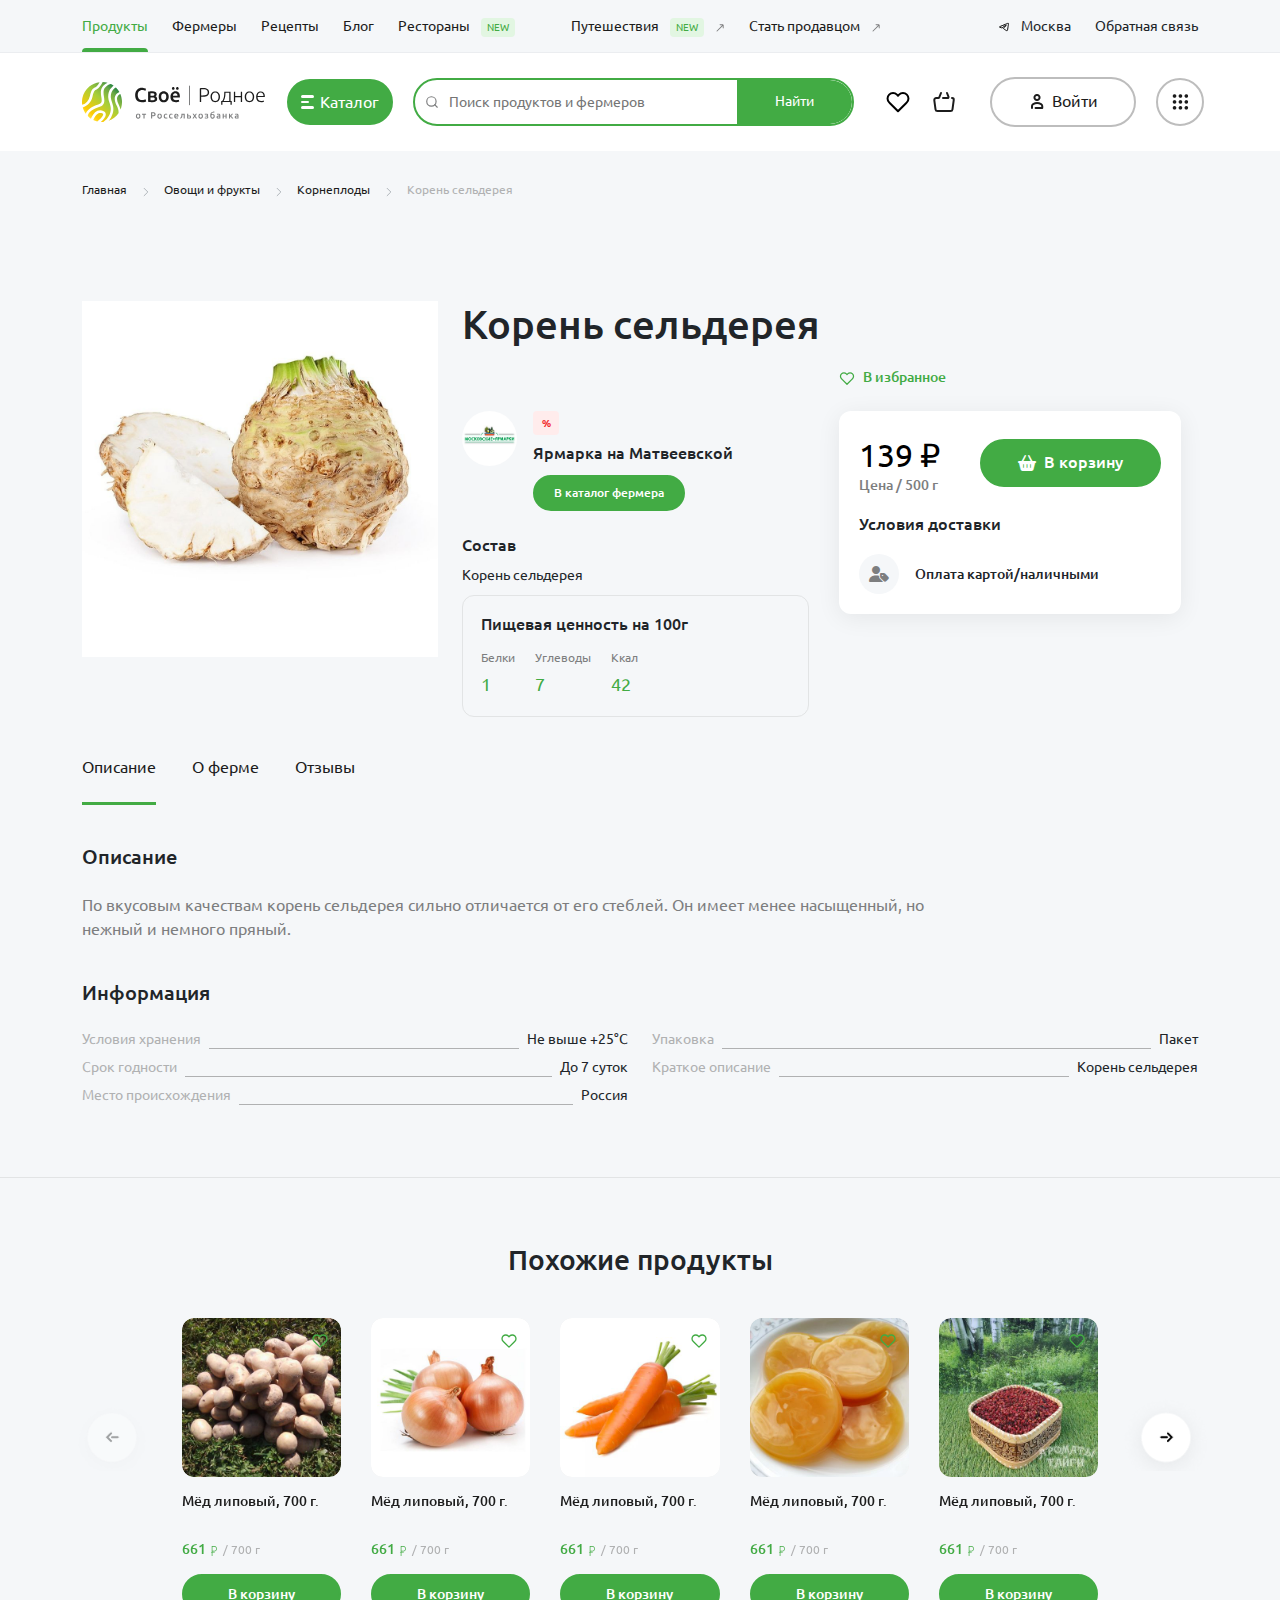
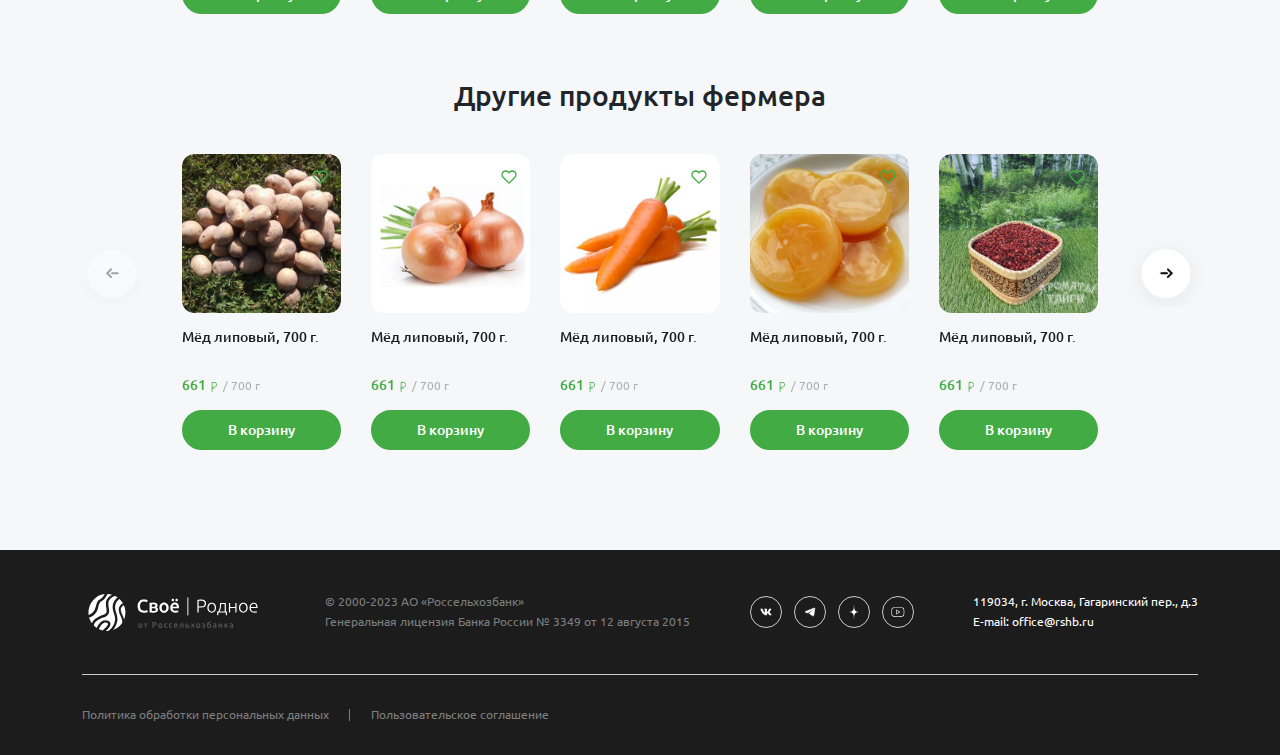
==== product.html @ 1878d4bb "dsfadff" ====
<!DOCTYPE html>
<html lang="ru">

<head>
    <link rel="stylesheet" type="text/css" href="css/normalize.css" media="screen">
    <link rel="stylesheet" type="text/css" href="libs/bootstrap5/bootstrap.min.css" media="screen">
    <link rel="stylesheet" type="text/css" href="css/swiper-bundle.min.css" media="screen">
    <link rel="stylesheet" href="https://cdnjs.cloudflare.com/ajax/libs/font-awesome/6.4.2/css/all.min.css">
    <link rel="stylesheet" type="text/css" href="font/stylesheet.css" media="screen">
    <link rel="stylesheet icon" type="text/css" href="css/style.css" media="screen">
    <meta name="viewport" content="width=device-width, initial-scale=1.0">
    <meta charset="UTF-8">
    <title>Title</title>
</head>

<body>
    <div class="wrapper">
        <header class="header">
            <div class="header-top">
                <div class="container">
                    <div class="header-in d-flex">
                        <nav class="header-nav">
                            <div class="header-nav-left">
                                <a href="!#" class="header-link active">Продукты</a>
                                <a href="!#" class="header-link">Фермеры</a>
                                <a href="!#" class="header-link">Рецепты</a>
                                <a href="!#" class="header-link">Блог</a>
                                <a href="!#" class="header-link">Рестораны <span>new</span></a>
                            </div>
                            <div class="header-nav-right">
                                <a href="!#" class="header-link">Путешествия <span>new</span> <img
                                        src="./images/more.svg" alt=""></a>
                                <a href="!#" class="header-link">Стать продавцом <img src="./images/more.svg"
                                        alt=""></a>
                            </div>
                        </nav>
                        <div class="header-actions">
                            <a href="!#" class="header-actions-link">
                                <img src="./images/loc.svg" alt="">
                                Москва
                            </a>
                            <a href="!#" class="header-actions-link">Обратная связь</a>
                        </div>
                    </div>
                </div>
            </div>

            <div class="header-bottom">
                <div class="container">
                    <div class="header-block">
                        <a href="./index.html" class="logo">
                            <img src="./images/logo.svg" alt="">
                        </a>
                        <label for="catalog" class="catalog-btn">
                            <div class="bars-icon">
                                <span class="line1"></span>
                                <span class="line2"></span>
                                <span class="line1"></span>
                            </div>
                            <span>Каталог</span>
                        </label>
                        <div class="search-content">
                            <img src="./images/search.svg" alt="" class="search-img">
                            <input type="search" placeholder="Поиск продуктов и фермеров">
                            <button class="search-btn">Найти</button>
                        </div>

                        <div class="header-bottom-actions">
                            <div class="favorites-and-cart">
                                <a href="!#" class="favorites-icon">
                                    <img src="./images/header-heart.svg" alt="">
                                </a>
                                <a href="!#" class="cart-icon">
                                    <img src="images/basket-icon.png" alt="">
                                </a>
                            </div>
                            <a href="#!" class="login-btn" data-bs-toggle="modal" data-bs-target="#sign">
                                <img src="images/login-icon.png" alt="">Войти
                            </a>
                            <a href="#!" class="menu-btn"><img src="images/menu-icon.png" alt=""></a>

                            <div class="modal3">
                                <div class="modal-dialog">
                                    <div class="modal-content">
                                        <div class="modal3__content">
                                            <div class="modal-body">
                                                <div class="modal3__left">
                                                    <h2 class="modal3-title">Экосистема Своё</h2>
                                                    <p class="modal3-text">Технологии для развития сельского хозяйства в
                                                        едином
                                                        цифровом пространстве</p>

                                                    <div class="modal3__cards">
                                                        <span class="modal3__cards-title">ДРУГИЕ ПЛОЩАДКИ
                                                            ЭКОСИСТЕМЫ</span>

                                                        <a href="#!" class="modal3__card">
                                                            <img src="./images/modal3-img1.webp" alt="">
                                                            <div class="modal3__card-wrap">
                                                                <div class="modal3__card-top">
                                                                    <span class="modal3-card-title">Своё За
                                                                        городом</span>
                                                                    <i class="fa-solid fa-arrow-right-long"></i>
                                                                </div>
                                                                <p class="modal3__card-text">Самая большая база сельских
                                                                    туров в
                                                                    России
                                                                </p>
                                                            </div>
                                                        </a>
                                                        <a href="#!" class="modal3__card">
                                                            <img src="./images/modal3-img2.webp" alt="">
                                                            <div class="modal3__card-wrap">
                                                                <div class="modal3__card-top">
                                                                    <span class="modal3-card-title">Своё
                                                                        Фермерство</span>
                                                                    <i class="fa-solid fa-arrow-right-long"></i>
                                                                </div>
                                                                <p class="modal3__card-text">Онлайн-сервисы и
                                                                    возможности Банка для
                                                                    эффективного ведения агробизнеса </p>
                                                            </div>
                                                        </a>
                                                        <a href="#!" class="modal3__card">
                                                            <img src="./images/modal3-img3.webp" alt="">
                                                            <div class="modal3__card-wrap">
                                                                <div class="modal3__card-top">
                                                                    <span class="modal3-card-title">Всё Своё</span>
                                                                    <i class="fa-solid fa-arrow-right-long"></i>
                                                                </div>
                                                                <p class="modal3__card-text">Маркетплейс, доска
                                                                    объявлений, новости
                                                                    и календари для дачников и садоводов</p>
                                                            </div>
                                                        </a>
                                                        <a href="#!" class="modal3__card">
                                                            <img src="./images/modal3-img4.webp" alt="">
                                                            <div class="modal3__card-wrap">
                                                                <div class="modal3__card-top">
                                                                    <span class="modal3-card-title">Своё Жильё</span>
                                                                    <i class="fa-solid fa-arrow-right-long"></i>
                                                                </div>
                                                                <p class="modal3__card-text">Площадка для создания
                                                                    комфортной жизни
                                                                    за городом</p>
                                                            </div>
                                                        </a>
                                                        <a href="#!" class="modal3__card modal3__card5">
                                                            <img src="./images/modal3-img5.webp" alt="">
                                                            <div class="modal3__card-wrap">
                                                                <div class="modal3__card-top">
                                                                    <span class="modal3-card-title">RSHB DIGITAL</span>
                                                                    <i class="fa-solid fa-arrow-right-long"></i>
                                                                </div>
                                                                <p class="modal3__card-text">Агротех для студентов,
                                                                    IT-специалистов,
                                                                    стартапов и предпринимателей</p>
                                                            </div>
                                                        </a>
                                                    </div>
                                                </div>

                                                <div class="modal3__right">
                                                    <a href="#!" class="modal3__right-contact">
                                                        <img src="./images/modal3-img1.webp" alt="">
                                                        <span>Контакты</span>
                                                    </a>

                                                    <span class="modal3__cards-title">ПОПУЛЯРНОЕ НА СВОЁМ РОДНОМ</span>

                                                    <div class="modal3__right-items">
                                                        <a href="#!" class="modal3__right-item">
                                                            <img src="./images/modal3-img1.webp" alt="">
                                                            <span>Блог</span>
                                                        </a>
                                                        <a href="#!" class="modal3__right-item">
                                                            <img src="./images/modal3-img1.webp" alt="">
                                                            <span>Рецепты</span>
                                                        </a>
                                                        <a href="#!" class="modal3__right-item">
                                                            <img src="./images/modal3-img1.webp" alt="">
                                                            <span>Доставка и оплата</span>
                                                        </a>
                                                    </div>
                                                </div>

                                            </div>
                                        </div>
                                    </div>
                                </div>
                            </div>

                        </div>
                    </div>
                </div>
            </div>
        </header>

        <main class="main main2">
            <section class="category category2">
                <div class="container">
                    <div class="category__main">
                        <div class="bread-crumbs">
                            <nav aria-label="breadcrumb">
                                <div class="breadcrumb">
                                    <div class="breadcrumb-item">
                                        <a href="#!" class="breadcrumb-item active">Главная</a>
                                    </div>
                                    <div class="breadcrumb-item">
                                        <a href="#!" class="breadcrumb-item active">Овощи и фрукты</a>
                                    </div>
                                    <div class="breadcrumb-item">
                                        <a href="#!" class="breadcrumb-item active">Корнеплоды</a>
                                    </div>

                                    <div class="breadcrumb-item">
                                        <a href="#!">Корень сельдерея</a>
                                    </div>
                                </div>
                            </nav>
                        </div>
                    </div>
                </div>
            </section>

            <section class="product">
                <div class="container">
                    <div class="product__content">
                        <div class="row">
                            <div class="col-12 col-lg-4">
                                <div class="product-img">
                                    <h1 class="product-img-title">Корень сельдерея</h1>
                                    <img src="./images/product-img.jpeg" alt="">
                                </div>
                            </div>

                            <div class="col-12 col-lg-8">
                                <div class="product__info">
                                    <h1 class="product__info-title">Корень сельдерея</h1>
                                </div>
                                <div class="product__info-items">
                                    <div class="product__info-item product__info-item1">
                                        <div class="product__info-box-wrap">
                                            <img src="./images/product__info-logo.jpeg" alt="">
                                            <div class="product__info-box">
                                                <span>%</span>
                                                <p>Ярмарка на Матвеевской</p>
                                                <a href="#!" class="product__info-box-link">В каталог фермера</a>
                                            </div>
                                        </div>

                                        <div class="product__info-box2-wrap">
                                            <span class="product__info-box2-spn">Состав</span>
                                            <p class="product__info-box2-p">Корень сельдерея</p>
                                            <div class="product__info-box2">
                                                <span>Пищевая ценность на 100г</span>
                                                <div class="product__info-box2-num">
                                                    <p>Белки <b>1</b></p>
                                                    <p>Углеводы <b>7</b></p>
                                                    <p>Ккал <b>42</b></p>
                                                </div>
                                            </div>

                                        </div>
                                    </div>
                                    <div class="product__info-item product__info-item2">
                                        <a href="#!" class="product__info-like">
                                            <div class="category-like-img">
                                                <svg width="16" height="15" fill="none" stroke="#42AB44FF"
                                                    stroke-linecap="round" stroke-linejoin="round" stroke-width="2"
                                                    viewBox="0 0 24 24" xmlns="http://www.w3.org/2000/svg">
                                                    <path
                                                        d="M20.84 4.61a5.5 5.5 0 0 0-7.78 0L12 5.67l-1.06-1.06a5.5 5.5 0 0 0-7.78 7.78l1.06 1.06L12 21.23l7.78-7.78 1.06-1.06a5.5 5.5 0 0 0 0-7.78z">
                                                    </path>
                                                </svg>
                                            </div>
                                            В избранное
                                        </a>

                                        <div class="product__info-price">
                                            <div class="product__info__price-num">
                                                <span><b>139 ₽</b> Цена / 500 г</span>
                                                <a href="#!"><i class="fa-solid fa-basket-shopping"></i> В корзину</a>
                                            </div>
                                            <p>Условия доставки</p>

                                            <div class="product__price-user">
                                                <span><i class="fa-solid fa-user-tag"></i></span>
                                                <p>Оплата картой/наличными</p>
                                            </div>
                                        </div>
                                    </div>
                                </div>
                            </div>
                        </div>
                    </div>
                </div>
            </section>

            <section class="tabs-sec">
                <div class="container">
                    <div class="tabs__content">
                        <ul class="nav nav-pills mb-3" id="pills-tab" role="tablist">
                            <li class="nav-item" role="presentation">
                                <button class="nav-link active" id="pills-home-tab" data-bs-toggle="pill"
                                    data-bs-target="#pills-home" type="button" role="tab" aria-controls="pills-home"
                                    aria-selected="true">Описание</button>
                            </li>
                            <li class="nav-item" role="presentation">
                                <button class="nav-link" id="pills-profile-tab" data-bs-toggle="pill"
                                    data-bs-target="#pills-profile" type="button" role="tab"
                                    aria-controls="pills-profile" aria-selected="false">О ферме</button>
                            </li>
                            <li class="nav-item" role="presentation">
                                <button class="nav-link" id="pills-contact-tab" data-bs-toggle="pill"
                                    data-bs-target="#pills-contact" type="button" role="tab"
                                    aria-controls="pills-contact" aria-selected="false">Отзывы</button>
                            </li>
                        </ul>
                        <div class="tab-content" id="pills-tabContent">
                            <div class="tab-pane fade show active" id="pills-home" role="tabpanel"
                                aria-labelledby="pills-home-tab">
                                <h4 class="tabs__content-title">Описание</h4>
                                <p class="tabs__content-text">По вкусовым качествам корень сельдерея сильно отличается
                                    от его стеблей. Он имеет менее насыщенный, но нежный и немного пряный.</p>
                                <div class="tabs__content-items">
                                    <h4 class="tabs__content-title">Информация</h4>
                                    <div class="row">
                                        <div class="col-12 col-lg-6">
                                            <div class="tabs__content-item">
                                                <span>Условия хранения</span>
                                                <b></b>
                                                <p>Не выше +25°C</p>
                                            </div>
                                            <div class="tabs__content-item">
                                                <span>Срок годности</span>
                                                <b></b>
                                                <p>До 7 суток</p>
                                            </div>
                                            <div class="tabs__content-item">
                                                <span>Место происхождения</span>
                                                <b></b>
                                                <p>Россия</p>
                                            </div>
                                        </div>
                                        <div class="col-12 col-lg-6">
                                            <div class="tabs__content-item">
                                                <span>Упаковка</span>
                                                <b></b>
                                                <p>Пакет</p>
                                            </div>
                                            <div class="tabs__content-item">
                                                <span>Краткое описание</span>
                                                <b></b>
                                                <p>Корень сельдерея</p>
                                            </div>
                                        </div>
                                    </div>
                                </div>
                            </div>

                            <div class="tab-pane fade" id="pills-profile" role="tabpanel"
                                aria-labelledby="pills-profile-tab">
                                <div class="farm__tab-content">
                                    <div class="product__info-box-wrap">
                                        <img src="./images/product__info-logo.jpeg" alt="" class="farm__tab-img">
                                        <div class="product__info-box">
                                            <span>%</span>
                                            <p>Ярмарка на Матвеевской</p>
                                            <a href="#!" class="product__info-box-link">В каталог фермера</a>
                                        </div>
                                    </div>

                                    <p class="farm__tab-text">В качестве приятного бонуса мы дарим вам скидку 10 % по
                                        промокоду YARMARKI на первый заказ Натуральная фермерская продукция.</p>
                                    <a href="#!" class="farm__tab-link">Всё описание</a>

                                    <div class="farm__delivery">
                                        <h4 class="farm__delivery-title">Условия доставки и оплаты</h4>

                                        <div class="farm__delivery-items">
                                            <div class="farm__delivery-item product__price-user">
                                                <span><i class="fa-solid fa-user-tag"></i></span>
                                                <p>Минимальная сумма заказа - 100 ₽</p>
                                            </div>
                                            <div class="farm__delivery-item product__price-user">
                                                <span><i class="fa-solid fa-user-tag"></i></span>
                                                <p>Доставка по г. Москва - 650 ₽</p>
                                            </div>
                                            <div class="farm__delivery-item product__price-user">
                                                <span><i class="fa-solid fa-user-tag"></i></span>
                                                <p>Оплата картой / Наличными при получении</p>
                                            </div>
                                        </div>
                                    </div>
                                </div>
                            </div>

                            <div class="tab-pane fade" id="pills-contact" role="tabpanel"
                                aria-labelledby="pills-contact-tab">
                                <div class="reviews__tab-content">
                                    <img src="./images/tabs2-img.webp" alt="">

                                    <div class="reboews__tab-info">
                                        <h4 class="tabs__content-title">Отзывов пока нет</h4>
                                        <span>Станьте первыми: сделайте заказ и оставьте отзыв.</span>
                                    </div>
                                </div>
                            </div>
                        </div>
                    </div>
                </div>
            </section>

            <section class="product__slide product__slide1">
                <div class="container">
                    <div class="product__slide-content">
                        <h2 class="product__slide-title">Похожие продукты</h2>
                        <div class="swiper mySwiper">
                            <div class="swiper-wrapper">
                                <div class="swiper-slide">
                                    <a href="#!" class="category-card">
                                        <div class="category-card-img-wrap">
                                            <label class="category-card-like">
                                                <input id="like" type="checkbox" hidden>
                                                <div class="category-like-img">
                                                    <svg width="16" height="15" fill="none" stroke="#42AB44FF"
                                                        stroke-linecap="round" stroke-linejoin="round" stroke-width="2"
                                                        viewBox="0 0 24 24" xmlns="http://www.w3.org/2000/svg">
                                                        <path
                                                            d="M20.84 4.61a5.5 5.5 0 0 0-7.78 0L12 5.67l-1.06-1.06a5.5 5.5 0 0 0-7.78 7.78l1.06 1.06L12 21.23l7.78-7.78 1.06-1.06a5.5 5.5 0 0 0 0-7.78z">
                                                        </path>
                                                    </svg>
                                                </div>
                                            </label>
                                            <div class="card-img">
                                                <img class="category-card-img" src="./images/product__slide-img1.jpeg"
                                                    alt="">
                                            </div>
                                        </div>
                                        <p class="category-card-title">Мёд липовый, 700 г.</p>
                                        <p class="category-card-price">
                                            <span>661 <img src="./images/ruble.svg" alt=""></span>/ 700 г
                                        </p>
                                        <button class="category-card-btn">В корзину</button>
                                    </a>
                                </div>
                                <div class="swiper-slide">
                                    <a href="#!" class="category-card">
                                        <div class="category-card-img-wrap">
                                            <label class="category-card-like">
                                                <input id="like" type="checkbox" hidden>
                                                <div class="category-like-img">
                                                    <svg width="16" height="15" fill="none" stroke="#42AB44FF"
                                                        stroke-linecap="round" stroke-linejoin="round" stroke-width="2"
                                                        viewBox="0 0 24 24" xmlns="http://www.w3.org/2000/svg">
                                                        <path
                                                            d="M20.84 4.61a5.5 5.5 0 0 0-7.78 0L12 5.67l-1.06-1.06a5.5 5.5 0 0 0-7.78 7.78l1.06 1.06L12 21.23l7.78-7.78 1.06-1.06a5.5 5.5 0 0 0 0-7.78z">
                                                        </path>
                                                    </svg>
                                                </div>
                                            </label>
                                            <div class="card-img">
                                                <img class="category-card-img" src="./images/product__slide-img2.jpeg"
                                                    alt="">
                                            </div>
                                        </div>
                                        <p class="category-card-title">Мёд липовый, 700 г.</p>
                                        <p class="category-card-price">
                                            <span>661 <img src="./images/ruble.svg" alt=""></span>/ 700 г
                                        </p>
                                        <button class="category-card-btn">В корзину</button>
                                    </a>
                                </div>
                                <div class="swiper-slide">
                                    <a href="#!" class="category-card">
                                        <div class="category-card-img-wrap">
                                            <label class="category-card-like">
                                                <input id="like" type="checkbox" hidden>
                                                <div class="category-like-img">
                                                    <svg width="16" height="15" fill="none" stroke="#42AB44FF"
                                                        stroke-linecap="round" stroke-linejoin="round" stroke-width="2"
                                                        viewBox="0 0 24 24" xmlns="http://www.w3.org/2000/svg">
                                                        <path
                                                            d="M20.84 4.61a5.5 5.5 0 0 0-7.78 0L12 5.67l-1.06-1.06a5.5 5.5 0 0 0-7.78 7.78l1.06 1.06L12 21.23l7.78-7.78 1.06-1.06a5.5 5.5 0 0 0 0-7.78z">
                                                        </path>
                                                    </svg>
                                                </div>
                                            </label>
                                            <div class="card-img">
                                                <img class="category-card-img" src="./images/product__slide-img3.jpeg"
                                                    alt="">
                                            </div>
                                        </div>
                                        <p class="category-card-title">Мёд липовый, 700 г.</p>
                                        <p class="category-card-price">
                                            <span>661 <img src="./images/ruble.svg" alt=""></span>/ 700 г
                                        </p>
                                        <button class="category-card-btn">В корзину</button>
                                    </a>
                                </div>
                                <div class="swiper-slide">
                                    <a href="#!" class="category-card">
                                        <div class="category-card-img-wrap">
                                            <label class="category-card-like">
                                                <input id="like" type="checkbox" hidden>
                                                <div class="category-like-img">
                                                    <svg width="16" height="15" fill="none" stroke="#42AB44FF"
                                                        stroke-linecap="round" stroke-linejoin="round" stroke-width="2"
                                                        viewBox="0 0 24 24" xmlns="http://www.w3.org/2000/svg">
                                                        <path
                                                            d="M20.84 4.61a5.5 5.5 0 0 0-7.78 0L12 5.67l-1.06-1.06a5.5 5.5 0 0 0-7.78 7.78l1.06 1.06L12 21.23l7.78-7.78 1.06-1.06a5.5 5.5 0 0 0 0-7.78z">
                                                        </path>
                                                    </svg>
                                                </div>
                                            </label>
                                            <div class="card-img">
                                                <img class="category-card-img" src="./images/product__slide-img4.jpeg"
                                                    alt="">
                                            </div>
                                        </div>
                                        <p class="category-card-title">Мёд липовый, 700 г.</p>
                                        <p class="category-card-price">
                                            <span>661 <img src="./images/ruble.svg" alt=""></span>/ 700 г
                                        </p>
                                        <button class="category-card-btn">В корзину</button>
                                    </a>
                                </div>
                                <div class="swiper-slide">
                                    <a href="#!" class="category-card">
                                        <div class="category-card-img-wrap">
                                            <label class="category-card-like">
                                                <input id="like" type="checkbox" hidden>
                                                <div class="category-like-img">
                                                    <svg width="16" height="15" fill="none" stroke="#42AB44FF"
                                                        stroke-linecap="round" stroke-linejoin="round" stroke-width="2"
                                                        viewBox="0 0 24 24" xmlns="http://www.w3.org/2000/svg">
                                                        <path
                                                            d="M20.84 4.61a5.5 5.5 0 0 0-7.78 0L12 5.67l-1.06-1.06a5.5 5.5 0 0 0-7.78 7.78l1.06 1.06L12 21.23l7.78-7.78 1.06-1.06a5.5 5.5 0 0 0 0-7.78z">
                                                        </path>
                                                    </svg>
                                                </div>
                                            </label>
                                            <div class="card-img">
                                                <img class="category-card-img" src="./images/product__slide-img5.jpeg"
                                                    alt="">
                                            </div>
                                        </div>
                                        <p class="category-card-title">Мёд липовый, 700 г.</p>
                                        <p class="category-card-price">
                                            <span>661 <img src="./images/ruble.svg" alt=""></span>/ 700 г
                                        </p>
                                        <button class="category-card-btn">В корзину</button>
                                    </a>
                                </div>
                                <div class="swiper-slide">
                                    <a href="#!" class="category-card">
                                        <div class="category-card-img-wrap">
                                            <label class="category-card-like">
                                                <input id="like" type="checkbox" hidden>
                                                <div class="category-like-img">
                                                    <svg width="16" height="15" fill="none" stroke="#42AB44FF"
                                                        stroke-linecap="round" stroke-linejoin="round" stroke-width="2"
                                                        viewBox="0 0 24 24" xmlns="http://www.w3.org/2000/svg">
                                                        <path
                                                            d="M20.84 4.61a5.5 5.5 0 0 0-7.78 0L12 5.67l-1.06-1.06a5.5 5.5 0 0 0-7.78 7.78l1.06 1.06L12 21.23l7.78-7.78 1.06-1.06a5.5 5.5 0 0 0 0-7.78z">
                                                        </path>
                                                    </svg>
                                                </div>
                                            </label>
                                            <div class="card-img">
                                                <img class="category-card-img" src="./images/product__slide-img1.jpeg"
                                                    alt="">
                                            </div>
                                        </div>
                                        <p class="category-card-title">Мёд липовый, 700 г.</p>
                                        <p class="category-card-price">
                                            <span>661 <img src="./images/ruble.svg" alt=""></span>/ 700 г
                                        </p>
                                        <button class="category-card-btn">В корзину</button>
                                    </a>
                                </div>
                                <div class="swiper-slide">
                                    <a href="#!" class="category-card">
                                        <div class="category-card-img-wrap">
                                            <label class="category-card-like">
                                                <input id="like" type="checkbox" hidden>
                                                <div class="category-like-img">
                                                    <svg width="16" height="15" fill="none" stroke="#42AB44FF"
                                                        stroke-linecap="round" stroke-linejoin="round" stroke-width="2"
                                                        viewBox="0 0 24 24" xmlns="http://www.w3.org/2000/svg">
                                                        <path
                                                            d="M20.84 4.61a5.5 5.5 0 0 0-7.78 0L12 5.67l-1.06-1.06a5.5 5.5 0 0 0-7.78 7.78l1.06 1.06L12 21.23l7.78-7.78 1.06-1.06a5.5 5.5 0 0 0 0-7.78z">
                                                        </path>
                                                    </svg>
                                                </div>
                                            </label>
                                            <div class="card-img">
                                                <img class="category-card-img" src="./images/product__slide-img2.jpeg"
                                                    alt="">
                                            </div>
                                        </div>
                                        <p class="category-card-title">Мёд липовый, 700 г.</p>
                                        <p class="category-card-price">
                                            <span>661 <img src="./images/ruble.svg" alt=""></span>/ 700 г
                                        </p>
                                        <button class="category-card-btn">В корзину</button>
                                    </a>
                                </div>
                            </div>
                            <div class="swiper-button-next"></div>
                            <div class="swiper-button-prev"></div>
                        </div>
                    </div>
                </div>
            </section>

            <section class="product__slide product__slide2">
                <div class="container">
                    <div class="product__slide-content">
                        <h2 class="product__slide-title">Другие продукты фермера</h2>
                        <div class="swiper mySwiper">
                            <div class="swiper-wrapper">
                                <div class="swiper-slide">
                                    <a href="#!" class="category-card">
                                        <div class="category-card-img-wrap">
                                            <label class="category-card-like">
                                                <input id="like" type="checkbox" hidden>
                                                <div class="category-like-img">
                                                    <svg width="16" height="15" fill="none" stroke="#42AB44FF"
                                                        stroke-linecap="round" stroke-linejoin="round" stroke-width="2"
                                                        viewBox="0 0 24 24" xmlns="http://www.w3.org/2000/svg">
                                                        <path
                                                            d="M20.84 4.61a5.5 5.5 0 0 0-7.78 0L12 5.67l-1.06-1.06a5.5 5.5 0 0 0-7.78 7.78l1.06 1.06L12 21.23l7.78-7.78 1.06-1.06a5.5 5.5 0 0 0 0-7.78z">
                                                        </path>
                                                    </svg>
                                                </div>
                                            </label>
                                            <div class="card-img">
                                                <img class="category-card-img" src="./images/product__slide-img1.jpeg"
                                                    alt="">
                                            </div>
                                        </div>
                                        <p class="category-card-title">Мёд липовый, 700 г.</p>
                                        <p class="category-card-price">
                                            <span>661 <img src="./images/ruble.svg" alt=""></span>/ 700 г
                                        </p>
                                        <button class="category-card-btn">В корзину</button>
                                    </a>
                                </div>
                                <div class="swiper-slide">
                                    <a href="#!" class="category-card">
                                        <div class="category-card-img-wrap">
                                            <label class="category-card-like">
                                                <input id="like" type="checkbox" hidden>
                                                <div class="category-like-img">
                                                    <svg width="16" height="15" fill="none" stroke="#42AB44FF"
                                                        stroke-linecap="round" stroke-linejoin="round" stroke-width="2"
                                                        viewBox="0 0 24 24" xmlns="http://www.w3.org/2000/svg">
                                                        <path
                                                            d="M20.84 4.61a5.5 5.5 0 0 0-7.78 0L12 5.67l-1.06-1.06a5.5 5.5 0 0 0-7.78 7.78l1.06 1.06L12 21.23l7.78-7.78 1.06-1.06a5.5 5.5 0 0 0 0-7.78z">
                                                        </path>
                                                    </svg>
                                                </div>
                                            </label>
                                            <div class="card-img">
                                                <img class="category-card-img" src="./images/product__slide-img2.jpeg"
                                                    alt="">
                                            </div>
                                        </div>
                                        <p class="category-card-title">Мёд липовый, 700 г.</p>
                                        <p class="category-card-price">
                                            <span>661 <img src="./images/ruble.svg" alt=""></span>/ 700 г
                                        </p>
                                        <button class="category-card-btn">В корзину</button>
                                    </a>
                                </div>
                                <div class="swiper-slide">
                                    <a href="#!" class="category-card">
                                        <div class="category-card-img-wrap">
                                            <label class="category-card-like">
                                                <input id="like" type="checkbox" hidden>
                                                <div class="category-like-img">
                                                    <svg width="16" height="15" fill="none" stroke="#42AB44FF"
                                                        stroke-linecap="round" stroke-linejoin="round" stroke-width="2"
                                                        viewBox="0 0 24 24" xmlns="http://www.w3.org/2000/svg">
                                                        <path
                                                            d="M20.84 4.61a5.5 5.5 0 0 0-7.78 0L12 5.67l-1.06-1.06a5.5 5.5 0 0 0-7.78 7.78l1.06 1.06L12 21.23l7.78-7.78 1.06-1.06a5.5 5.5 0 0 0 0-7.78z">
                                                        </path>
                                                    </svg>
                                                </div>
                                            </label>
                                            <div class="card-img">
                                                <img class="category-card-img" src="./images/product__slide-img3.jpeg"
                                                    alt="">
                                            </div>
                                        </div>
                                        <p class="category-card-title">Мёд липовый, 700 г.</p>
                                        <p class="category-card-price">
                                            <span>661 <img src="./images/ruble.svg" alt=""></span>/ 700 г
                                        </p>
                                        <button class="category-card-btn">В корзину</button>
                                    </a>
                                </div>
                                <div class="swiper-slide">
                                    <a href="#!" class="category-card">
                                        <div class="category-card-img-wrap">
                                            <label class="category-card-like">
                                                <input id="like" type="checkbox" hidden>
                                                <div class="category-like-img">
                                                    <svg width="16" height="15" fill="none" stroke="#42AB44FF"
                                                        stroke-linecap="round" stroke-linejoin="round" stroke-width="2"
                                                        viewBox="0 0 24 24" xmlns="http://www.w3.org/2000/svg">
                                                        <path
                                                            d="M20.84 4.61a5.5 5.5 0 0 0-7.78 0L12 5.67l-1.06-1.06a5.5 5.5 0 0 0-7.78 7.78l1.06 1.06L12 21.23l7.78-7.78 1.06-1.06a5.5 5.5 0 0 0 0-7.78z">
                                                        </path>
                                                    </svg>
                                                </div>
                                            </label>
                                            <div class="card-img">
                                                <img class="category-card-img" src="./images/product__slide-img4.jpeg"
                                                    alt="">
                                            </div>
                                        </div>
                                        <p class="category-card-title">Мёд липовый, 700 г.</p>
                                        <p class="category-card-price">
                                            <span>661 <img src="./images/ruble.svg" alt=""></span>/ 700 г
                                        </p>
                                        <button class="category-card-btn">В корзину</button>
                                    </a>
                                </div>
                                <div class="swiper-slide">
                                    <a href="#!" class="category-card">
                                        <div class="category-card-img-wrap">
                                            <label class="category-card-like">
                                                <input id="like" type="checkbox" hidden>
                                                <div class="category-like-img">
                                                    <svg width="16" height="15" fill="none" stroke="#42AB44FF"
                                                        stroke-linecap="round" stroke-linejoin="round" stroke-width="2"
                                                        viewBox="0 0 24 24" xmlns="http://www.w3.org/2000/svg">
                                                        <path
                                                            d="M20.84 4.61a5.5 5.5 0 0 0-7.78 0L12 5.67l-1.06-1.06a5.5 5.5 0 0 0-7.78 7.78l1.06 1.06L12 21.23l7.78-7.78 1.06-1.06a5.5 5.5 0 0 0 0-7.78z">
                                                        </path>
                                                    </svg>
                                                </div>
                                            </label>
                                            <div class="card-img">
                                                <img class="category-card-img" src="./images/product__slide-img5.jpeg"
                                                    alt="">
                                            </div>
                                        </div>
                                        <p class="category-card-title">Мёд липовый, 700 г.</p>
                                        <p class="category-card-price">
                                            <span>661 <img src="./images/ruble.svg" alt=""></span>/ 700 г
                                        </p>
                                        <button class="category-card-btn">В корзину</button>
                                    </a>
                                </div>
                                <div class="swiper-slide">
                                    <a href="#!" class="category-card">
                                        <div class="category-card-img-wrap">
                                            <label class="category-card-like">
                                                <input id="like" type="checkbox" hidden>
                                                <div class="category-like-img">
                                                    <svg width="16" height="15" fill="none" stroke="#42AB44FF"
                                                        stroke-linecap="round" stroke-linejoin="round" stroke-width="2"
                                                        viewBox="0 0 24 24" xmlns="http://www.w3.org/2000/svg">
                                                        <path
                                                            d="M20.84 4.61a5.5 5.5 0 0 0-7.78 0L12 5.67l-1.06-1.06a5.5 5.5 0 0 0-7.78 7.78l1.06 1.06L12 21.23l7.78-7.78 1.06-1.06a5.5 5.5 0 0 0 0-7.78z">
                                                        </path>
                                                    </svg>
                                                </div>
                                            </label>
                                            <div class="card-img">
                                                <img class="category-card-img" src="./images/product__slide-img1.jpeg"
                                                    alt="">
                                            </div>
                                        </div>
                                        <p class="category-card-title">Мёд липовый, 700 г.</p>
                                        <p class="category-card-price">
                                            <span>661 <img src="./images/ruble.svg" alt=""></span>/ 700 г
                                        </p>
                                        <button class="category-card-btn">В корзину</button>
                                    </a>
                                </div>
                                <div class="swiper-slide">
                                    <a href="#!" class="category-card">
                                        <div class="category-card-img-wrap">
                                            <label class="category-card-like">
                                                <input id="like" type="checkbox" hidden>
                                                <div class="category-like-img">
                                                    <svg width="16" height="15" fill="none" stroke="#42AB44FF"
                                                        stroke-linecap="round" stroke-linejoin="round" stroke-width="2"
                                                        viewBox="0 0 24 24" xmlns="http://www.w3.org/2000/svg">
                                                        <path
                                                            d="M20.84 4.61a5.5 5.5 0 0 0-7.78 0L12 5.67l-1.06-1.06a5.5 5.5 0 0 0-7.78 7.78l1.06 1.06L12 21.23l7.78-7.78 1.06-1.06a5.5 5.5 0 0 0 0-7.78z">
                                                        </path>
                                                    </svg>
                                                </div>
                                            </label>
                                            <div class="card-img">
                                                <img class="category-card-img" src="./images/product__slide-img2.jpeg"
                                                    alt="">
                                            </div>
                                        </div>
                                        <p class="category-card-title">Мёд липовый, 700 г.</p>
                                        <p class="category-card-price">
                                            <span>661 <img src="./images/ruble.svg" alt=""></span>/ 700 г
                                        </p>
                                        <button class="category-card-btn">В корзину</button>
                                    </a>
                                </div>
                            </div>
                            <div class="swiper-button-next"></div>
                            <div class="swiper-button-prev"></div>
                        </div>
                    </div>
                </div>
            </section>

        </main>

        <footer class="footer">
            <div class="container">
                <div class="footer-top">
                    <a href="/" class="footer-logo">
                        <img src="./images/white-logo.svg" alt="">
                    </a>
                    <p class="footer-copyright">
                        © 2000-2023 АО «Россельхозбанк»
                        <br>
                        Генеральная лицензия Банка России № 3349 от 12 августа 2015
                    </p>
                    <div class="footer-socials">
                        <a href="https://vk.com/svoerodnoe.rshb" target="_blank" class="footer-social">
                            <img src="./images/vk.svg" alt="">
                        </a>
                        <a href="https://t.me/svoe_rodnoe" target="_blank" class="footer-social">
                            <img src="./images/tg.svg" alt="">
                            </svg>
                        </a>
                        <a href="https://zen.yandex.ru/id/6114c1c35b92092dbd518479" target="_blank"
                            class="footer-social">
                            <img src="./images/zen.svg" alt="">
                        </a>
                        <a href="https://www.youtube.com/channel/UC0n4Diq6hvblxeq5Ssih1Wg" target="_blank"
                            class="footer-social">
                            <img src="./images/yt.svg" alt="">
                        </a>
                    </div>
                    <p class="footer-contacts">
                        119034, г. Москва, Гагаринский пер., д.3
                        <br>
                        E-mail:
                        <a href="mailto:office@rshb.ru">office@rshb.ru</a>
                    </p>
                </div>
                <div class="footer-bottom">
                    <div class="footer-links">
                        <a href="https://www.rshb.ru//pd-policy" target="_blank" class="footer-link link1">
                            Политика обработки персональных данных
                        </a>
                        <a href="/proxy/api/v1/file-proxy/b2c/docs/terms.pdf" target="_blank" class="footer-link">
                            Пользовательское соглашение
                        </a>
                    </div>
                </div>
            </div>
        </footer>

        <div class="modal fade modal__sign" id="sign" tabindex="-1" aria-labelledby="staticBackdropLabel" aria-hidden="true">
            <div class="modal-dialog modal-dialog-centered">
                <div class="modal-content">
                    <div class="modal-header">
                        <a href="#!">
                            <img src="./images/logo.svg" alt="">
                        </a>
                        <button type="button" class="modal-close" data-bs-dismiss="modal"
                            aria-label="Close"><img src="./images/modal-close.png" alt=""></button>
                    </div>
                    <div class="modal-content-body">
                        <div class="modal-body">
                            <form class="modal__sign-content">
                                <p class="modal__sign-title">Войдите или зарегистрируйтесь</p>
                                <div data-v-12b242f4="" class="body-phone">
                                    <div data-v-12b242f4="" class="body-phone-prefix">+7</div>
                                    <div data-v-1696572a="" data-v-12b242f4=""
                                        class="core-input-container body-phone-input" pattern="\d*">
                                        <input data-v-1696572a="" type="number" placeholder="(XXX) XXX-XX-XX"
                                            class="core-input core-input_large">
                                    </div>
                                </div>
                                <a href="#!" class="modal__sign-submit">Получить код</a>
                                <p class="modal__sign-text">Регистрируясь или авторизуясь на «Своё Родное», вы
                                    соглашаетесь с <a href="#!">Пользовательское соглашение</a> и <a
                                        href="#!">Политика обработки персональных данных</a></p>
                            </form>
                        </div>
                        <div class="modal-footer">
                            <a href="#!" class="sign-modal-btn">Войти как продавец</a>
                        </div>
                    </div>
                </div>
            </div>
        </div>

        <div class="bottom__fixed-menu">
            <span><b>139 ₽</b> Цена / 500 г</span>
            <a href="#!"><i class="fa-solid fa-basket-shopping"></i> В корзину</a>
        </div>

    </div>

    <script src="js/jquery-3.7.0.min.js"></script>
    <script src="libs/bootstrap5/popper.js"></script>
    <script src="libs/bootstrap5/bootstrap.min.js"></script>
    <script src="js/swiper-bundle.min.js"></script>
    <script src="js/script.js"></script>
</body>

</html>
---- font/stylesheet.css ----
@font-face {
    font-family: 'Ubuntu';
    src: url('Ubuntu-Bold.woff2') format('woff2'),
        url('Ubuntu-Bold.woff') format('woff'),
        url('Ubuntu-Bold.ttf') format('truetype');
    font-weight: bold;
    font-style: normal;
    font-display: swap;
}

@font-face {
    font-family: 'Ubuntu';
    src: url('Ubuntu-BoldItalic.woff2') format('woff2'),
        url('Ubuntu-BoldItalic.woff') format('woff'),
        url('Ubuntu-BoldItalic.ttf') format('truetype');
    font-weight: bold;
    font-style: italic;
    font-display: swap;
}

@font-face {
    font-family: 'Ubuntu';
    src: url('Ubuntu-Light.woff2') format('woff2'),
        url('Ubuntu-Light.woff') format('woff'),
        url('Ubuntu-Light.ttf') format('truetype');
    font-weight: 300;
    font-style: normal;
    font-display: swap;
}

@font-face {
    font-family: 'Ubuntu';
    src: url('Ubuntu-Italic.woff2') format('woff2'),
        url('Ubuntu-Italic.woff') format('woff'),
        url('Ubuntu-Italic.ttf') format('truetype');
    font-weight: normal;
    font-style: italic;
    font-display: swap;
}

@font-face {
    font-family: 'Ubuntu';
    src: url('Ubuntu-LightItalic.woff2') format('woff2'),
        url('Ubuntu-LightItalic.woff') format('woff'),
        url('Ubuntu-LightItalic.ttf') format('truetype');
    font-weight: 300;
    font-style: italic;
    font-display: swap;
}

@font-face {
    font-family: 'Ubuntu';
    src: url('Ubuntu-Medium.woff2') format('woff2'),
        url('Ubuntu-Medium.woff') format('woff'),
        url('Ubuntu-Medium.ttf') format('truetype');
    font-weight: 500;
    font-style: normal;
    font-display: swap;
}

@font-face {
    font-family: 'Ubuntu';
    src: url('Ubuntu-MediumItalic.woff2') format('woff2'),
        url('Ubuntu-MediumItalic.woff') format('woff'),
        url('Ubuntu-MediumItalic.ttf') format('truetype');
    font-weight: 500;
    font-style: italic;
    font-display: swap;
}

@font-face {
    font-family: 'Ubuntu';
    src: url('Ubuntu-Regular.woff2') format('woff2'),
        url('Ubuntu-Regular.woff') format('woff'),
        url('Ubuntu-Regular.ttf') format('truetype');
    font-weight: normal;
    font-style: normal;
    font-display: swap;
}
---- css/style.css ----
body {
	margin: 0;
	padding: 0;
	width: 100%;
	font-family: 'Ubuntu', sans-serif;
	font-weight: 400;
	font-style: normal;
	line-height: normal;
}

a,
p,
h1,
h2,
h3,
h4,
h5,
h6 {
	margin: 0;
	text-decoration: none;
	line-height: 1.2;
	color: inherit;
}

button:focus,
textarea:focus,
select:focus {
	outline: none !important;
	-webkit-appearance: none;
	box-shadow: none;
}

input:focus {
	outline: none !important;
}

a:active,
a:focus {
	outline: 0;
	outline: none !important;
	-moz-outline-style: none;
}

a,
img,
span,
input,
textarea,
button,
svg,
path,
circle {
	transition: .3s all ease;
}

select {
	-webkit-appearance: none;
	-moz-appearance: none;
	text-indent: 1px;
	text-overflow: '';
}

.wrapper {
	overflow: hidden;
	position: relative;
}

/* Header */

.header-top {
	padding: 16px 0;
	background-color: #f5f7f9;
	border-bottom: 1px solid #ebedf0;
}

.header-in {
	justify-content: space-between;
}

/* $ */
.header-block {
	position: relative;
	display: flex;
	align-items: center;
	justify-content: space-between;
	width: 98%;
}

.header-nav,
.header-nav-left,
.header-nav-right,
.header-actions {
	display: flex;
	align-items: center;
	justify-content: space-between;
}

.header-nav-left {
	margin-right: 56px;
}

.header-nav-left,
.header-nav-right,
.header-actions {
	gap: 24px;
}

.header-link {
	line-height: 20px;
	font-size: 14px;
	color: #1c1c1c;
}

.header-actions-link:hover,
.header-link:hover {
	color: #7d7e7f;
}

.header-link.active {
	position: relative;
	color: #42ab44;
}

.header-link.active::after {
	content: "";
	position: absolute;
	left: 0;
	bottom: -16px;
	width: 100%;
	height: 4px;
	border-radius: 4px 4px 0 0;
	background-color: #42ab44;
}

.header-link span {
	color: #42ab44;
	background-color: #e2f6e2;
	margin-left: 8px;
	padding: 4px 6px;
	line-height: 12px;
	font-size: 10px;
	text-transform: uppercase;
	border-radius: 4px;
}

.header-link img {
	margin: 2px 0 0 8px;
	height: 10px;
}

.header-actions-link {
	font-size: 14px;
	line-height: 20px;
}

.header-actions-link img {
	margin-right: 8px;
}

.header-bottom {
	padding: 24px 0;
}

.catalog-btn {
	color: #fff;
	background-color: #42ab44;
	border: 2px solid #42ab44;
	padding: 12px;
	border-radius: 25px;
	display: flex;
	align-items: center;
	justify-content: center;
	gap: 6px;
	margin: 0 20px;
	width: 110px;
	cursor: pointer;
}

.catalog-btn .bars-icon {
	display: flex;
	flex-direction: column;
	gap: 3px;
}

.catalog-btn .bars-icon span {
	width: 13px;
	height: 2.5px;
	display: block;
	background-color: #fff;
	border-radius: 2px;
}

.catalog-btn .bars-icon .line2 {
	width: 8px;
}

.search-content {
	position: relative;
	overflow: hidden;
	border-radius: 50px;
	z-index: 2;
	box-sizing: border-box;
	height: 48px;
	padding: 14px 14px 14px 32px;
	border: 2px solid #42ab44;
	font-size: 14px;
	line-height: 14px;
	-webkit-appearance: none;
	-moz-appearance: none;
	appearance: none;
	background: none;
	width: calc(100% - 180px);
	max-width: 530px;
}

.search-content .search-img {
	height: 14px;
	position: absolute;
	left: 10px;
	top: 50%;
	transform: translateY(-50%);
}

.search-content input {
	outline: none;
	border: none;
	background: none;
	width: 100%;
	height: 100%;
}

.search-btn {
	position: absolute;
	top: 0;
	right: 0;
	box-sizing: border-box;
	height: 100%;
	display: flex;
	border: 2px solid #42ab44;
	color: #fff;
	background-color: #42ab44;
	padding: 12px 36px;
	border-radius: 0 25px 25px 0;
}

.header-bottom-actions {
	display: flex;
	align-items: center;
	margin-left: 20px;
	width: 302px;
}

header .login-btn {
	display: flex;
	align-items: center;
	padding: 12px 36px;
	border: 2px solid #bdbdbd;
	background-color: #fff;
	color: #1c1c1c;
	border-radius: 25px;
	margin-left: 20px;
}

header .login-btn img {
	margin-right: 6px;
}

header .menu-btn:hover,
header .login-btn:hover {
	border-color: #828282;
}

header .menu-btn {
	display: flex;
	align-items: center;
	justify-content: center;
	min-width: 48px;
	height: 48px;
	border: 2px solid #bdbdbd;
	background-color: #fff;
	color: #1c1c1c;
	border-radius: 50%;
	margin-left: 20px;
}

header .favorites-and-cart {
	display: flex;
	align-items: center;
}

header .favorites-and-cart a {
	width: 48px;
	height: 48px;
	display: flex;
	align-items: center;
	justify-content: center;
}



.category {
	width: 100%;
	background: linear-gradient(94.6deg, rgba(215, 239, 165, .2) 4.6%, rgba(166, 236, 186, .2) 97.15%);
	padding: 28px 0 52px;
	position: relative;
	margin-bottom: 24px;
}

.category .category__main-title {
	font-weight: 500;
	font-size: 32px;
	line-height: 36px;
	color: #1c1c1c;
}

.breadcrumb {
	margin-bottom: 24px;
}

.breadcrumb .breadcrumb-item a {
	font-style: normal;
	font-weight: 400;
	font-size: 12px;
	line-height: 16px;
	color: #b0b1b2;
	text-decoration: none;
	transition: color .3s ease-in;
}

.breadcrumb .breadcrumb-item.active {
	color: #1c1c1c;
}

/* $ */
.breadcrumb .breadcrumb-item.active:hover {
	color: #42ab44;
}

.breadcrumb-item+.breadcrumb-item::before {
	content: "";
	display: inline-block;
	width: 22px;
	height: 22px;
	background: url(../images/chevron-right.svg);
	position: relative;
	margin-right: 7px;
	top: 2px;
	padding: 0;
}

.category .category__main {
	position: relative;
}

.category .category__main .category-main-img {
	position: absolute;
	right: 0;
	top: 20px;
	z-index: 0;
}

.main-sec {
	background: #fff;
	margin-bottom: 40px;
}

/* .main__sec-content {
	display: flex;
} */

.adaptive-categories-filter {
	display: none;
	overflow: auto;
	margin-top: 24px;
	margin-bottom: 32px;
}

.adaptive-link {
	display: flex;
	flex-direction: column;
	align-items: center;
	width: 62px;
	text-decoration: none;
	margin-right: 10px;
}

.adaptive-link .link-img {
	display: flex;
	align-items: center;
	justify-content: center;
	box-sizing: border-box;
	width: 44px;
	height: 44px;
	border-radius: 50%;
	margin-bottom: 24px;
	border: 1px solid #e2e4e5;
}

.adaptive-link.active .link-img {
	border: none;
	background-color: #42ab44;
}

.adaptive-subtitle {
	height: 24px;
	width: 56px;
	color: #7d7e7f;
	overflow: hidden;
	text-overflow: ellipsis;
	font-size: 10px;
	line-height: 12px;
	text-align: center;
	letter-spacing: -.2px;
	color: #7d7e7f;
}

.category-products {
	display: flex;
	flex-direction: column;
	align-items: center;
	margin-left: 24px;
	width: calc(100% - 310px);
}

.main-aside .dropdown-toggle {
	border: none;
	padding: 0;
	background: transparent;
	width: 100%;
}

.dropdown-toggle[aria-expanded="true"] img {
	transform: rotate(-180deg);
}

.main-aside .dropdown-menu {
	min-width: 100%;
	overflow: auto;
	max-height: 244px;
	padding: 0;
}

.main-aside .dropdown-menu a {
	color: #1c1c1c;
	font-size: 14px;
	line-height: 20px;
	padding: 10px 24px;
}

.dropdown-toggle::after {
	display: none;
}

.thematic-filters,
.catogories-filter {
	display: flex;
	flex-direction: column;
	box-sizing: border-box;
	box-shadow: 0 4px 25px rgba(0, 0, 0, .07);
	border-radius: 12px;
	background-color: #fff;
	padding: 24px 20px;
	margin-bottom: 20px;
}

.catogories-filter {
	margin-bottom: 0;
}

.side-filter {
	margin-bottom: 24px;
}

.side-filter .filter-list {
	padding-left: 16px;
	margin-bottom: 20px;
	display: none;
}

.side-filter .filter-list.active {
	display: block;
}

.thematic-filters__subtitle {
	display: block;
	font-weight: 500;
	font-size: 14px;
	line-height: 20px;
	color: #1c1c1c;
	margin-bottom: 16px;
	margin-top: 24px;
}

.thematic-filters__subtitle:first-child {
	margin-top: 0;
}

.thematic-filters label {
	display: flex;
	align-items: center;
	gap: 12px;
	font-style: normal;
	font-weight: 400;
	font-size: 14px;
	line-height: 20px;
	color: #000;
	cursor: pointer;
	margin-bottom: 16px;
}

.thematic-filters label:last-child {
	margin-bottom: 0;
}

.thematic-filters .select-date {
	width: 100%;
	cursor: pointer;
	position: relative;
	font-size: 14px;
	color: #7D7E7FFF;
	border: 0.5px solid #7D7E7FFF;
	border-radius: 10px;
	padding: 15px 15px 12px;
	display: flex;
	align-items: center;
	justify-content: space-between;
}

.thematic-filters .select-date span,
.thematic-filters .select-date img {
	pointer-events: none;
}

.offer-subscription {
	display: flex;
	align-items: center;
	justify-content: space-between;
	padding: 16px 24px;
	background-color: #e2f6e2;
	box-shadow: 0 4px 25px #00000012;
	border: 2px solid #42ab441a;
	border-radius: 12px;
	cursor: pointer;
	margin-bottom: 20px;
}

.offer-subscription-title {
	margin: 0;
	font-weight: 500;
	font-size: 14px;
	line-height: 20px;
}

.offer-subscription-link {
	padding: 0;
	margin-top: 6px;
	color: #42ab44;
	background-color: transparent;
	border: none;
	cursor: pointer;
	font-size: 10px;
	line-height: 14px;
}

.offer-subscription img {
	margin-left: 8px;
	height: 46px;
	width: 46px;
}

.categories-link {
	display: flex;
	align-items: center;
	justify-content: space-between;
	padding: 8px 20px 8px 12px;
	white-space: nowrap;
	max-width: calc(100% - 23px);
	text-overflow: ellipsis;
	overflow: hidden;
	font-style: normal;
	font-size: 14px;
	line-height: 16px;
	color: #1c1c1c;
	border-radius: 40px;
}

.categories-link:hover {
	background: #ebedf0;
	color: #1c1c1c;
}

.categories-link.link1 {
	justify-content: flex-start;
	color: #42ab44;
	font-weight: 500;
	max-width: 100%;
	width: 100%;
	margin-bottom: 15px;
}

.categories-link.link1 img {
	transform: rotate(180deg);
	box-sizing: border-box;
	display: flex;
	align-items: center;
	justify-content: center;
	padding: 14px 15px;
	border-radius: 50%;
	background-color: #f5f7f9;
	margin-right: 16px;
}

.categories-filter-title {
	padding: 8px 16px;
	background-color: #e2f6e2;
	border-radius: 40px;
	margin-bottom: 8px;
	font-weight: 500;
	line-height: 20px;
	color: #1c1c1c;
}

.category-products-header {
	display: flex;
	align-items: center;
	justify-content: space-between;
	width: 100%;
	padding-bottom: 40px;
	margin-bottom: 40px;
	border-bottom: 1px solid #e2e4e5;
}

.category-title {
	font-weight: 500;
	font-size: 20px;
	line-height: 24px;
	color: #7d7e7f;
}

.category-sorts {
	display: flex;
	align-items: center;
	gap: 12px;
}

.sorting-mob {
	display: none;
	align-items: center;
	justify-content: center;
	width: 50px;
	height: 50px;
	outline: none;
	border: none;
	background: transparent;
}

.filters-btn {
	outline: none;
	color: #fff;
	background-color: #42ab44;
	border: 2px solid #42ab44;
	border-radius: 25px;
	width: 50px;
	height: 50px;
	padding: 12px;
	display: none;
}

.filters-btn img {
	transform: rotate(-90deg);
}

.category-products-header .sorting {
	display: flex;
	position: relative;
	box-sizing: border-box;
	width: 224px;
	cursor: pointer;
	font-size: 14px;
	padding: 20px 0 8px;
	line-height: 20px;
	color: #1c1c1c;
	background-color: transparent;
	border: 1px solid #bdbdbd;
	border-radius: 12px;
	box-sizing: border-box;
	transition: border-color .3s ease-in, background-color .3s ease-in;
	outline: none;
}

.category-products-header .sorting select {
	padding: 0 16px;
}

.category-products-header .sorting span {
	line-height: 16px;
	font-size: 12px;
	position: absolute;
	top: 3px;
	left: 16px;
	color: #7d7e7f;
}

.category-products-header .sorting img {
	position: absolute;
	top: 50%;
	right: 16px;
	transform: translateY(-50%);
	pointer-events: none;
}

.category-products-header .sorting select,
.category-products-header .sorting select option {
	width: 100%;
	outline: none;
	border: none;
}

.category-card {
	position: relative;
	display: flex;
	flex-direction: column;
	width: 100%;
	background: transparent;
	text-decoration: none;
	border-radius: 12px 12px 25px 25px;
}

.category-card-like {
	position: absolute;
	top: 10px;
	right: 10px;
	z-index: 2;
}

.category-card-like .category-like-img {
	background: transparent;
	padding: 2px 3px;
	border-radius: 50%;
	cursor: pointer;
}

.category-card-like .category-like-img svg {
	height: 16px;
}

.category-card-like .category-like-img:hover svg,
.category-card-like .category-like-img:focus svg {
	fill: #42AB44FF;
}

#like:checked+.category-like-img {
	background: #E2F6E2FF;
}

#like:checked+.category-like-img svg {
	fill: #42AB44FF;
}

.category-card-img-wrap {
	position: relative;
	border-radius: 12px;
	overflow: hidden;
	margin-bottom: 16px;
	height: 100%;
	width: 100%;
}

.card-img {
	background: #F2F2F2;
}

.category-card-img {
	width: 100%;
	height: 100%;
	-o-object-fit: cover;
	object-fit: cover;
}

.category-card-title {
	font-weight: 500;
	font-size: 14px;
	line-height: 16px;
	color: #1c1c1c;
	margin-bottom: 16px;
	height: 32px;
	width: fit-content;
	transition: color .3s ease-in;
	overflow: hidden;
	text-overflow: -o-ellipsis-lastline;
	text-overflow: ellipsis;
	display: block;
	display: -webkit-box;
	-webkit-line-clamp: 2;
	max-height: 32px;
	-webkit-box-orient: vertical;
}

.category-card-price {
	font-size: 12px;
	line-height: 16px;
	color: #b0b1b2;
	margin-bottom: 16px;
}

.category-card-price span {
	color: #42ab44;
	font-weight: 500;
	margin-right: 4px;
	font-size: 14px;
	line-height: 16px;
}

.category-card-btn {
	font-weight: 500;
	font-size: 14px;
	line-height: 20px;
	background-color: #42ab44;
	border: 2px solid #42ab44;
	color: #fff;
	padding: 8px 0;
	border-radius: 25px;
	position: relative;
	box-sizing: border-box;
	text-decoration: none;
	transition: background-color .3s ease-in, border-color .3s ease-in, color .3s ease-in;
	cursor: pointer;
	text-align: center;
	outline: none;
}

.catalog-btn:hover,
.search-btn:hover,
.category-add-btn:hover,
.category-card-btn:hover {
	background: #248341;
	border-color: #248341;
}

.category-add-btn {
	display: flex;
	align-self: center;
	align-items: center;
	justify-content: center;
	width: -moz-fit-content;
	width: fit-content;
	white-space: nowrap;
	margin-top: 40px;
	color: #fff;
	background-color: #42ab44;
	border: 2px solid #42ab44;
	padding: 12px 36px;
	border-radius: 25px;
	position: relative;
	box-sizing: border-box;
	text-decoration: none;
	transition: background-color .3s ease-in, border-color .3s ease-in, color .3s ease-in;
	cursor: pointer;
	outline: none;
	margin-left: auto;
	margin-right: auto;
}

.card-offer {
	height: 100%;
	display: flex;
	flex-direction: column;
	align-items: center;
	justify-content: center;
	box-sizing: border-box;
	padding: 58px 16px 44px;
	background: linear-gradient(180deg, #f0fdd2, #dffad5);
	border-radius: 12px;
}

.card-offer .card-offer-title {
	font-weight: 500;
	font-size: 16px;
	line-height: 20px;
	text-align: center;
	color: #1c1c1c;
	margin-bottom: 8px;
}

.card-offer span {
	font-style: normal;
	font-weight: 500;
	font-size: 16px;
	line-height: 20px;
	text-align: center;
	color: #42ab44;
}

.card-offer img {
	margin-bottom: 60px;
}

.category-rov {
	gap: 40px 0;
}

/* Footer */

.footer {
	background: #1c1c1c;
}

.footer-top {
	padding: 42px 0;
	display: flex;
	justify-content: space-between;
	align-items: center;
	border-bottom: 1px solid #c9cacc;
}

.footer-logo {
	margin-right: 32px;
}

.footer-logo img {
	width: 184px;
	height: 37px;
}

.footer-copyright {
	margin: 0 32px 0 0;
	line-height: 20px;
	font-size: 12px;
	color: #7d7e7f;
}

.footer-socials {
	margin-right: 32px;
	display: flex;
	gap: 12px;
}

.footer-social {
	position: relative;
	width: 32px;
	height: 32px;
	border-radius: 50%;
	border: 1px solid #c9cacc;
	box-sizing: border-box;
	transition: border-color .3s ease-in;
}

.footer-social:hover {
	border-color: #fff;
}

.footer-social img {
	color: #fff;
	position: absolute;
	top: 50%;
	left: 50%;
	transform: translate(-50%, -50%);
}

.footer-contacts {
	margin: 0;
	line-height: 20px;
	font-size: 12px;
	color: #fff;
}

.footer-bottom {
	padding: 30px 0;
}

.footer-links {
	display: flex;
	align-items: center;
}

.footer-link {
	line-height: 20px;
	font-size: 12px;
	color: #7d7e7f;
	text-decoration: none;
	transition: color .3s ease-in;
	margin-right: 42px;
	position: relative;
}

.footer-link.link1::after {
	content: "";
	position: absolute;
	right: -21px;
	top: 50%;
	width: 1px;
	height: 12px;
	background-color: #7d7e7f;
	transform: translateY(-50%);
}

/* end */

/* custom checkbox */
.control {
	display: block;
	position: relative;
	padding-left: 30px;
	cursor: pointer;
}

.control input {
	position: absolute;
	z-index: -1;
	opacity: 0;
}

.control__indicator {
	position: absolute;
	top: 0;
	left: 0;
	height: 20px;
	width: 20px;
	background: #fff;
	border: 1px solid #c9cacc;
	border-radius: 4px;
}

.control--radio .control__indicator {
	border-radius: 50%;
}

.control:hover input~.control__indicator,
.control input:focus~.control__indicator {
	background: #ccc;
}

.control input:checked~.control__indicator {
	background: #42ab44;
	border-color: #42ab44;
}

.control:hover input:not([disabled]):checked~.control__indicator,
.control input:checked:focus~.control__indicator {
	background: #248341;
	border-color: #248341;
}

.control input:disabled~.control__indicator {
	background: #e6e6e6;
	opacity: 0.6;
	pointer-events: none;
}

.control__indicator:after {
	content: '';
	position: absolute;
	display: none;
}

.control input:checked~.control__indicator:after {
	display: block;
}

.control--checkbox .control__indicator:after {
	left: 7px;
	top: 3px;
	width: 5px;
	height: 10px;
	border: solid #fff;
	border-width: 0 2px 2px 0;
	transform: rotate(45deg);
}

.control--checkbox input:disabled~.control__indicator:after {
	border-color: #7b7b7b;
}

.control--radio .control__indicator:after {
	left: 4px;
	top: 4px;
	height: 10px;
	width: 10px;
	border-radius: 50%;
	background: #fff;
}

.control--radio input:disabled~.control__indicator:after {
	background: #7b7b7b;
}














/* Product page */
.category2 {
	background: none
}

.main2 {
	background-color: #f5f7f9;
	padding-bottom: 100px;
}

.product .product-img img {
	width: 100%;
}
.product-img .product-img-title{
	display: none;
	font-size: 20px;
	line-height: 24px;
	font-weight: 500;
	margin-bottom: 20px;
}

.product .product__info-title {
	margin-bottom: 18px;
	font-weight: 500;
	font-size: 40px;
	line-height: 48px;
}

.product .product__info-items {
	display: flex;
	align-items: start;
	gap: 30px;
}

.product .product__info-items .product__info-item {
	display: flex;
	flex-direction: column;
	gap: 24px;
}

.product .product__info-item1 {
	margin-top: 44px;
}

.product__info-box-wrap {
	display: flex;
	align-items: start;
	gap: 16px;
}

.product__info-box-wrap img {
	width: 55px;
	border-radius: 50px;
}

.product__info-box-wrap .product__info-box {
	display: flex;
	flex-direction: column;
	gap: 8px;
}

.product__info-box-wrap .product__info-box span {
	color: #f23030;
	background-color: #ffecec;
	display: flex;
	align-items: center;
	justify-content: center;
	width: 26px;
	height: 24px;
	font-size: 10px;
	font-weight: 700;
	border-radius: 4px;
}

.product__info-box-wrap .product__info-box p {
	font-weight: 500;
	font-size: 16px;
	line-height: 20px;
}

.product__info-box-wrap .product__info-box a {
	padding: 6px 8px;
	width: 152px;
	margin-top: 4px;
	background-color: #42ab44;
	border: 2px solid #42ab44;
	border-radius: 25px;
	font-weight: 500;
	font-size: 12px;
	line-height: 20px;
	display: flex;
	align-items: center;
	justify-content: center;
	color: #fff;
}

.product .product__info-items .product__info-box a:hover {
	background-color: #248341;
	border-color: #248341;
}

.product__info-item .product__info-box2-wrap {
	display: flex;
	flex-direction: column;
	gap: 10px;
}

.product__info-item .product__info-box2-spn {
	font-weight: 500;
	font-size: 16px;
	line-height: 20px;
}

.product__info-item .product__info-box2-p {
	font-weight: 400;
	font-size: 14px;
	line-height: 20px;
}

.product__info-item .product__info-box2-wrap .product__info-box2 {
	display: flex;
	flex-direction: column;
	padding: 18px;
	border: 1px solid #e2e4e5;
	border-radius: 12px;
	gap: 16px;
	width: 347px;
}

.product__info-item .product__info-box2 span {
	font-weight: 500;
	font-size: 16px;
	line-height: 20px;
}

.product__info-item .product__info-box2-num {
	display: flex;
	align-items: start;
	gap: 20px;
}

.product__info-item .product__info-box2-num p {
	display: flex;
	flex-direction: column;
	gap: 4px;
	font-weight: 400;
	font-size: 12px;
	line-height: 16px;
	color: #7d7e7f;
}

.product__info-item .product__info-box2-num p b {
	font-weight: 400;
	font-size: 18px;
	line-height: 28px;
	color: #42ab44;
}


.product .product__info-item .product__info-like {
	display: flex;
	align-items: center;
	gap: 8px;
	cursor: pointer;
	font-weight: 500;
	font-size: 14px;
	line-height: 20px;
	color: #42ab44;
}


.product .product__info-item2 .product__info-price {
	display: flex;
	flex-direction: column;
	gap: 20px;
	padding: 20px;
	background-color: #fff;
	border-radius: 12px;
	box-sizing: border-box;
	box-shadow: 0 4px 25px rgba(0, 0, 0, .07);
}

.product .product__info-price .product__info__price-num {
	display: flex;
	align-items: center;
	justify-content: space-between;
	gap: 40px;
}

.product .product__info-price .product__info__price-num a {
	display: flex;
	align-items: center;
	gap: 8px;
	color: #fff;
	background-color: #42ab44;
	border: 2px solid #42ab44;
	padding: 12px 36px;
	border-radius: 25px;
	white-space: nowrap;
}

.product .product__info-price .product__info__price-num a:hover {
	background-color: #248341;
	border-color: #248341;
}

.product .product__info-price .product__info__price-num span {
	display: flex;
	flex-direction: column;
	margin-top: 4px;
	line-height: 20px;
	font-size: 14px;
	color: #7d7e7f;
}

.product .product__info-price .product__info__price-num span b {
	font-size: 32px;
	color: #000;
	line-height: 40px;
	white-space: nowrap;
	font-weight: 400;
}

.product .product__info-item2 .product__info-price {
	line-height: 20px;
	font-size: 16px;
	font-weight: 500;
}

.product__price-user {
	display: flex;
	align-items: center;
	gap: 16px;
}

.product__price-user span {
	display: flex;
	justify-content: center;
	align-items: center;
	width: 40px;
	height: 40px;
	border-radius: 50%;
	background-color: #f5f7f9;
	color: #7d7e7f;
}

.product__price-user p {
	line-height: 20px;
	font-size: 14px;
}

/* Tabs sec */
.tabs-sec{
	padding-top: 40px;
    padding-bottom: 64px;
    border-bottom: 1px solid #e2e4e5;
}
.tabs-sec .tabs__content .nav-pills{
	display: flex;
	align-items: center;
	gap: 36px;
}
.tabs-sec .nav-pills .nav-link{
	padding: 0;
	padding-bottom: 25px;
	background: none;
	color: #1c1c1c;
	border-bottom: 3px solid transparent;
}
.tabs-sec .nav-pills .nav-link.active{
	font-weight: 400;
    font-size: 16px;
    line-height: 20px;
	border-radius: 0;
	border-bottom: 3px solid #42ab44;
}
.tabs-sec .tab-content{
	margin-top: 40px;
}
.tabs-sec .tab-content .tabs__content-title{
	margin-bottom: 24px;
	font-weight: 500;
    font-size: 20px;
    line-height: 24px;
}
.tabs-sec .tab-content .tabs__content-text{
    max-width: 860px;
    font-size: 16px;
    line-height: 24px;
    color: #7d7e7f;
    overflow: hidden;
	margin-bottom: 40px;
}
.tabs-sec .tab-content .tabs__content-item{
	width: 100%;
	display: flex;
	align-items: end;
	justify-content: space-between;
	margin-bottom: 8px;
}
.tabs-sec .tab-content .tabs__content-item span{
	white-space: nowrap;
	font-weight: 400;
    font-size: 14px;
    line-height: 20px;
	padding-right: 8px;
    color: #b0b1b2;
}
.tabs-sec .tab-content .tabs__content-item b{
	width: 100%;
	border-bottom: 1px solid #b0b1b2;
}
.tabs-sec .tab-content .tabs__content-item p{
	white-space: nowrap;
	font-weight: 400;
    font-size: 14px;
    line-height: 20px;
	padding-left: 8px;
}
.tabs-sec .tabs__content .reviews__tab-content{
	display: flex;
	align-items: center;
	gap: 48px;
}
.tabs-sec .tabs__content .reviews__tab-content img{
	width: 80px;
	height: 80px;
}
.tabs-sec .tabs__content .reviews__tab-content .reboews__tab-info{
	display: flex;
	flex-direction: column;
}
.tabs-sec .reviews__tab-content .reboews__tab-info span{
    line-height: 20px;
    font-size: 14px;
    color: #7d7e7f;
}
.tabs-sec  .farm__tab-img{
	width: 136px;
	border-radius: 50%;
}
.tabs-sec  .product__info-box-wrap p{
	font-size: 24px;
    line-height: 32px;
}
.tabs-sec  .product__info-box-wrap .product__info-box-link{
	font-size: 14px;
	font-size: 14px;
    line-height: 20px;
	padding: 8px;
	width: 194px;
}
.tabs-sec .farm__tab-content .farm__tab-text{
    font-weight: 400;
    font-size: 18px;
    line-height: 28px;
	margin-top: 40px;
	margin-bottom: 16px;
}
.tabs-sec .farm__tab-content .farm__tab-link{
    padding: 0;
    border: none;
    background-color: transparent;
    font-weight: 500;
    font-size: 14px;
    line-height: 20px;
    color: #42ab44;
}
.tabs-sec .farm__delivery{
	margin-top: 40px;
}
.tabs-sec .farm__delivery .farm__delivery-items{
	display: flex;
	flex-direction: column;
	gap: 20px;
	margin-top: 24px;
}
.farm__delivery .farm__delivery-items span{
	background: #fff;
}


/* Product slide */
.product__slide {
	box-sizing: border-box;
	margin-top: 64px;
}
.product__slide .swiper {
	position: unset;
}
.product__slide-content {
	position: relative;
	padding: 0 100px;
}

.product__slide .product__slide-title {
	text-align: center;
	margin-bottom: 40px;
	line-height: 36px;
	font-size: 28px;
	font-weight: 500;
}
.product__slide .category-card{
	width: 100%;
}
.product__slide .category-card-img-wrap{
	height: 100%;
}

.product__slide .swiper-button-next:after,
.product__slide .swiper-rtl .swiper-button-prev:after {
	content: "";
	background-image: url(../images/product-arrow-right.png);
	background-repeat: no-repeat;
	background-size: cover;
	width: 100px;
	height: 80px;
	margin-left: -55px;
}
.product__slide .swiper-button-prev:after, .swiper-rtl .swiper-button-next:after{
	content: "";
	background-image: url(../images/product-arrow-left.png);
	width: 100px;
	height: 80px;
	background-repeat: no-repeat;
	background-size: cover;
    margin-right: -40px;
}
.product__slide .swiper-button-next{
	width: 50px;
	height: 50px;
	margin-right: -30px;
}
.product__slide .swiper-button-prev{
	margin-left: -30px;
	width: 60px;
	height: 50px;
}
.product__slide .category-card-img{
	border-radius: 12px;
}




/* Modal */
.modal__sign .modal-close {
	border: 1px solid gray;
	border-radius: 50px;
	font-size: 15px;
	background: transparent;
	padding: 10px;
	min-width: 40px;
	height: 40px;
	display: flex;
	align-items: center;
	justify-content: center;
}

.modal__sign .modal-close:hover {
	border: 1px solid black;
}

.modal__sign .modal-close:focus {
	box-shadow: none;
}

.modal__sign .modal-content {
	border-radius: 20px;
}

.modal__sign .modal-content-body {
	padding: 0 20px;
}

.modal__sign .modal-header {
	padding: 16px;
	box-shadow: 0 4px 25px rgba(0, 0, 0, .07);
	background: #fff;
	border-radius: 20px 20px 0 0;
	border: 0;
}

.modal__sign .modal-body {
	padding: 64px 0px 20px;
}

.modal__sign .modal__sign-content {
	display: flex;
	flex-direction: column;
	gap: 20px;
	align-items: center;
	text-align: center;
}

.modal__sign .modal__sign-title {
	line-height: 20px;
	font-size: 14px;
	text-align: center;
}

.modal__sign .modal__sign-content .body-phone {
	max-width: 305px;
	width: 100%;
	margin: 0 auto;
	display: flex;
	justify-content: center;
	border: 1px solid #c9cacc;
	border-radius: 10px;
	align-items: center;
	height: 48px;
	position: relative;
}

.modal__sign .modal__sign-content .body-phone-prefix {
	padding: 8px 12px;
	height: 100%;
	box-sizing: border-box;
	display: flex;
	align-items: center;
	border-right: 1px solid #c9cacc;
	font-size: 16px;
}

.modal__sign .modal__sign-content .body-phone-input {
	padding: 8px 12px;
	height: 100%;
	display: flex;
	align-items: center;
	width: 100%;
	border: none;
	font-size: 14px;
}

.modal__sign .modal__sign-content .body-phone-input .core-input {
	padding: 0;
	border: none;
	border-radius: 0;
	font-size: 16px;
	box-sizing: border-box;
}

.modal__sign input::-webkit-inner-spin-button {
	-webkit-appearance: none;

}

.modal__sign .modal__sign-content .modal__sign-submit {
	color: #fff;
	background-color: #42ab44;
	border: 2px solid #42ab44;
	padding: 12px 36px;
	text-decoration: none;
	transition: .3s ease-in;
	cursor: pointer;
	outline: none;
	border-radius: 25px;
}

.modal__sign .modal__sign-content .modal__sign-submit:hover {
	background-color: #248341;
	border-color: #248341;
}

.modal__sign .modal__sign-content .modal__sign-text {
	line-height: 16px;
	font-size: 12px;
	padding: 0 20px;
}

.modal__sign .modal__sign-content .modal__sign-text a {
	color: #42ab44;
	text-decoration: none;
}

.modal__sign .modal-footer {
	padding: 40px 0;
	display: flex;
	align-items: center;
	justify-content: center;
	width: 100%;
	border-top: 1px solid #ebedf0;
	text-align: center;
}

.modal__sign .modal-footer .sign-modal-btn {
	border: 2px solid #bdbdbd;
	background-color: #fff;
	color: #1c1c1c;
	padding: 12px 36px;
	border-radius: 25px;
}

.modal__sign .modal-footer .sign-modal-btn:hover {
	border-color: #828282;
}


/* Modal3 */
.modal3 {
	position: absolute;
	top: 10px;
	z-index: 20;
	right: -80px;
	transition: .5s ease-in;
	display: none;
}

.modal3.active {
	top: 40px;
	display: block;
}

.modal3 .modal-content {
	background: none;
	border: none;
}

.modal3 .modal-dialog {
	position: relative;
	max-width: 820px;
}

.modal3 .modal-dialog::after {
	content: "";
	position: absolute;
	top: -9px;
	right: 64px;
	width: 20px;
	height: 20px;
	transform: rotate(-45deg);
	-webkit-clip-path: polygon(0 0, 100% 0, 100% 100%);
	clip-path: polygon(0 0, 100% 0, 100% 100%);
	background-color: rgba(28, 28, 28, .8);
	-webkit-backdrop-filter: blur(70px);
	backdrop-filter: blur(70px);
}

.modal3 .modal-body {
	padding: 0;
	display: flex;
	height: calc(100vh - 260px);
	overflow: auto;
}

.modal3 .modal3__left {
	max-width: 440px;
	padding-right: 60px;
	border-right: 1px solid #ffffff0d;
}

.modal3 .modal3__content {
	background-color: rgba(28, 28, 28, .8);
	-webkit-backdrop-filter: blur(70px);
	backdrop-filter: blur(70px);
	padding: 40px 48px 42px;
	border-radius: 20px;
	box-sizing: border-box;
}

.modal3 .modal3__content .modal-body::-webkit-scrollbar {
	width: 0;
}

.modal3 .modal3__content .modal3-title {
	margin: 0 auto 16px;
	line-height: 36px;
	font-size: 28px;
	font-weight: 500;
	color: #fff;
}

.modal3 .modal3__content .modal3-text {
	margin: 0 auto 48px;
	line-height: 20px;
	font-size: 14px;
	color: #b0b1b2;
}

.modal3 .modal3__cards-title {
	margin: 0 auto 24px;
	display: block;
	line-height: 20px;
	font-size: 12px;
	letter-spacing: 3px;
	text-transform: uppercase;
	color: #b0b1b2;
}

.modal3 .modal3__cards .modal3__card {
	margin-bottom: 24px;
	padding-bottom: 24px;
	display: flex;
	align-items: flex-start;
	text-decoration: none;
	border-bottom: 1px solid hsla(0, 0%, 100%, .05);
}

.modal3 .modal3__cards .modal3__card5 {
	margin-bottom: 0;
	border: 0;
}

.modal3 .modal3__cards .modal3__card img {
	margin-right: 24px;
	width: 72px;
}

.modal3 .modal3__cards .modal3__card-top {
	display: flex;
	align-items: center;
	justify-content: space-between;
	line-height: 28px;
	font-size: 20px;
	color: #fff;
	transition: color .3s ease-in;
	margin-bottom: 8px;
}

.modal3 .modal3__card-top i {
	width: 12px;
	font-size: 12px;
	height: 12px;
	color: #fff;
	transition: color .3s ease-in;
	transform: rotate(-50deg);
	margin-right: -25px;
	transition: .3s ease-in;
}

.modal3 .modal3__cards .modal3__card .modal3__card-text {
	line-height: 16px;
	max-width: 265px;
	font-size: 12px;
	color: #b0b1b2;
}

.modal3 .modal3__cards .modal3__card:hover .modal3-card-title {
	transition: .3s ease-in;
}

.modal3 .modal3__cards .modal3__card:hover i,
.modal3 .modal3__cards .modal3__card:hover .modal3-card-title {
	color: #42ab44;
}


.modal3 .modal3__right {
	max-width: 300px;
	padding-left: 60px;
	display: flex;
	flex-direction: column;
}

.modal3 .modal3__right .modal3__right-contact {
	display: flex;
	align-items: center;
	gap: 20px;
	margin-bottom: 48px;
	color: #fff;
	transition: .1s ease-in;
}

.modal3 .modal3__right .modal3__right-contact img {
	width: 52px;
}

.modal3 .modal3__right .modal3__right-contact span {
	line-height: 16px;
	font-size: 14px;
}


.modal3 .modal3__right .modal3__cards-title {
	max-width: 240px;
}

.modal3 .modal3__right .modal3__right-items {
	display: flex;
	flex-direction: column;
	gap: 16px;
}

.modal3 .modal3__right .modal3__right-item {
	display: flex;
	align-items: center;
	gap: 20px;
	padding-bottom: 16px;
	color: #fff;
	text-decoration: none;
	border-bottom: 1px solid hsla(0, 0%, 100%, .05);
	transition: .1s ease-in;
}

.modal3 .modal3__right .modal3__right-item img {
	width: 52px;
}

.modal3 .modal3__right .modal3__right-item:hover,
.modal3 .modal3__right .modal3__right-contact:hover {
	color: #248341;
}


/* Bottom menu */
.bottom__fixed-menu{
	position: fixed;
	bottom: 0;
	left: 0;
	z-index: 19;
	padding: 16px;
    display: none;
    justify-content: space-between;
    align-items: center;
    width: 100%;
    height: 86px;
    box-sizing: border-box;
    background-color: #fff;
    box-shadow: 0 4px 25px rgba(0,0,0,.07);
}
.bottom__fixed-menu span{
	display: flex;
	flex-direction: column;
	gap: 4px;
	line-height: 14px;
    font-size: 12px;
    color: #7d7e7f;
}
.bottom__fixed-menu span b{
	line-height: 24px;
    font-size: 20px;
	color: #000;
}
.bottom__fixed-menu a{
	color: #fff;
    background-color: #42ab44;
    border: 2px solid #42ab44;
	padding: 12px 36px;
	border-radius: 25px;
}
.bottom__fixed-menu a:hover{
	background-color: #248341;
	border: 2px solid #248341;
}



/* aside modal */
.aside-catalog {
	position: fixed;
	top: 0;
	left: 0;
	display: flex;
	min-width: 316px;
	height: 100vh;
	box-sizing: border-box;
	z-index: 21;
}

.aside-catalog__close {
	position: absolute;
	top: 20px;
	right: -64px;
	display: flex;
	justify-content: center;
	align-items: center;
	width: 48px;
	height: 48px;
	background-color: hsla(0,0%,100%,.2);
	-webkit-backdrop-filter: blur(40px);
	backdrop-filter: blur(40px);
	border-radius: 50%;
	transition: background-color .3s ease-in;
	cursor: pointer;
}

.aside-catalog__close:hover {
	background-color: hsla(0,0%,100%,.3);
}

.aside-catalog__close-icon {
	width: 16px;
	height: 16px;
	color: #fff;
}

.aside-catalog__content {
	position: relative;
	width: 316px;
	background-color: #f5f7f9;
	z-index: 4;
}

.aside-catalog__title {
	margin: 0 auto 24px;
	padding-top: 40px;
	line-height: 24px;
	font-size: 20px;
	font-weight: 500;
	text-align: center;
}

.aside-catalog__list {
	padding: 0 20px 36px;
	height: calc(100vh - 88px);
	box-sizing: border-box;
	overflow: hidden;
	overflow-y: auto;
}

.aside-catalog__list::-webkit-scrollbar {
	width: 4px;
}

.aside-catalog__list::-webkit-scrollbar-thumb {
	border-radius: 6px;
	background-color: #e2e4e5;
}

.aside-catalog__category {
	margin-bottom: 8px;
}

.aside-catalog__category:last-child {
	margin-bottom: 0;
}

.aside-catalog__selected-category {
	z-index: 2;
}




.aside-catalog-main-category {
    padding: 4px 12px 4px 4px;
    position: relative;
    display: flex;
    align-items: center;
    color: #1c1c1c;
    text-decoration: none;
}

.aside-catalog-main-category:hover .aside-catalog-main-category__hover-bg,
.aside-catalog-main-category_active .aside-catalog-main-category__hover-bg {
    transform: scale(1);
}

.aside-catalog-main-category__hover-bg {
    position: absolute;
    width: 100%;
    height: 100%;
    background-color: #fff;
    border-radius: 32px;
    transform: scale(0);
    transition: transform .2s linear;
}

.aside-catalog-main-category__icon-wrapper {
    margin-right: 8px;
    position: relative;
    display: flex;
    justify-content: center;
    align-items: center;
    width: 40px;
    height: 40px;
    background-color: #fff;
    border-radius: 50%;
}

.aside-catalog-main-category__custom-icon,
.aside-catalog-main-category__icon {
    width: 20px;
    height: 20px;
}

.aside-catalog-main-category__title {
    position: relative;
    width: calc(100% - 68px);
    line-height: 20px;
    font-size: 14px;
}

.aside-catalog-main-category__arrow {
    margin-left: 8px;
    position: relative;
    width: 12px;
    height: 12px;
}


/* ****************************** inner aside ************************************ */
.aside-catalog-selected-category {
    padding: 42px 24px 48px 20px;
    display: flex;
    align-items: flex-start;
    width: 810px;
    height: 100vh;
    background-color: #fff;
    box-sizing: border-box;
    overflow: hidden;
    overflow-y: auto;
}

.aside-catalog-selected-category::-webkit-scrollbar {
    width: 4px;
}

.aside-catalog-selected-category::-webkit-scrollbar-thumb {
    border-radius: 6px;
    background-color: #e2e4e5;
}

.aside-catalog-selected-category__content {
    margin-right: 44px;
    width: calc(100% - 244px);
	/* display: none; */
}

.aside-catalog-selected-category__content_without-banners {
    margin-right: 0;
    width: 100%;
}

.aside-catalog-selected-category__header {
    margin-bottom: 36px;
    display: block;
    color: #1c1c1c;
    text-decoration: none;
    pointer-events: none;
}


.aside-catalog-selected-category__header-icon {
    /* display: none; */
}

.aside-catalog-selected-category__title {
    line-height: 24px;
    font-size: 20px;
    font-weight: 500;
}

.aside-catalog-selected-category__list {
    display: flex;
    flex-wrap: wrap;
    width: 100%;
}

.aside-catalog-selected-category__sub-category {
    margin-bottom: 32px;
    width: 50%;
}

.aside-catalog-selected-category__view-more {
    margin-top: 12px;
    display: block;
    line-height: 20px;
    font-size: 14px;
    font-weight: 500;
    color: #42ab44;
    text-decoration: none;
}

.aside-catalog-selected-category__banners {
    width: 200px;
}

.aside-catalog-selected-category__banner {
    margin-bottom: 20px;
}

.aside-catalog-selected-category__banner:last-child {
    margin-bottom: 0;
}

/* subcategory */

.aside-catalog-sub-category {
    padding-right: 40px;
    box-sizing: border-box
}

.aside-catalog-sub-category__title {
    margin-bottom: 16px;
    display: block;
    line-height: 20px;
    font-size: 14px;
    font-weight: 500;
    color: #1c1c1c;
    text-decoration: none;
    transition: color .3s ease-in
}
.aside-catalog-sub-category__title:hover {
    color: #7d7e7f
}
.aside-catalog-sub-category__products-count {
    display: none
}
.aside-catalog-sub-category__title-arrow {
    display: none
}
.aside-catalog-sub-category__list {
    display: flex;
    flex-direction: column
}
.aside-catalog-sub-category__list-item {
    margin-bottom: 8px;
    line-height: 20px;
    font-size: 14px;
    color: #7d7e7f;
    text-decoration: none;
    transition: color .3s ease-in
}

.aside-catalog-sub-category__list-item:hover {
    color: #1c1c1c;
    text-decoration: underline
}

@media only screen and (max-width:1199px) {
	.aside-catalog-selected-category {
        padding: 40px 0 36px;
        flex-wrap: wrap;
        width: 340px;
    }
	.aside-catalog-selected-category__content {
        margin-right: 0;
        padding: 0 24px;
        width: 100%;
    }
	.aside-catalog-selected-category__header {
        padding: 6px 12px;
        width: 100%;
        height: 48px;
        display: flex;
        align-items: center;
        background-color: #ebedf0;
        box-sizing: border-box;
        border-radius: 28px;
        pointer-events: auto;
    }
	.aside-catalog-selected-category__header-icon {
        margin-right: 8px;
        display: block;
        width: 12px;
        height: 12px;
    }
	.aside-catalog-selected-category__title {
        line-height: 16px;
        font-size: 14px;
        font-weight: 400;
    }
    .aside-catalog-selected-category__list {
        flex-wrap: nowrap;
        flex-direction: column;
    }
	.aside-catalog-selected-category__sub-category {
        margin-bottom: 0;
        padding: 20px 0;
        width: 100%;
        border-bottom: 1px solid #ebedf0;
    }

    .aside-catalog-selected-category__sub-category:last-child {
        border-bottom: none;
    }
	.aside-catalog-selected-category__banners {
        margin-top: 42px;
        width: 100%;
    }
    .aside-catalog-selected-category__banner {
        margin: 0 auto 20px;
    }
	.aside-catalog-sub-category__title {
        margin-bottom: 0;
        display: flex;
        align-items: center;
        line-height: 16px;
        font-size: 14px;
        font-weight: 400
    }
    .aside-catalog-sub-category__title-text {
        width: calc(100% - 20px)
    }
    .aside-catalog-sub-category__products-count {
        margin-left: 4px;
        display: inline-block;
        line-height: 16px;
        font-size: 12px;
        color: #b0b1b2
    }
    .aside-catalog-sub-category__title-arrow {
        margin-left: 8px;
        display: block;
        width: 12px;
        height: 12px
    }
    .aside-catalog-sub-category__list {
        display: none
    }
}


/* Media */

@media(max-width:1199px) {

	.main {
		margin-top: 164px;
	}

	.category-products {
		width: calc(100% - 260px);
	}

	.category-card {
		width: calc(25vw - 106.5px);
	}

	.main-aside {
		width: 260px;
	}

	.footer-top {
		align-items: flex-start;
		flex-wrap: wrap;
	}

	.footer-logo {
		margin-right: 88px;
	}

	.footer-logo img {
		width: 178px;
		height: 32px;
	}

	.footer-copyright {
		margin-right: 0;
		margin-bottom: 16px;
		width: calc(100% - 266px);
	}

	.footer-socials {
		margin-top: 4px;
		margin-right: 58px;
		width: 208px;
	}

	.footer-contacts {
		width: calc(100% - 266px);
	}

	.footer-link {
		max-width: 192px;
	}
}

@media(max-width:991px) {
	.main-aside {
		display: none;
	}

	.adaptive-categories-filter {
		display: -webkit-box;
	}

	.filters-btn {
		display: block;
	}

	.category-products {
		margin-left: 0;
		width: 100%;
	}

	.category-card {
		width: calc(25vw - 24px);
	}
}

@media(max-width:767px) {

	.main {
		margin-top: 76px;
	}

	.adaptive-link {
		margin-right: 6px;
	}

	.sorting-mob {
		display: flex;
	}

	.category-products-header .sorting {
		display: none;
	}

	.category-cards {
		grid-template-columns: repeat(3, 1fr);
	}

	.category-card {
		width: calc(33.33333vw - 24px);
	}

	.category-card-title {
		font-size: 12px;
		margin-bottom: 12px;
	}

	.footer-top {
		padding: 20px 0 24px;
		border-bottom-color: #7d7e7f66;
	}

	.footer-logo {
		margin-right: 0;
		margin-bottom: 24px;
		order: 0;
	}

	.footer-logo img {
		width: 134px;
		height: 24px;
	}

	.footer-copyright {
		order: 4;
		width: 100%;
	}

	.footer-socials {
		margin-top: 0;
		margin-right: 0;
		order: 6;
	}

	.footer-contacts {
		margin-bottom: 16px;
		width: 100%;
		order: 2;
	}

	.footer-bottom {
		padding: 4px 0 64px;
	}

	.footer-links {
		flex-wrap: wrap;
	}

	.footer-link {
		margin-right: 0;
		padding: 16px 0;
		max-width: 100%;
		width: 100%;
	}

	.footer-link.link1 {
		border-bottom: 1px solid rgba(125, 126, 127, .4);
	}

	.footer-link.link1::after {
		content: none;
	}



	/* $ */
	.product .product__info-items{
		flex-direction: column-reverse;
	}
	.product .product__info-items .product__info-item,
	.product__info-item .product__info-box2-wrap .product__info-box2 {
		width: 100%;
	}
	.product .product__info-item .product__info-like{
		margin-left: auto;
	}

	.product .product__info-item2{
		margin-top: 20px;
	}
	.category2{
		padding-bottom: 20px;
	}
	.product .product__info-title{
		display: none;
	}
	.product-img .product-img-title{
		display: block;
	}

	.product .product__info-price .product__info__price-num a{
		display: none;
	}
	.bottom__fixed-menu{
		display: flex;
	}

	.modal3{
		padding: 0px 20px;
	}
	.modal3 .modal-body{
		flex-direction: column;
		gap: 30px;
	}
	.modal3 .modal3__left{
		max-width: 100%;
		padding-right: 0;
		border: 0;
	}
	.modal3 .modal3__right,
	.modal3 .modal3__right .modal3__cards-title {
		max-width: 100%;
		padding-left: 0;
	}
	.modal3 .modal3__cards-title{
		margin-left: 0;
	}
}

@media(max-width:575px) {
	.adaptive-categories-filter {
		padding-left: 0;
	}

	.category-cards {
		grid-template-columns: repeat(2, 1fr);
		grid-gap: 16px 16px;
	}

	.category-card {
		width: calc(50vw - 24px);
	}

	.category .category__main-title {
		font-size: 20px;
	}
	.product__slide .product__slide-title {
		text-align: start;
		margin-bottom: 24px;
		font-size: 20px;
	}

}
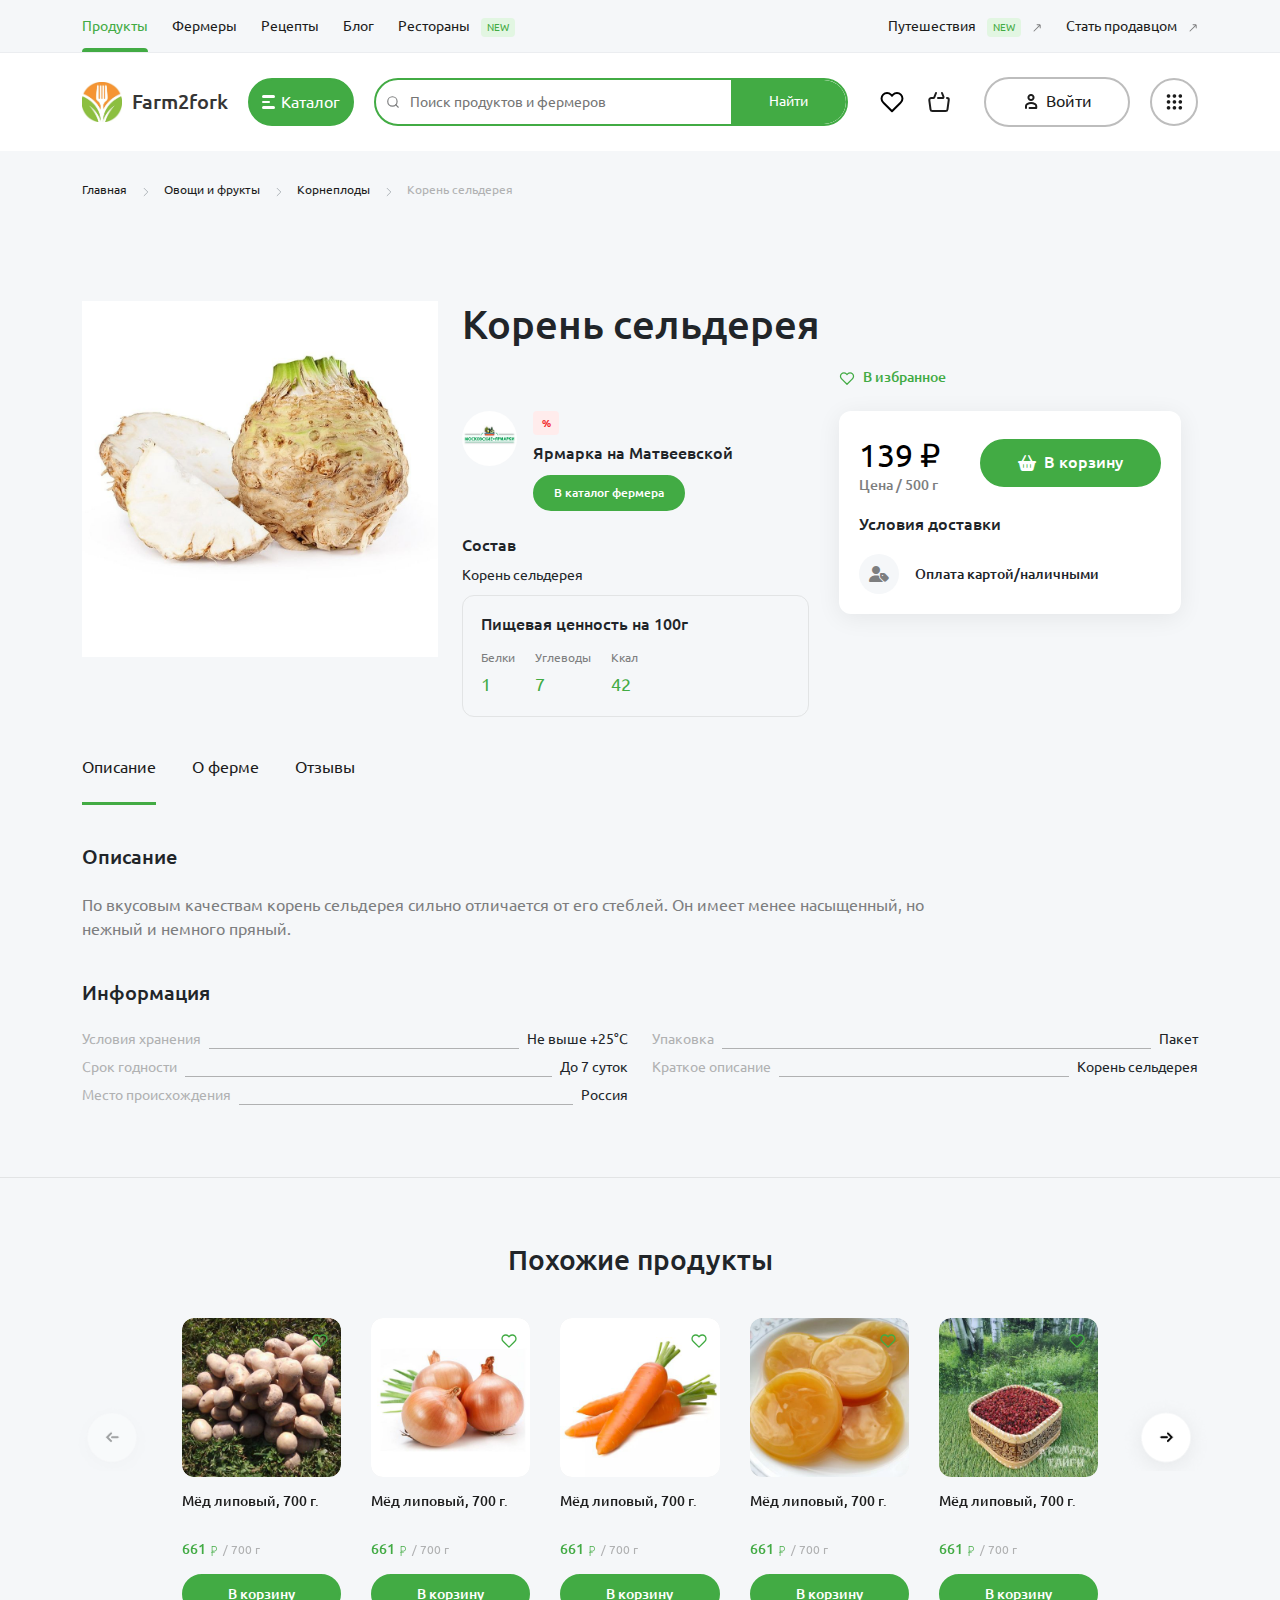
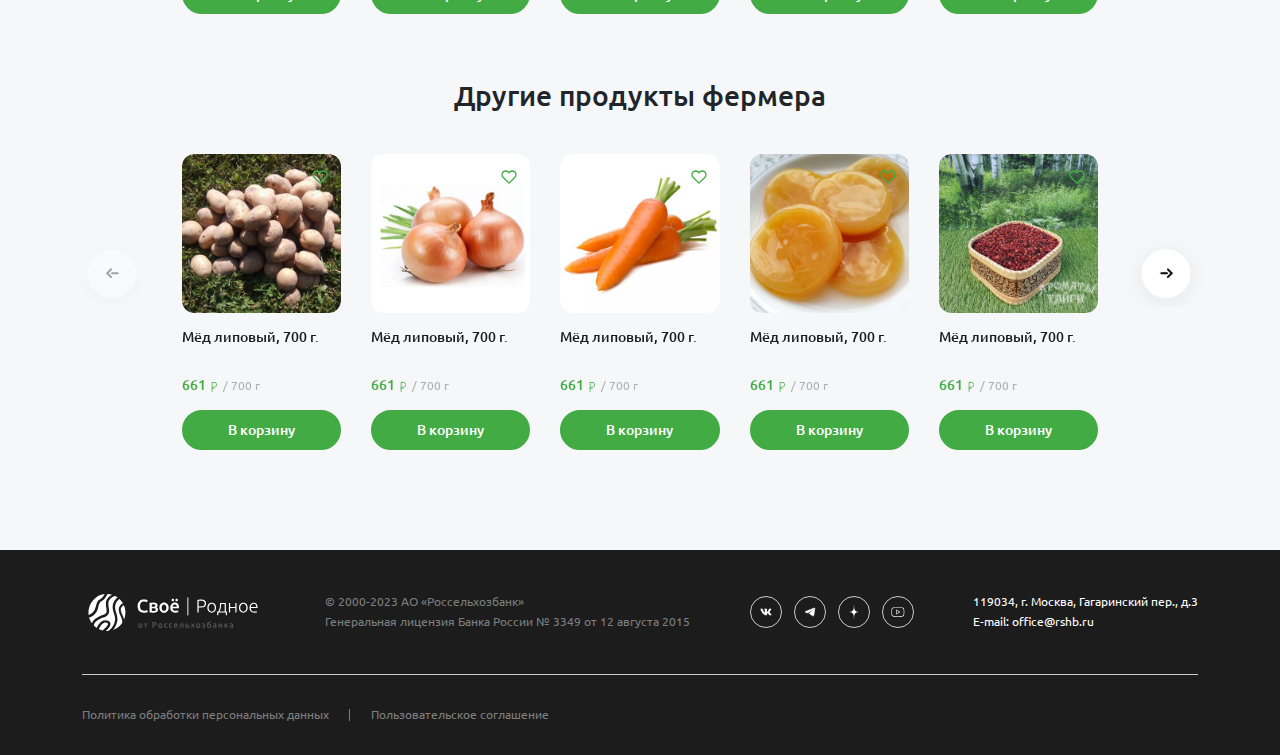
==== commit 363b82bf: "sfsgdsfg" ====
--- a/product.html
+++ b/product.html
@@ -15,186 +15,334 @@
 
 <body>
     <div class="wrapper">
-        <header class="header">
-            <div class="header-top">
-                <div class="container">
-                    <div class="header-in d-flex">
-                        <nav class="header-nav">
-                            <div class="header-nav-left">
-                                <a href="!#" class="header-link active">Продукты</a>
-                                <a href="!#" class="header-link">Фермеры</a>
-                                <a href="!#" class="header-link">Рецепты</a>
-                                <a href="!#" class="header-link">Блог</a>
-                                <a href="!#" class="header-link">Рестораны <span>new</span></a>
-                            </div>
-                            <div class="header-nav-right">
-                                <a href="!#" class="header-link">Путешествия <span>new</span> <img
-                                        src="./images/more.svg" alt=""></a>
-                                <a href="!#" class="header-link">Стать продавцом <img src="./images/more.svg"
-                                        alt=""></a>
-                            </div>
-                        </nav>
-                        <div class="header-actions">
-                            <a href="!#" class="header-actions-link">
-                                <img src="./images/loc.svg" alt="">
-                                Москва
-                            </a>
-                            <a href="!#" class="header-actions-link">Обратная связь</a>
-                        </div>
-                    </div>
-                </div>
-            </div>
-
-            <div class="header-bottom">
-                <div class="container">
-                    <div class="header-block">
-                        <a href="./index.html" class="logo">
-                            <img src="./images/logo.svg" alt="">
-                        </a>
-                        <label for="catalog" class="catalog-btn">
-                            <div class="bars-icon">
-                                <span class="line1"></span>
-                                <span class="line2"></span>
-                                <span class="line1"></span>
-                            </div>
-                            <span>Каталог</span>
-                        </label>
-                        <div class="search-content">
-                            <img src="./images/search.svg" alt="" class="search-img">
-                            <input type="search" placeholder="Поиск продуктов и фермеров">
-                            <button class="search-btn">Найти</button>
-                        </div>
-
-                        <div class="header-bottom-actions">
-                            <div class="favorites-and-cart">
-                                <a href="!#" class="favorites-icon">
-                                    <img src="./images/header-heart.svg" alt="">
-                                </a>
-                                <a href="!#" class="cart-icon">
-                                    <img src="images/basket-icon.png" alt="">
-                                </a>
-                            </div>
-                            <a href="#!" class="login-btn" data-bs-toggle="modal" data-bs-target="#sign">
-                                <img src="images/login-icon.png" alt="">Войти
-                            </a>
-                            <a href="#!" class="menu-btn"><img src="images/menu-icon.png" alt=""></a>
-
-                            <div class="modal3">
-                                <div class="modal-dialog">
-                                    <div class="modal-content">
-                                        <div class="modal3__content">
-                                            <div class="modal-body">
-                                                <div class="modal3__left">
-                                                    <h2 class="modal3-title">Экосистема Своё</h2>
-                                                    <p class="modal3-text">Технологии для развития сельского хозяйства в
-                                                        едином
-                                                        цифровом пространстве</p>
-
-                                                    <div class="modal3__cards">
-                                                        <span class="modal3__cards-title">ДРУГИЕ ПЛОЩАДКИ
-                                                            ЭКОСИСТЕМЫ</span>
-
-                                                        <a href="#!" class="modal3__card">
-                                                            <img src="./images/modal3-img1.webp" alt="">
-                                                            <div class="modal3__card-wrap">
-                                                                <div class="modal3__card-top">
-                                                                    <span class="modal3-card-title">Своё За
-                                                                        городом</span>
-                                                                    <i class="fa-solid fa-arrow-right-long"></i>
-                                                                </div>
-                                                                <p class="modal3__card-text">Самая большая база сельских
-                                                                    туров в
-                                                                    России
-                                                                </p>
-                                                            </div>
-                                                        </a>
-                                                        <a href="#!" class="modal3__card">
-                                                            <img src="./images/modal3-img2.webp" alt="">
-                                                            <div class="modal3__card-wrap">
-                                                                <div class="modal3__card-top">
-                                                                    <span class="modal3-card-title">Своё
-                                                                        Фермерство</span>
-                                                                    <i class="fa-solid fa-arrow-right-long"></i>
-                                                                </div>
-                                                                <p class="modal3__card-text">Онлайн-сервисы и
-                                                                    возможности Банка для
-                                                                    эффективного ведения агробизнеса </p>
-                                                            </div>
-                                                        </a>
-                                                        <a href="#!" class="modal3__card">
-                                                            <img src="./images/modal3-img3.webp" alt="">
-                                                            <div class="modal3__card-wrap">
-                                                                <div class="modal3__card-top">
-                                                                    <span class="modal3-card-title">Всё Своё</span>
-                                                                    <i class="fa-solid fa-arrow-right-long"></i>
-                                                                </div>
-                                                                <p class="modal3__card-text">Маркетплейс, доска
-                                                                    объявлений, новости
-                                                                    и календари для дачников и садоводов</p>
-                                                            </div>
-                                                        </a>
-                                                        <a href="#!" class="modal3__card">
-                                                            <img src="./images/modal3-img4.webp" alt="">
-                                                            <div class="modal3__card-wrap">
-                                                                <div class="modal3__card-top">
-                                                                    <span class="modal3-card-title">Своё Жильё</span>
-                                                                    <i class="fa-solid fa-arrow-right-long"></i>
-                                                                </div>
-                                                                <p class="modal3__card-text">Площадка для создания
-                                                                    комфортной жизни
-                                                                    за городом</p>
-                                                            </div>
-                                                        </a>
-                                                        <a href="#!" class="modal3__card modal3__card5">
-                                                            <img src="./images/modal3-img5.webp" alt="">
-                                                            <div class="modal3__card-wrap">
-                                                                <div class="modal3__card-top">
-                                                                    <span class="modal3-card-title">RSHB DIGITAL</span>
-                                                                    <i class="fa-solid fa-arrow-right-long"></i>
-                                                                </div>
-                                                                <p class="modal3__card-text">Агротех для студентов,
-                                                                    IT-специалистов,
-                                                                    стартапов и предпринимателей</p>
-                                                            </div>
-                                                        </a>
-                                                    </div>
-                                                </div>
-
-                                                <div class="modal3__right">
-                                                    <a href="#!" class="modal3__right-contact">
-                                                        <img src="./images/modal3-img1.webp" alt="">
-                                                        <span>Контакты</span>
-                                                    </a>
-
-                                                    <span class="modal3__cards-title">ПОПУЛЯРНОЕ НА СВОЁМ РОДНОМ</span>
-
-                                                    <div class="modal3__right-items">
-                                                        <a href="#!" class="modal3__right-item">
-                                                            <img src="./images/modal3-img1.webp" alt="">
-                                                            <span>Блог</span>
-                                                        </a>
-                                                        <a href="#!" class="modal3__right-item">
-                                                            <img src="./images/modal3-img1.webp" alt="">
-                                                            <span>Рецепты</span>
-                                                        </a>
-                                                        <a href="#!" class="modal3__right-item">
-                                                            <img src="./images/modal3-img1.webp" alt="">
-                                                            <span>Доставка и оплата</span>
-                                                        </a>
-                                                    </div>
-                                                </div>
-
-                                            </div>
-                                        </div>
-                                    </div>
-                                </div>
-                            </div>
-
-                        </div>
-                    </div>
-                </div>
-            </div>
-        </header>
+		<header class="header">
+			<div class="header-top">
+				<div class="container">
+					<div class="header__top-menu">
+						<a href="./index.html" class="logo">
+							<img src="./images/logo.jpg" alt="">
+							<span>Farm2fork</span>
+						</a>
+						<a href="!#" class="header-actions-link header-actions-link-media">
+							<img src="./images/loc.svg" alt="">
+							Москва
+						</a>
+
+						<a href="#!" class="bars-media-top barsToggle"><img src="./images/bars-media.png" alt=""></a>
+
+						<div class="header-bottom-actions">
+							<div class="favorites-and-cart">
+								<a href="!#" class="favorites-icon">
+									<img src="./images/header-heart.svg" alt="">
+								</a>
+								<a href="!#" class="cart-icon">
+									<img src="images/basket-icon.png" alt="">
+								</a>
+							</div>
+							<a href="#!" class="login-btn" data-bs-toggle="modal" data-bs-target="#sign">
+								<img src="images/login-icon.png" alt="">Войти
+							</a>
+							<a href="#!" class="menu-btn"><img src="images/menu-icon.png" alt=""></a>
+
+							<div class="modal3">
+								<div class="modal-dialog">
+									<div class="modal-content">
+										<div class="modal3__content">
+											<div class="modal-body">
+												<div class="modal3__left">
+													<h2 class="modal3-title">Экосистема Своё</h2>
+													<p class="modal3-text">Технологии для развития сельского хозяйства в
+														едином
+														цифровом пространстве</p>
+
+													<div class="modal3__cards">
+														<span class="modal3__cards-title">ДРУГИЕ ПЛОЩАДКИ
+															ЭКОСИСТЕМЫ</span>
+
+														<a href="#!" class="modal3__card">
+															<img src="./images/modal3-img1.webp" alt="">
+															<div class="modal3__card-wrap">
+																<div class="modal3__card-top">
+																	<span class="modal3-card-title">Своё За
+																		городом</span>
+																	<i class="fa-solid fa-arrow-right-long"></i>
+																</div>
+																<p class="modal3__card-text">Самая большая база сельских
+																	туров в
+																	России
+																</p>
+															</div>
+														</a>
+														<a href="#!" class="modal3__card">
+															<img src="./images/modal3-img2.webp" alt="">
+															<div class="modal3__card-wrap">
+																<div class="modal3__card-top">
+																	<span class="modal3-card-title">Своё
+																		Фермерство</span>
+																	<i class="fa-solid fa-arrow-right-long"></i>
+																</div>
+																<p class="modal3__card-text">Онлайн-сервисы и
+																	возможности Банка для
+																	эффективного ведения агробизнеса </p>
+															</div>
+														</a>
+														<a href="#!" class="modal3__card">
+															<img src="./images/modal3-img3.webp" alt="">
+															<div class="modal3__card-wrap">
+																<div class="modal3__card-top">
+																	<span class="modal3-card-title">Всё Своё</span>
+																	<i class="fa-solid fa-arrow-right-long"></i>
+																</div>
+																<p class="modal3__card-text">Маркетплейс, доска
+																	объявлений, новости
+																	и календари для дачников и садоводов</p>
+															</div>
+														</a>
+														<a href="#!" class="modal3__card">
+															<img src="./images/modal3-img4.webp" alt="">
+															<div class="modal3__card-wrap">
+																<div class="modal3__card-top">
+																	<span class="modal3-card-title">Своё Жильё</span>
+																	<i class="fa-solid fa-arrow-right-long"></i>
+																</div>
+																<p class="modal3__card-text">Площадка для создания
+																	комфортной жизни
+																	за городом</p>
+															</div>
+														</a>
+														<a href="#!" class="modal3__card modal3__card5">
+															<img src="./images/modal3-img5.webp" alt="">
+															<div class="modal3__card-wrap">
+																<div class="modal3__card-top">
+																	<span class="modal3-card-title">RSHB DIGITAL</span>
+																	<i class="fa-solid fa-arrow-right-long"></i>
+																</div>
+																<p class="modal3__card-text">Агротех для студентов,
+																	IT-специалистов,
+																	стартапов и предпринимателей</p>
+															</div>
+														</a>
+													</div>
+												</div>
+
+												<div class="modal3__right">
+													<a href="#!" class="modal3__right-contact">
+														<img src="./images/modal3-img1.webp" alt="">
+														<span>Контакты</span>
+													</a>
+
+													<span class="modal3__cards-title">ПОПУЛЯРНОЕ НА СВОЁМ РОДНОМ</span>
+
+													<div class="modal3__right-items">
+														<a href="#!" class="modal3__right-item">
+															<img src="./images/modal3-img1.webp" alt="">
+															<span>Блог</span>
+														</a>
+														<a href="#!" class="modal3__right-item">
+															<img src="./images/modal3-img1.webp" alt="">
+															<span>Рецепты</span>
+														</a>
+														<a href="#!" class="modal3__right-item">
+															<img src="./images/modal3-img1.webp" alt="">
+															<span>Доставка и оплата</span>
+														</a>
+													</div>
+												</div>
+											</div>
+										</div>
+									</div>
+								</div>
+							</div>
+
+						</div>
+					</div>
+
+					<div class="header-in">
+						<nav class="header-nav">
+							<div class="header-nav-left">
+								<a href="!#" class="header-link active">Продукты</a>
+								<a href="!#" class="header-link">Фермеры</a>
+								<a href="!#" class="header-link">Рецепты</a>
+								<a href="!#" class="header-link">Блог</a>
+								<a href="!#" class="header-link">Рестораны <span>new</span></a>
+							</div>
+							<div class="header-nav-right">
+								<a href="!#" class="header-link">
+									Путешествия 
+									<span>new</span> 
+									<img src="./images/more.svg" alt="">
+								</a>
+								<a href="!#" class="header-link">
+									Стать продавцом 
+									<img src="./images/more.svg" alt="">
+								</a>
+							</div>
+						</nav>
+						<div class="header-actions">
+							<a href="!#" class="header-actions-link">
+								<img src="./images/loc.svg" alt="">
+								Москва
+							</a>
+							<a href="!#" class="header-actions-link">Обратная связь</a>
+						</div>
+					</div>
+				</div>
+			</div>
+
+			<div class="header-bottom">
+				<div class="container">
+					<div class="header-block">
+						<div class="head-left d-flex w-100">
+							<a href="./index.html" class="logo">
+								<img src="./images/logo.jpg" alt="">
+								<span>Farm2fork</span>
+							</a>
+							<label for="catalog" class="catalog-btn" data-bs-toggle="modal" data-bs-target="#exampleModal">
+								<div class="bars-icon">
+									<span class="line1"></span>
+									<span class="line2"></span>
+									<span class="line1"></span>
+								</div>
+								<span>Каталог</span>
+							</label>
+							<div class="search-content">
+								<img src="./images/search.svg" alt="" class="search-img">
+								<input type="search" placeholder="Поиск продуктов и фермеров">
+								<button class="search-btn">Найти</button>
+							</div>
+						</div>
+
+						<div class="header-bottom-actions">
+							<div class="favorites-and-cart">
+								<a href="!#" class="favorites-icon">
+									<img src="./images/header-heart.svg" alt="">
+								</a>
+								<a href="!#" class="cart-icon">
+									<img src="images/basket-icon.png" alt="">
+								</a>
+							</div>
+							<a href="#!" class="login-btn" data-bs-toggle="modal" data-bs-target="#sign">
+								<img src="images/login-icon.png" alt="">Войти
+							</a>
+							<a href="#!" class="menu-btn"><img src="images/menu-icon.png" alt=""></a>
+
+							<div class="modal3">
+								<div class="modal-dialog">
+									<div class="modal-content">
+										<div class="modal3__content">
+											<div class="modal-body">
+												<div class="modal3__left">
+													<h2 class="modal3-title">Экосистема Своё</h2>
+													<p class="modal3-text">Технологии для развития сельского хозяйства в
+														едином
+														цифровом пространстве</p>
+
+													<div class="modal3__cards">
+														<span class="modal3__cards-title">ДРУГИЕ ПЛОЩАДКИ
+															ЭКОСИСТЕМЫ</span>
+
+														<a href="#!" class="modal3__card">
+															<img src="./images/modal3-img1.webp" alt="">
+															<div class="modal3__card-wrap">
+																<div class="modal3__card-top">
+																	<span class="modal3-card-title">Своё За
+																		городом</span>
+																	<i class="fa-solid fa-arrow-right-long"></i>
+																</div>
+																<p class="modal3__card-text">Самая большая база сельских
+																	туров в
+																	России
+																</p>
+															</div>
+														</a>
+														<a href="#!" class="modal3__card">
+															<img src="./images/modal3-img2.webp" alt="">
+															<div class="modal3__card-wrap">
+																<div class="modal3__card-top">
+																	<span class="modal3-card-title">Своё
+																		Фермерство</span>
+																	<i class="fa-solid fa-arrow-right-long"></i>
+																</div>
+																<p class="modal3__card-text">Онлайн-сервисы и
+																	возможности Банка для
+																	эффективного ведения агробизнеса </p>
+															</div>
+														</a>
+														<a href="#!" class="modal3__card">
+															<img src="./images/modal3-img3.webp" alt="">
+															<div class="modal3__card-wrap">
+																<div class="modal3__card-top">
+																	<span class="modal3-card-title">Всё Своё</span>
+																	<i class="fa-solid fa-arrow-right-long"></i>
+																</div>
+																<p class="modal3__card-text">Маркетплейс, доска
+																	объявлений, новости
+																	и календари для дачников и садоводов</p>
+															</div>
+														</a>
+														<a href="#!" class="modal3__card">
+															<img src="./images/modal3-img4.webp" alt="">
+															<div class="modal3__card-wrap">
+																<div class="modal3__card-top">
+																	<span class="modal3-card-title">Своё Жильё</span>
+																	<i class="fa-solid fa-arrow-right-long"></i>
+																</div>
+																<p class="modal3__card-text">Площадка для создания
+																	комфортной жизни
+																	за городом</p>
+															</div>
+														</a>
+														<a href="#!" class="modal3__card modal3__card5">
+															<img src="./images/modal3-img5.webp" alt="">
+															<div class="modal3__card-wrap">
+																<div class="modal3__card-top">
+																	<span class="modal3-card-title">RSHB DIGITAL</span>
+																	<i class="fa-solid fa-arrow-right-long"></i>
+																</div>
+																<p class="modal3__card-text">Агротех для студентов,
+																	IT-специалистов,
+																	стартапов и предпринимателей</p>
+															</div>
+														</a>
+													</div>
+												</div>
+
+												<div class="modal3__right">
+													<a href="#!" class="modal3__right-contact">
+														<img src="./images/modal3-img1.webp" alt="">
+														<span>Контакты</span>
+													</a>
+
+													<span class="modal3__cards-title">ПОПУЛЯРНОЕ НА СВОЁМ РОДНОМ</span>
+
+													<div class="modal3__right-items">
+														<a href="#!" class="modal3__right-item">
+															<img src="./images/modal3-img1.webp" alt="">
+															<span>Блог</span>
+														</a>
+														<a href="#!" class="modal3__right-item">
+															<img src="./images/modal3-img1.webp" alt="">
+															<span>Рецепты</span>
+														</a>
+														<a href="#!" class="modal3__right-item">
+															<img src="./images/modal3-img1.webp" alt="">
+															<span>Доставка и оплата</span>
+														</a>
+													</div>
+												</div>
+											</div>
+										</div>
+									</div>
+								</div>
+							</div>
+
+						</div>
+
+						<a href="#!" class="bars-media barsToggle"><img src="./images/bars-media.png" alt=""></a>
+					</div>
+				</div>
+			</div>
+		</header>
 
         <main class="main main2">
             <section class="category category2">
@@ -868,48 +1016,2487 @@
             </div>
         </footer>
 
-        <div class="modal fade modal__sign" id="sign" tabindex="-1" aria-labelledby="staticBackdropLabel" aria-hidden="true">
-            <div class="modal-dialog modal-dialog-centered">
-                <div class="modal-content">
-                    <div class="modal-header">
-                        <a href="#!">
-                            <img src="./images/logo.svg" alt="">
-                        </a>
-                        <button type="button" class="modal-close" data-bs-dismiss="modal"
-                            aria-label="Close"><img src="./images/modal-close.png" alt=""></button>
+        <div class="bottom__fixed-menu">
+            <span><b>139 ₽</b> Цена / 500 г</span>
+            <a href="#!"><i class="fa-solid fa-basket-shopping"></i> В корзину</a>
+        </div>
+
+    </div>
+
+    <!-- modal-sign -->
+    <div class="modal fade modal__sign" id="sign" tabindex="-1" aria-labelledby="staticBackdropLabel" aria-hidden="true">
+        <div class="modal-dialog modal-dialog-centered">
+            <div class="modal-content">
+                <div class="modal-header">
+                    <a href="#!">
+                        <img src="./images/logo.svg" alt="">
+                    </a>
+                    <button type="button" class="modal-close" data-bs-dismiss="modal"
+                        aria-label="Close"><img src="./images/modal-close.png" alt=""></button>
+                </div>
+                <div class="modal-content-body">
+                    <div class="modal-body">
+                        <form class="modal__sign-content">
+                            <p class="modal__sign-title">Войдите или зарегистрируйтесь</p>
+                            <div data-v-12b242f4="" class="body-phone">
+                                <div data-v-12b242f4="" class="body-phone-prefix">+7</div>
+                                <div data-v-1696572a="" data-v-12b242f4=""
+                                    class="core-input-container body-phone-input" pattern="\d*">
+                                    <input data-v-1696572a="" type="number" placeholder="(XXX) XXX-XX-XX"
+                                        class="core-input core-input_large">
+                                </div>
+                            </div>
+                            <a href="#!" class="modal__sign-submit">Получить код</a>
+                            <p class="modal__sign-text">Регистрируясь или авторизуясь на «Своё Родное», вы
+                                соглашаетесь с <a href="#!">Пользовательское соглашение</a> и <a
+                                    href="#!">Политика обработки персональных данных</a></p>
+                        </form>
                     </div>
-                    <div class="modal-content-body">
-                        <div class="modal-body">
-                            <form class="modal__sign-content">
-                                <p class="modal__sign-title">Войдите или зарегистрируйтесь</p>
-                                <div data-v-12b242f4="" class="body-phone">
-                                    <div data-v-12b242f4="" class="body-phone-prefix">+7</div>
-                                    <div data-v-1696572a="" data-v-12b242f4=""
-                                        class="core-input-container body-phone-input" pattern="\d*">
-                                        <input data-v-1696572a="" type="number" placeholder="(XXX) XXX-XX-XX"
-                                            class="core-input core-input_large">
-                                    </div>
-                                </div>
-                                <a href="#!" class="modal__sign-submit">Получить код</a>
-                                <p class="modal__sign-text">Регистрируясь или авторизуясь на «Своё Родное», вы
-                                    соглашаетесь с <a href="#!">Пользовательское соглашение</a> и <a
-                                        href="#!">Политика обработки персональных данных</a></p>
-                            </form>
-                        </div>
-                        <div class="modal-footer">
-                            <a href="#!" class="sign-modal-btn">Войти как продавец</a>
-                        </div>
+                    <div class="modal-footer">
+                        <a href="#!" class="sign-modal-btn">Войти как продавец</a>
                     </div>
                 </div>
             </div>
         </div>
-
-        <div class="bottom__fixed-menu">
-            <span><b>139 ₽</b> Цена / 500 г</span>
-            <a href="#!"><i class="fa-solid fa-basket-shopping"></i> В корзину</a>
-        </div>
-
     </div>
+
+
+    <!-- aside-modal -->
+	<div class="modal fade aside-modal" id="exampleModal" tabindex="-1" aria-labelledby="exampleModalLabel" aria-hidden="true">
+		<div class="modal-dialog">
+			<div class="modal-content">
+				<button type="button" class="modal-close" data-bs-dismiss="modal" aria-label="Close">
+					<i class="fa-regular fa-circle-xmark"></i>
+				</button>
+				<div class="modal-body">
+					<div class="aside-catalog__content">
+						<p class="aside-catalog__title">Каталог товаров</p>
+						<ul class="nav nav--vertical aside-catalog__list">
+							<li class="dropmenu">
+								<a href="/category/jarmarki" class="aside-catalog-main-category aside-catalog__category">
+									<span class="aside-catalog-main-category__hover-bg"></span>
+									<span class="aside-catalog-main-category__icon-wrapper">
+										<img src="images/tent.svg" alt="Ярмарки" class="aside-catalog-main-category__icon">
+									</span>
+									<span class="aside-catalog-main-category__title">
+										Ярмарки
+									</span>
+									<span class="aside-catalog-main-category__arrow">
+										<i class="fa-solid fa-angle-right"></i>
+									</span>
+								</a>
+								<ul class="level1 aside-catalog-selected-category aside-catalog__selected-category">
+									<div class="aside-catalog-selected-category__content">
+										<div class="aside-catalog-selected-category__header">
+											<div class="aside-catalog-selected-category__title">
+												Ярмарки
+											</div>
+										</div>
+										<div class="aside-catalog-selected-category__list">
+											<div
+												class="aside-catalog-sub-category aside-catalog-selected-category__sub-category">
+												<a href="/category/jarmarka-na-matveevskoj" aria-current="page"
+													class="aside-catalog-sub-category__title is-exact-active is-active">
+													<span class="aside-catalog-sub-category__title-text">
+														Ярмарка на Матвеевской
+													</span>
+												</a>
+												<div class="aside-catalog-sub-category__list">
+													<a href="/category/jajca-i-molochnye-produkty-na-matveevskoj"
+														class="aside-catalog-sub-category__list-item">
+														Яйца и молочные продукты
+													</a>
+													<a href="/category/syry-na-matveevskoj-na-matveevskoj"
+														class="aside-catalog-sub-category__list-item">
+														Сыры
+													</a>
+													<a href="/category/ovoschi-i-frukty-na-matveevskoj"
+														class="aside-catalog-sub-category__list-item">
+														Овощи и фрукты
+													</a>
+												</div>
+											</div>
+											<div
+												class="aside-catalog-sub-category aside-catalog-selected-category__sub-category">
+												<a href="/category/jarmarka-na-profsoyuznoj"
+													class="aside-catalog-sub-category__title">
+													<span class="aside-catalog-sub-category__title-text">
+														Ярмарка на Профсоюзной
+													</span>
+												</a>
+												<div class="aside-catalog-sub-category__list">
+													<a href="/category/syry-na-profsoyuznoj"
+														class="aside-catalog-sub-category__list-item">
+														Сыры
+													</a>
+													<a href="/category/ovoschi-i-frukty-na-profsoyuznoj"
+														class="aside-catalog-sub-category__list-item">
+														Овощи и фрукты
+													</a>
+													<a href="/category/sladosti-na-profsoyuznoj"
+														class="aside-catalog-sub-category__list-item">
+														Сладости
+													</a>
+													<a href="/category/konservy-na-profsoyuznoj"
+														class="aside-catalog-sub-category__list-item">
+														Консервы
+													</a>
+												</div>
+											</div>
+											<div
+												class="aside-catalog-sub-category aside-catalog-selected-category__sub-category">
+												<a href="/category/jarmarka-na-junyh-lenincev"
+													class="aside-catalog-sub-category__title">
+													<span class="aside-catalog-sub-category__title-text">
+														Ярмарка на Юных Ленинцев
+													</span>
+												</a>
+												<div class="aside-catalog-sub-category__list">
+													<a href="/category/ovoschi-i-frukty-na-yunyh-lenintsev"
+														class="aside-catalog-sub-category__list-item">
+														Овощи и фрукты
+													</a>
+												</div>
+											</div>
+											<div
+												class="aside-catalog-sub-category aside-catalog-selected-category__sub-category">
+												<a href="/category/jarmarki-na-saljama"
+													class="aside-catalog-sub-category__title">
+													<span class="aside-catalog-sub-category__title-text">
+														Ярмарки на Саляма Адиля
+													</span>
+												</a>
+												<div class="aside-catalog-sub-category__list"></div>
+											</div>
+											<div
+												class="aside-catalog-sub-category aside-catalog-selected-category__sub-category">
+												<a href="/category/jarmarka-na-semenovskoj"
+													class="aside-catalog-sub-category__title">
+													<span class="aside-catalog-sub-category__title-text">
+														Ярмарка на Семеновской
+													</span>
+												</a>
+												<div class="aside-catalog-sub-category__list"></div>
+											</div>
+										</div>
+									</div>
+								</ul>
+							</li>
+							
+							<li class="dropmenu">
+								<a href="/category/ryba-i-moreprodukty"
+									class="aside-catalog-main-category aside-catalog__category">
+									<span class="aside-catalog-main-category__hover-bg"></span>
+									<span class="aside-catalog-main-category__icon-wrapper">
+										<img src="images/Fish_5.svg" alt="Рыба и морепродукты"
+											class="aside-catalog-main-category__icon">
+									</span>
+									<span class="aside-catalog-main-category__title">
+										Рыба и морепродукты
+									</span>
+									<span class="aside-catalog-main-category__arrow">
+										<i class="fa-solid fa-angle-right"></i>
+									</span>
+								</a>
+								<ul class="level1 aside-catalog-selected-category aside-catalog__selected-category">
+									<div class="aside-catalog-selected-category__content">
+										<div class="aside-catalog-selected-category__header">
+											<div class="aside-catalog-selected-category__title">
+												Рыба и морепродукты
+											</div>
+										</div>
+										<div class="aside-catalog-selected-category__list">
+											<div
+												class="aside-catalog-sub-category aside-catalog-selected-category__sub-category">
+												<a href="/category/ryba" class="aside-catalog-sub-category__title">
+													<span class="aside-catalog-sub-category__title-text">
+														Рыба
+													</span>
+												</a>
+												<div class="aside-catalog-sub-category__list">
+													<a href="/category/kopchenaja-ryba"
+														class="aside-catalog-sub-category__list-item">
+														Копченая рыба
+													</a>
+													<a href="/category/solenaja-ryba"
+														class="aside-catalog-sub-category__list-item">
+														Соленая рыба
+													</a>
+													<a href="/category/ohlazhdennaja-ryba"
+														class="aside-catalog-sub-category__list-item">
+														Охлажденная рыба
+													</a>
+													<a href="/category/rybnye-konservy"
+														class="aside-catalog-sub-category__list-item">
+														Рыбные консервы и пресервы
+													</a>
+													<a href="/category/vjalenaja"
+														class="aside-catalog-sub-category__list-item">
+														Вяленая рыба
+													</a>
+													<a href="/category/fresh-fish"
+														class="aside-catalog-sub-category__list-item">
+														Свежая рыба
+													</a>
+													<a href="/category/fish-kits"
+														class="aside-catalog-sub-category__list-item">
+														Рыбные продукты
+													</a>
+												</div>
+											</div>
+											<div
+												class="aside-catalog-sub-category aside-catalog-selected-category__sub-category">
+												<a href="/category/moreprodukty" class="aside-catalog-sub-category__title">
+													<span class="aside-catalog-sub-category__title-text">
+														Морепродукты
+													</span>
+												</a>
+												<div class="aside-catalog-sub-category__list">
+													<a href="/category/crustaceans"
+														class="aside-catalog-sub-category__list-item">
+														Раки
+													</a>
+													<a href="/category/midii" class="aside-catalog-sub-category__list-item">
+														Мидии
+													</a>
+													<a href="/category/krevetki"
+														class="aside-catalog-sub-category__list-item">
+														Креветки
+													</a>
+													<a href="/category/kraby" class="aside-catalog-sub-category__list-item">
+														Крабы
+													</a>
+													<a href="/category/mjaso-ulitok"
+														class="aside-catalog-sub-category__list-item">
+														Мясо улиток
+													</a>
+													<a href="/category/drugie-moreprodukty"
+														class="aside-catalog-sub-category__list-item">
+														Другие морепродукты
+													</a>
+												</div>
+											</div>
+											<div
+												class="aside-catalog-sub-category aside-catalog-selected-category__sub-category">
+												<a href="/category/caviar" class="aside-catalog-sub-category__title">
+													<span class="aside-catalog-sub-category__title-text">
+														Икра
+													</span>
+												</a>
+												<div class="aside-catalog-sub-category__list">
+													<a href="/category/krasnaja-ikra"
+														class="aside-catalog-sub-category__list-item">
+														Красная икра
+													</a>
+													<a href="/category/chernaya-ikra"
+														class="aside-catalog-sub-category__list-item">
+														Черная икра
+													</a>
+													<a href="/category/drugaja-ikra"
+														class="aside-catalog-sub-category__list-item">
+														Другая икра
+													</a>
+												</div>
+											</div>
+											<div
+												class="aside-catalog-sub-category aside-catalog-selected-category__sub-category">
+												<a href="/category/freezefish" class="aside-catalog-sub-category__title">
+													<span class="aside-catalog-sub-category__title-text">
+														Свежезамороженная рыба
+													</span>
+												</a>
+												<div class="aside-catalog-sub-category__list"></div>
+											</div>
+										</div>
+									</div>
+									<div class="aside-catalog-selected-category__banners"></div>
+								</ul>
+							</li>
+							
+							<li class="dropmenu">
+								<a href="/category/milk-and-eggs"
+									class="aside-catalog-main-category aside-catalog__category">
+									<span class="aside-catalog-main-category__hover-bg"></span>
+									<span class="aside-catalog-main-category__icon-wrapper">
+										<img src="images/Milk_1.svg" alt="Яйца и молочные продукты"
+											class="aside-catalog-main-category__icon">
+									</span>
+									<span class="aside-catalog-main-category__title">
+										Яйца и молочные продукты
+									</span>
+									<span class="aside-catalog-main-category__arrow">
+										<i class="fa-solid fa-angle-right"></i>
+									</span>
+								</a>
+								<ul class="level1 aside-catalog-selected-category aside-catalog__selected-category">
+									<div class="aside-catalog-selected-category__content">
+										<div class="aside-catalog-selected-category__header">
+											<div class="aside-catalog-selected-category__title">
+												Яйца и молочные продукты
+											</div>
+										</div>
+										<div class="aside-catalog-selected-category__list">
+											<div
+												class="aside-catalog-sub-category aside-catalog-selected-category__sub-category">
+												<a href="/category/kislomolochnye-produkty"
+													class="aside-catalog-sub-category__title">
+													<span class="aside-catalog-sub-category__title-text">
+														Кисломолочные продукты
+													</span>
+												</a>
+												<div class="aside-catalog-sub-category__list">
+													<a href="/category/kefir" class="aside-catalog-sub-category__list-item">
+														Кефир
+													</a>
+													<a href="/category/rjazhenka"
+														class="aside-catalog-sub-category__list-item">
+														Ряженка
+													</a>
+													<a href="/category/prostokvasha"
+														class="aside-catalog-sub-category__list-item">
+														Простокваша
+													</a>
+													<a href="/category/molochnaja-syvorotka"
+														class="aside-catalog-sub-category__list-item">
+														Молочная сыворотка
+													</a>
+													<a href="/category/drugie-kislomolochnye-produkty"
+														class="aside-catalog-sub-category__list-item">
+														Другие кисломолочные продукты
+													</a>
+												</div>
+											</div>
+											<div
+												class="aside-catalog-sub-category aside-catalog-selected-category__sub-category">
+												<a href="/category/milk" class="aside-catalog-sub-category__title">
+													<span class="aside-catalog-sub-category__title-text">
+														Молоко
+													</span>
+												</a>
+												<div class="aside-catalog-sub-category__list">
+													<a href="/category/pasterizovannoe-moloko"
+														class="aside-catalog-sub-category__list-item">
+														Пастеризованное молоко
+													</a>
+													<a href="/category/sguschennoe-moloko"
+														class="aside-catalog-sub-category__list-item">
+														Сгущенное молоко
+													</a>
+													<a href="/category/nepasterizovannoe-moloko"
+														class="aside-catalog-sub-category__list-item">
+														Непастеризованное молоко
+													</a>
+													<a href="/category/topljonoe-moloko"
+														class="aside-catalog-sub-category__list-item">
+														Топлёное молоко
+													</a>
+												</div>
+											</div>
+											<div
+												class="aside-catalog-sub-category aside-catalog-selected-category__sub-category">
+												<a href="/category/sour-cream" class="aside-catalog-sub-category__title">
+													<span class="aside-catalog-sub-category__title-text">
+														Сметана
+													</span>
+												</a>
+												<div class="aside-catalog-sub-category__list"></div>
+											</div>
+											<div
+												class="aside-catalog-sub-category aside-catalog-selected-category__sub-category">
+												<a href="/category/curd" class="aside-catalog-sub-category__title">
+													<span class="aside-catalog-sub-category__title-text">
+														Творог
+													</span>
+												</a>
+												<div class="aside-catalog-sub-category__list">
+													<a href="/category/mjagkij-tvorog"
+														class="aside-catalog-sub-category__list-item">
+														Мягкий творог
+													</a>
+													<a href="/category/rassypchatyj-tvorog"
+														class="aside-catalog-sub-category__list-item">
+														Рассыпчатый творог
+													</a>
+													<a href="/category/zernenyj-tvorog"
+														class="aside-catalog-sub-category__list-item">
+														Зерненый творог
+													</a>
+													<a href="/category/tvorozhennaja-massa"
+														class="aside-catalog-sub-category__list-item">
+														Творожная масса
+													</a>
+												</div>
+											</div>
+											<div
+												class="aside-catalog-sub-category aside-catalog-selected-category__sub-category">
+												<a href="/category/eggs" class="aside-catalog-sub-category__title">
+													<span class="aside-catalog-sub-category__title-text">
+														Яйца
+													</span>
+												</a>
+												<div class="aside-catalog-sub-category__list">
+													<a href="/category/kurinye-yajca"
+														class="aside-catalog-sub-category__list-item">
+														Куриные яйца
+													</a>
+													<a href="/category/jajca-cesarki"
+														class="aside-catalog-sub-category__list-item">
+														Яйца цесарки
+													</a>
+													<a href="/category/perepelinye-yajca"
+														class="aside-catalog-sub-category__list-item">
+														Перепелиные яйца
+													</a>
+													<a href="/category/prochie-jajca"
+														class="aside-catalog-sub-category__list-item">
+														Прочие яйца
+													</a>
+												</div>
+											</div>
+											<div
+												class="aside-catalog-sub-category aside-catalog-selected-category__sub-category">
+												<a href="/category/butter" class="aside-catalog-sub-category__title">
+													<span class="aside-catalog-sub-category__title-text">
+														Масло
+													</span>
+												</a>
+												<div class="aside-catalog-sub-category__list">
+													<a href="/category/shokoladnoe-maslo"
+														class="aside-catalog-sub-category__list-item">
+														Шоколадное масло
+													</a>
+													<a href="/category/toplenoe-maslo"
+														class="aside-catalog-sub-category__list-item">
+														Топленое масло
+													</a>
+													<a href="/category/maslo-slivochnoe"
+														class="aside-catalog-sub-category__list-item">
+														Сливочное масло
+													</a>
+												</div>
+											</div>
+											<div
+												class="aside-catalog-sub-category aside-catalog-selected-category__sub-category">
+												<a href="/category/dessert" class="aside-catalog-sub-category__title">
+													<span class="aside-catalog-sub-category__title-text">
+														Десерты
+													</span>
+												</a>
+												<div class="aside-catalog-sub-category__list"></div>
+											</div>
+											<div
+												class="aside-catalog-sub-category aside-catalog-selected-category__sub-category">
+												<a href="/category/cream" class="aside-catalog-sub-category__title">
+													<span class="aside-catalog-sub-category__title-text">
+														Сливки
+													</span>
+												</a>
+												<div class="aside-catalog-sub-category__list"></div>
+											</div>
+											<div
+												class="aside-catalog-sub-category aside-catalog-selected-category__sub-category">
+												<a href="/category/jogurty" class="aside-catalog-sub-category__title">
+													<span class="aside-catalog-sub-category__title-text">
+														Йогурты
+													</span>
+												</a>
+												<div class="aside-catalog-sub-category__list">
+													<a href="/category/jogurty-pit-evye"
+														class="aside-catalog-sub-category__list-item">
+														Йогурты питьевые
+													</a>
+													<a href="/category/jogurty-lozhkovye"
+														class="aside-catalog-sub-category__list-item">
+														Йогурты ложковые
+													</a>
+												</div>
+											</div>
+										</div>
+									</div>
+									<div class="aside-catalog-selected-category__banners"></div>
+								</ul>
+							</li>
+							
+							<li class="dropmenu">
+								<a href="/category/mjaso" class="aside-catalog-main-category aside-catalog__category">
+									<span class="aside-catalog-main-category__hover-bg"></span>
+									<span class="aside-catalog-main-category__icon-wrapper">
+										<img src="images/pig.svg" alt="Мясо и птица"
+											class="aside-catalog-main-category__icon">
+									</span>
+									<span class="aside-catalog-main-category__title">
+										Мясо и птица
+									</span>
+									<span class="aside-catalog-main-category__arrow">
+										<i class="fa-solid fa-angle-right"></i>
+									</span>
+								</a>
+								<ul class="level1 aside-catalog-selected-category aside-catalog__selected-category">
+									<div class="aside-catalog-selected-category__content">
+										<div class="aside-catalog-selected-category__header">
+											<div class="aside-catalog-selected-category__title">
+												Мясо и птица
+											</div>
+										</div>
+										<div class="aside-catalog-selected-category__list">
+											<div
+												class="aside-catalog-sub-category aside-catalog-selected-category__sub-category">
+												<a href="/category/govjadina" class="aside-catalog-sub-category__title">
+													<span class="aside-catalog-sub-category__title-text">
+														Говядина
+													</span>
+												</a>
+												<div class="aside-catalog-sub-category__list">
+													<a href="/category/guljash-iz-govjadiny"
+														class="aside-catalog-sub-category__list-item">
+														Гуляш из говядины
+													</a>
+													<a href="/category/govjadina-mramornaja"
+														class="aside-catalog-sub-category__list-item">
+														Говядина мраморная
+													</a>
+													<a href="/category/file-govjadiny"
+														class="aside-catalog-sub-category__list-item">
+														Филе говядины
+													</a>
+													<a href="/category/mjakot-govjadiny"
+														class="aside-catalog-sub-category__list-item">
+														Мякоть говядины
+													</a>
+													<a href="/category/govjazh-ja-vyrezka"
+														class="aside-catalog-sub-category__list-item">
+														Говяжья вырезка
+													</a>
+													<a href="/category/grudinka-govjazh-ja"
+														class="aside-catalog-sub-category__list-item">
+														Грудинка говяжья
+													</a>
+													<a href="/category/govjazh-i-rebryshki"
+														class="aside-catalog-sub-category__list-item">
+														Говяжьи ребрышки
+													</a>
+													<a href="/category/govjazh-ja-sheja"
+														class="aside-catalog-sub-category__list-item">
+														Говяжья шея
+													</a>
+												</div>
+											</div>
+											<div
+												class="aside-catalog-sub-category aside-catalog-selected-category__sub-category">
+												<a href="/category/mutton" class="aside-catalog-sub-category__title">
+													<span class="aside-catalog-sub-category__title-text">
+														Баранина
+													</span>
+												</a>
+												<div class="aside-catalog-sub-category__list">
+													<a href="/category/baran-ja-vyrezka"
+														class="aside-catalog-sub-category__list-item">
+														Баранья вырезка
+													</a>
+													<a href="/category/baran-ja-korejka"
+														class="aside-catalog-sub-category__list-item">
+														Баранья корейка
+													</a>
+													<a href="/category/baran-i-rebryshki"
+														class="aside-catalog-sub-category__list-item">
+														Бараньи ребрышки
+													</a>
+												</div>
+											</div>
+											<div
+												class="aside-catalog-sub-category aside-catalog-selected-category__sub-category">
+												<a href="/category/svinina" class="aside-catalog-sub-category__title">
+													<span class="aside-catalog-sub-category__title-text">
+														Свинина
+													</span>
+												</a>
+												<div class="aside-catalog-sub-category__list">
+													<a href="/category/svinaja-vyrezka"
+														class="aside-catalog-sub-category__list-item">
+														Свиная вырезка
+													</a>
+													<a href="/category/lopatka-svinaja"
+														class="aside-catalog-sub-category__list-item">
+														Лопатка свиная
+													</a>
+													<a href="/category/grudinka-svinaja"
+														class="aside-catalog-sub-category__list-item">
+														Грудинка свиная
+													</a>
+													<a href="/category/svinoj-okorok"
+														class="aside-catalog-sub-category__list-item">
+														Свиной окорок
+													</a>
+													<a href="/category/svinye-rebra"
+														class="aside-catalog-sub-category__list-item">
+														Свиные ребра
+													</a>
+													<a href="/category/svinaja-korejka"
+														class="aside-catalog-sub-category__list-item">
+														Свиная корейка
+													</a>
+													<a href="/category/svinoj-stejk"
+														class="aside-catalog-sub-category__list-item">
+														Свиной стейк
+													</a>
+													<a href="/category/svinaja-rul-ka"
+														class="aside-catalog-sub-category__list-item">
+														Свиная рулька
+													</a>
+													<a href="/category/svinoj-karbonat"
+														class="aside-catalog-sub-category__list-item">
+														Свиной карбонад
+													</a>
+													<a href="/category/svinaja-shejka"
+														class="aside-catalog-sub-category__list-item">
+														Свиная шейка
+													</a>
+													<a href="/category/salo" class="aside-catalog-sub-category__list-item">
+														Сало
+													</a>
+												</div>
+											</div>
+											<div
+												class="aside-catalog-sub-category aside-catalog-selected-category__sub-category">
+												<a href="/category/stejki" class="aside-catalog-sub-category__title">
+													<span class="aside-catalog-sub-category__title-text">
+														Стейки
+													</span>
+												</a>
+												<div class="aside-catalog-sub-category__list">
+													<a href="/category/stejk-machete"
+														class="aside-catalog-sub-category__list-item">
+														Стейк "Мачете"
+													</a>
+													<a href="/category/stejki-tomagavk"
+														class="aside-catalog-sub-category__list-item">
+														Стейки "Томагавк"
+													</a>
+													<a href="/category/stejki-chak-roll"
+														class="aside-catalog-sub-category__list-item">
+														Стейки "Чак ролл"
+													</a>
+													<a href="/category/stejk-ribaj"
+														class="aside-catalog-sub-category__list-item">
+														Стейк "Рибай"
+													</a>
+													<a href="/category/drugie-stejki"
+														class="aside-catalog-sub-category__list-item">
+														Другие стейки
+													</a>
+												</div>
+											</div>
+											<div
+												class="aside-catalog-sub-category aside-catalog-selected-category__sub-category">
+												<a href="/category/farsh" class="aside-catalog-sub-category__title">
+													<span class="aside-catalog-sub-category__title-text">
+														Фарш
+													</span>
+												</a>
+												<div class="aside-catalog-sub-category__list">
+													<a href="/category/farsh-govjazhij"
+														class="aside-catalog-sub-category__list-item">
+														Фарш говяжий
+													</a>
+													<a href="/category/farsh-iz-baraniny"
+														class="aside-catalog-sub-category__list-item">
+														Фарш из баранины
+													</a>
+													<a href="/category/farsh-iz-indejki"
+														class="aside-catalog-sub-category__list-item">
+														Фарш из индейки
+													</a>
+													<a href="/category/farsh-iz-krolika"
+														class="aside-catalog-sub-category__list-item">
+														Фарш из кролика
+													</a>
+													<a href="/category/farsh-kurinyj"
+														class="aside-catalog-sub-category__list-item">
+														Фарш куриный
+													</a>
+													<a href="/category/farsh-svinoj"
+														class="aside-catalog-sub-category__list-item">
+														Фарш свиной
+													</a>
+													<a href="/category/farsh-domashnij"
+														class="aside-catalog-sub-category__list-item">
+														Фарш "Домашний"
+													</a>
+												</div>
+											</div>
+											<div
+												class="aside-catalog-sub-category aside-catalog-selected-category__sub-category">
+												<a href="/category/sausage" class="aside-catalog-sub-category__title">
+													<span class="aside-catalog-sub-category__title-text">
+														Колбасные изделия
+													</span>
+												</a>
+												<div class="aside-catalog-sub-category__list">
+													<a href="/category/smoke-dried"
+														class="aside-catalog-sub-category__list-item">
+														Копченая колбаса
+													</a>
+													<a href="/category/vareno-kopchenye"
+														class="aside-catalog-sub-category__list-item">
+														Варено-копченые колбаса
+													</a>
+													<a href="/category/varenye"
+														class="aside-catalog-sub-category__list-item">
+														Вареная колбаса
+													</a>
+													<a href="/category/syrokopchenaya-kolbasa"
+														class="aside-catalog-sub-category__list-item">
+														Сырокопченая колбаса
+													</a>
+													<a href="/category/syrovyalenaya-kolbasa"
+														class="aside-catalog-sub-category__list-item">
+														Сыровяленая колбаса
+													</a>
+													<a href="/category/sosiski-i-sardel-ki"
+														class="aside-catalog-sub-category__list-item">
+														Сосиски, сардельки, купаты
+													</a>
+													<a href="/category/vetchina"
+														class="aside-catalog-sub-category__list-item">
+														Ветчина
+													</a>
+													<a href="/category/sosiski"
+														class="aside-catalog-sub-category__list-item">
+														Сосиски
+													</a>
+												</div>
+											</div>
+											<div
+												class="aside-catalog-sub-category aside-catalog-selected-category__sub-category">
+												<a href="/category/shashlyk" class="aside-catalog-sub-category__title">
+													<span class="aside-catalog-sub-category__title-text">
+														Мясо для шашлыка
+													</span>
+												</a>
+												<div class="aside-catalog-sub-category__list">
+													<a href="/category/shashlyk-iz-svininy"
+														class="aside-catalog-sub-category__list-item">
+														Шашлык из свинины
+													</a>
+													<a href="/category/shashlyk-iz-govjadiny"
+														class="aside-catalog-sub-category__list-item">
+														Шашлык из говядины
+													</a>
+													<a href="/category/shashlyk-iz-baraniny"
+														class="aside-catalog-sub-category__list-item">
+														Шашлык из баранины
+													</a>
+													<a href="/category/shashlyk-iz-kuricy"
+														class="aside-catalog-sub-category__list-item">
+														Шашлык из курицы
+													</a>
+													<a href="/category/shashlyk-iz-indejki"
+														class="aside-catalog-sub-category__list-item">
+														Шашлык из индейки
+													</a>
+												</div>
+											</div>
+											<div
+												class="aside-catalog-sub-category aside-catalog-selected-category__sub-category">
+												<a href="/category/mjaso-pticy" class="aside-catalog-sub-category__title">
+													<span class="aside-catalog-sub-category__title-text">
+														Мясо птицы
+													</span>
+												</a>
+												<div class="aside-catalog-sub-category__list">
+													<a href="/category/chicken"
+														class="aside-catalog-sub-category__list-item">
+														Курица
+													</a>
+													<a href="/category/utka" class="aside-catalog-sub-category__list-item">
+														Утка
+													</a>
+													<a href="/category/perepela"
+														class="aside-catalog-sub-category__list-item">
+														Перепел
+													</a>
+													<a href="/category/goose-n-duck"
+														class="aside-catalog-sub-category__list-item">
+														Гусь
+													</a>
+													<a href="/category/cesarka"
+														class="aside-catalog-sub-category__list-item">
+														Цесарка
+													</a>
+													<a href="/category/fazan" class="aside-catalog-sub-category__list-item">
+														Фазан
+													</a>
+													<a href="/category/indejka"
+														class="aside-catalog-sub-category__list-item">
+														Индейка
+													</a>
+												</div>
+											</div>
+											<div
+												class="aside-catalog-sub-category aside-catalog-selected-category__sub-category">
+												<a href="/category/krolik" class="aside-catalog-sub-category__title">
+													<span class="aside-catalog-sub-category__title-text">
+														Кролик
+													</span>
+												</a>
+												<div class="aside-catalog-sub-category__list"></div>
+											</div>
+											<div
+												class="aside-catalog-sub-category aside-catalog-selected-category__sub-category">
+												<a href="/category/mjasnye-delikatesy"
+													class="aside-catalog-sub-category__title">
+													<span class="aside-catalog-sub-category__title-text">
+														Мясные деликатесы
+													</span>
+												</a>
+												<div class="aside-catalog-sub-category__list">
+													<a href="/category/dich" class="aside-catalog-sub-category__list-item">
+														Дичь
+													</a>
+													<a href="/category/konina"
+														class="aside-catalog-sub-category__list-item">
+														Конина
+													</a>
+													<a href="/category/teljatina"
+														class="aside-catalog-sub-category__list-item">
+														Телятина
+													</a>
+													<a href="/category/karbonad-vareno-kopchenyj"
+														class="aside-catalog-sub-category__list-item">
+														Карбонад (варено-копченый)
+													</a>
+													<a href="/category/kopchenoe-i-vjalenoe-mjaso"
+														class="aside-catalog-sub-category__list-item">
+														Копченое и вяленое мясо
+													</a>
+												</div>
+											</div>
+											<div
+												class="aside-catalog-sub-category aside-catalog-selected-category__sub-category">
+												<a href="/category/mjaso-haljal" class="aside-catalog-sub-category__title">
+													<span class="aside-catalog-sub-category__title-text">
+														Мясо халяль
+													</span>
+												</a>
+												<div class="aside-catalog-sub-category__list">
+													<a href="/category/govjadina-haljal"
+														class="aside-catalog-sub-category__list-item">
+														Говядина халяль
+													</a>
+													<a href="/category/kurica-haljal"
+														class="aside-catalog-sub-category__list-item">
+														Курица халяль
+													</a>
+												</div>
+											</div>
+											<div
+												class="aside-catalog-sub-category aside-catalog-selected-category__sub-category">
+												<a href="/category/subprodukty" class="aside-catalog-sub-category__title">
+													<span class="aside-catalog-sub-category__title-text">
+														Субпродукты
+													</span>
+												</a>
+												<div class="aside-catalog-sub-category__list"></div>
+											</div>
+											<div
+												class="aside-catalog-sub-category aside-catalog-selected-category__sub-category">
+												<a href="/category/supovoj-nabor" class="aside-catalog-sub-category__title">
+													<span class="aside-catalog-sub-category__title-text">
+														Суповой набор
+													</span>
+												</a>
+												<div class="aside-catalog-sub-category__list"></div>
+											</div>
+										</div>
+									</div>
+									<div class="aside-catalog-selected-category__banners"></div>
+								</ul>
+							</li>
+							
+							<li class="dropmenu">
+								<a href="/category/hleb-i-vypechka"
+									class="aside-catalog-main-category aside-catalog__category">
+									<span class="aside-catalog-main-category__hover-bg"></span>
+									<span class="aside-catalog-main-category__icon-wrapper">
+										<img src="images/Bread_3.svg" alt="Хлеб и выпечка"
+											class="aside-catalog-main-category__icon">
+									</span>
+									<span class="aside-catalog-main-category__title">
+										Хлеб и выпечка
+									</span>
+									<span class="aside-catalog-main-category__arrow">
+										<i class="fa-solid fa-angle-right"></i>
+									</span>
+								</a>
+								<ul class="level1 aside-catalog-selected-category aside-catalog__selected-category">
+									<div class="aside-catalog-selected-category__content">
+										<div class="aside-catalog-selected-category__header">
+											<div class="aside-catalog-selected-category__title">
+												Хлеб и выпечка
+											</div>
+										</div>
+										<div class="aside-catalog-selected-category__list">
+											<div
+												class="aside-catalog-sub-category aside-catalog-selected-category__sub-category">
+												<a href="/category/vypechka-sytnaja"
+													class="aside-catalog-sub-category__title">
+													<span class="aside-catalog-sub-category__title-text">
+														Выпечка
+													</span>
+												</a>
+												<div class="aside-catalog-sub-category__list">
+													<a href="/category/bulochki-sushki"
+														class="aside-catalog-sub-category__list-item">
+														Булочки и сушки
+													</a>
+													<a href="/category/pirogi-i-pirozhki"
+														class="aside-catalog-sub-category__list-item">
+														Пироги и пирожки
+													</a>
+													<a href="/category/bez-gljutena"
+														class="aside-catalog-sub-category__list-item">
+														Выпечка без глютена
+													</a>
+													<a href="/category/sdobnye-izdelija"
+														class="aside-catalog-sub-category__list-item">
+														Сдобные изделия
+													</a>
+												</div>
+											</div>
+											<div
+												class="aside-catalog-sub-category aside-catalog-selected-category__sub-category">
+												<a href="/category/hlebnye-izdelija"
+													class="aside-catalog-sub-category__title">
+													<span class="aside-catalog-sub-category__title-text">
+														Хлебные изделия
+													</span>
+												</a>
+												<div class="aside-catalog-sub-category__list">
+													<a href="/category/bezdrozhzhevoj"
+														class="aside-catalog-sub-category__list-item">
+														Бездрожжевой хлеб
+													</a>
+													<a href="/category/hleb-bez-gljutena"
+														class="aside-catalog-sub-category__list-item">
+														Хлеб без глютена
+													</a>
+													<a href="/category/zlakovyj"
+														class="aside-catalog-sub-category__list-item">
+														Злаковый хлеб
+													</a>
+													<a href="/category/chernyj-hleb"
+														class="aside-catalog-sub-category__list-item">
+														Черный (ржаной) хлеб
+													</a>
+													<a href="/category/belyj-hleb"
+														class="aside-catalog-sub-category__list-item">
+														Белый хлеб
+													</a>
+													<a href="/category/pshenichnyj-hleb"
+														class="aside-catalog-sub-category__list-item">
+														Пшеничный хлеб
+													</a>
+													<a href="/category/seryj" class="aside-catalog-sub-category__list-item">
+														Серый хлеб
+													</a>
+													<a href="/category/lepeshki-i-bulki"
+														class="aside-catalog-sub-category__list-item">
+														Лепешки
+													</a>
+													<a href="/category/hlebcy-i-suhariki"
+														class="aside-catalog-sub-category__list-item">
+														Хлебцы и сухарики
+													</a>
+													<a href="/category/bread" class="aside-catalog-sub-category__list-item">
+														Хлеб
+													</a>
+												</div>
+											</div>
+										</div>
+									</div>
+									<div class="aside-catalog-selected-category__banners"></div>
+								</ul>
+							</li>
+							
+							<li class="dropmenu">
+								<a href="/category/cheese" class="aside-catalog-main-category aside-catalog__category">
+									<span class="aside-catalog-main-category__hover-bg"></span>
+									<span class="aside-catalog-main-category__icon-wrapper">
+										<img src="images/Cheese.svg" alt="Сыры" class="aside-catalog-main-category__icon">
+									</span>
+									<span class="aside-catalog-main-category__title">
+										Сыры
+									</span>
+									<span class="aside-catalog-main-category__arrow">
+										<i class="fa-solid fa-angle-right"></i>
+									</span>
+								</a>
+								<ul class="level1 aside-catalog-selected-category aside-catalog__selected-category">
+									<div class="aside-catalog-selected-category__content">
+										<div class="aside-catalog-selected-category__header">
+											<div class="aside-catalog-selected-category__title">
+												Сыры
+											</div>
+										</div>
+										<div class="aside-catalog-selected-category__list">
+											<div
+												class="aside-catalog-sub-category aside-catalog-selected-category__sub-category">
+												<a href="/category/goat-cheese" class="aside-catalog-sub-category__title">
+													<span class="aside-catalog-sub-category__title-text">
+														Козий сыр
+													</span>
+												</a>
+												<div class="aside-catalog-sub-category__list"></div>
+											</div>
+											<div
+												class="aside-catalog-sub-category aside-catalog-selected-category__sub-category">
+												<a href="/category/soft-cheeses" class="aside-catalog-sub-category__title">
+													<span class="aside-catalog-sub-category__title-text">
+														Мягкие сыры
+													</span>
+												</a>
+												<div class="aside-catalog-sub-category__list"></div>
+											</div>
+											<div
+												class="aside-catalog-sub-category aside-catalog-selected-category__sub-category">
+												<a href="/category/curd-cheeses" class="aside-catalog-sub-category__title">
+													<span class="aside-catalog-sub-category__title-text">
+														Творожные сыры
+													</span>
+												</a>
+												<div class="aside-catalog-sub-category__list"></div>
+											</div>
+											<div
+												class="aside-catalog-sub-category aside-catalog-selected-category__sub-category">
+												<a href="/category/plavlenye-syry"
+													class="aside-catalog-sub-category__title">
+													<span class="aside-catalog-sub-category__title-text">
+														Плавленые сыры
+													</span>
+												</a>
+												<div class="aside-catalog-sub-category__list"></div>
+											</div>
+											<div
+												class="aside-catalog-sub-category aside-catalog-selected-category__sub-category">
+												<a href="/category/hard-cheeses" class="aside-catalog-sub-category__title">
+													<span class="aside-catalog-sub-category__title-text">
+														Твердые сыры
+													</span>
+												</a>
+												<div class="aside-catalog-sub-category__list"></div>
+											</div>
+											<div
+												class="aside-catalog-sub-category aside-catalog-selected-category__sub-category">
+												<a href="/category/zhidkij-syr" class="aside-catalog-sub-category__title">
+													<span class="aside-catalog-sub-category__title-text">
+														Жидкие сыры
+													</span>
+												</a>
+												<div class="aside-catalog-sub-category__list"></div>
+											</div>
+											<div
+												class="aside-catalog-sub-category aside-catalog-selected-category__sub-category">
+												<a href="/category/syry-dlja-zharki"
+													class="aside-catalog-sub-category__title">
+													<span class="aside-catalog-sub-category__title-text">
+														Сыры для жарки
+													</span>
+												</a>
+												<div class="aside-catalog-sub-category__list"></div>
+											</div>
+											<div
+												class="aside-catalog-sub-category aside-catalog-selected-category__sub-category">
+												<a href="/category/blue-cheeses" class="aside-catalog-sub-category__title">
+													<span class="aside-catalog-sub-category__title-text">
+														Сыры с плесенью
+													</span>
+												</a>
+												<div class="aside-catalog-sub-category__list"></div>
+											</div>
+											<div
+												class="aside-catalog-sub-category aside-catalog-selected-category__sub-category">
+												<a href="/category/semi-hard-cheeses"
+													class="aside-catalog-sub-category__title">
+													<span class="aside-catalog-sub-category__title-text">
+														Полутвердые сыры
+													</span>
+												</a>
+												<div class="aside-catalog-sub-category__list"></div>
+											</div>
+											<div
+												class="aside-catalog-sub-category aside-catalog-selected-category__sub-category">
+												<a href="/category/rassol-nye-syry"
+													class="aside-catalog-sub-category__title">
+													<span class="aside-catalog-sub-category__title-text">
+														Рассольные сыры
+													</span>
+												</a>
+												<div class="aside-catalog-sub-category__list"></div>
+											</div>
+											<div
+												class="aside-catalog-sub-category aside-catalog-selected-category__sub-category">
+												<a href="/category/cheese-sets" class="aside-catalog-sub-category__title">
+													<span class="aside-catalog-sub-category__title-text">
+														Наборы сыров
+													</span>
+												</a>
+												<div class="aside-catalog-sub-category__list"></div>
+											</div>
+										</div>
+									</div>
+									<div class="aside-catalog-selected-category__banners"></div>
+								</ul>
+							</li>
+							
+							<li class="dropmenu">
+								<a href="/category/ovoschi-i-frukty"
+									class="aside-catalog-main-category aside-catalog__category">
+									<span class="aside-catalog-main-category__hover-bg"></span>
+									<span class="aside-catalog-main-category__icon-wrapper">
+										<img src="images/Vegetables_3.svg" alt="Овощи и фрукты"
+											class="aside-catalog-main-category__icon">
+									</span>
+									<span class="aside-catalog-main-category__title">
+										Овощи и фрукты
+									</span>
+									<span class="aside-catalog-main-category__arrow">
+										<i class="fa-solid fa-angle-right"></i>
+									</span>
+								</a>
+								<ul class="level1 aside-catalog-selected-category aside-catalog__selected-category">
+									<div class="aside-catalog-selected-category__content">
+										<div class="aside-catalog-selected-category__header">
+											<div class="aside-catalog-selected-category__title">
+												Овощи и фрукты
+											</div>
+										</div>
+										<div class="aside-catalog-selected-category__list">
+											<div
+												class="aside-catalog-sub-category aside-catalog-selected-category__sub-category">
+												<a href="/category/griby" class="aside-catalog-sub-category__title">
+													<span class="aside-catalog-sub-category__title-text">
+														Грибы
+													</span>
+												</a>
+												<div class="aside-catalog-sub-category__list"></div>
+											</div>
+											<div
+												class="aside-catalog-sub-category aside-catalog-selected-category__sub-category">
+												<a href="/category/zelen" class="aside-catalog-sub-category__title">
+													<span class="aside-catalog-sub-category__title-text">
+														Зелень
+													</span>
+												</a>
+												<div class="aside-catalog-sub-category__list"></div>
+											</div>
+											<div
+												class="aside-catalog-sub-category aside-catalog-selected-category__sub-category">
+												<a href="/category/roots" class="aside-catalog-sub-category__title">
+													<span class="aside-catalog-sub-category__title-text">
+														Корнеплоды
+													</span>
+												</a>
+												<div class="aside-catalog-sub-category__list"></div>
+											</div>
+											<div
+												class="aside-catalog-sub-category aside-catalog-selected-category__sub-category">
+												<a href="/category/vegetables" class="aside-catalog-sub-category__title">
+													<span class="aside-catalog-sub-category__title-text">
+														Овощи
+													</span>
+												</a>
+												<div class="aside-catalog-sub-category__list"></div>
+											</div>
+											<div
+												class="aside-catalog-sub-category aside-catalog-selected-category__sub-category">
+												<a href="/category/fruits" class="aside-catalog-sub-category__title">
+													<span class="aside-catalog-sub-category__title-text">
+														Фрукты
+													</span>
+												</a>
+												<div class="aside-catalog-sub-category__list"></div>
+											</div>
+											<div
+												class="aside-catalog-sub-category aside-catalog-selected-category__sub-category">
+												<a href="/category/berries" class="aside-catalog-sub-category__title">
+													<span class="aside-catalog-sub-category__title-text">
+														Ягоды
+													</span>
+												</a>
+												<div class="aside-catalog-sub-category__list">
+													<a href="/category/drugie-jagody"
+														class="aside-catalog-sub-category__list-item">
+														Свежие ягоды
+													</a>
+													<a href="/category/sushennye-i-vjalennye-jagody"
+														class="aside-catalog-sub-category__list-item">
+														Сушеные и вяленые ягоды
+													</a>
+												</div>
+											</div>
+											<div
+												class="aside-catalog-sub-category aside-catalog-selected-category__sub-category">
+												<a href="/category/nuts" class="aside-catalog-sub-category__title">
+													<span class="aside-catalog-sub-category__title-text">
+														Орехи
+													</span>
+												</a>
+												<div class="aside-catalog-sub-category__list"></div>
+											</div>
+											<div
+												class="aside-catalog-sub-category aside-catalog-selected-category__sub-category">
+												<a href="/category/dried-fruits" class="aside-catalog-sub-category__title">
+													<span class="aside-catalog-sub-category__title-text">
+														Сухофрукты
+													</span>
+												</a>
+												<div class="aside-catalog-sub-category__list"></div>
+											</div>
+											<div
+												class="aside-catalog-sub-category aside-catalog-selected-category__sub-category">
+												<a href="/category/vkusy-rossii" class="aside-catalog-sub-category__title">
+													<span class="aside-catalog-sub-category__title-text">
+														Вкусы России
+													</span>
+												</a>
+												<div class="aside-catalog-sub-category__list"></div>
+											</div>
+										</div>
+									</div>
+									<div class="aside-catalog-selected-category__banners"></div>
+								</ul>
+							</li>
+							
+							<li class="dropmenu">
+								<a href="/category/honey" class="aside-catalog-main-category aside-catalog__category">
+									<span class="aside-catalog-main-category__hover-bg"></span>
+									<span class="aside-catalog-main-category__icon-wrapper">
+										<img src="images/Honey.svg" alt="Мед и пчеловодство"
+											class="aside-catalog-main-category__icon">
+									</span>
+									<span class="aside-catalog-main-category__title">
+										Мед и пчеловодство
+									</span>
+									<span class="aside-catalog-main-category__arrow">
+										<i class="fa-solid fa-angle-right"></i>
+									</span>
+								</a>
+								<ul class="level1 aside-catalog-selected-category aside-catalog__selected-category">
+									<div class="aside-catalog-selected-category__content">
+										<div class="aside-catalog-selected-category__header">
+											<div class="aside-catalog-selected-category__title">
+												Мед и пчеловодство
+											</div>
+										</div>
+										<div class="aside-catalog-selected-category__list">
+											<div
+												class="aside-catalog-sub-category aside-catalog-selected-category__sub-category">
+												<a href="/category/med" class="aside-catalog-sub-category__title">
+													<span class="aside-catalog-sub-category__title-text">
+														Мед
+													</span>
+												</a>
+												<div class="aside-catalog-sub-category__list">
+													<a href="/category/grechishnyj-med"
+														class="aside-catalog-sub-category__list-item">
+														Гречишный мед
+													</a>
+													<a href="/category/med-v-sotah"
+														class="aside-catalog-sub-category__list-item">
+														Мед в сотах
+													</a>
+													<a href="/category/lipovyj-med"
+														class="aside-catalog-sub-category__list-item">
+														Липовый мед
+													</a>
+													<a href="/category/kashtanovyj-med"
+														class="aside-catalog-sub-category__list-item">
+														Каштановый мед
+													</a>
+													<a href="/category/med-podsolnechnika"
+														class="aside-catalog-sub-category__list-item">
+														Мед подсолнечника
+													</a>
+													<a href="/category/akacievyj-med"
+														class="aside-catalog-sub-category__list-item">
+														Акациевый мед
+													</a>
+													<a href="/category/koriandrovyj-med"
+														class="aside-catalog-sub-category__list-item">
+														Кориандровый мед
+													</a>
+													<a href="/category/lugovoj-med"
+														class="aside-catalog-sub-category__list-item">
+														Луговой мед
+													</a>
+													<a href="/category/vasil-kovyj-med"
+														class="aside-catalog-sub-category__list-item">
+														Васильковый мед
+													</a>
+													<a href="/category/cvetochnyj-med"
+														class="aside-catalog-sub-category__list-item">
+														Цветочный мед
+													</a>
+													<a href="/category/krem-med"
+														class="aside-catalog-sub-category__list-item">
+														Крем-мед
+													</a>
+													<a href="/category/donnikovyj-med"
+														class="aside-catalog-sub-category__list-item">
+														Донниковый мед
+													</a>
+													<a href="/category/drugoj-med"
+														class="aside-catalog-sub-category__list-item">
+														Другой мед
+													</a>
+												</div>
+											</div>
+											<div
+												class="aside-catalog-sub-category aside-catalog-selected-category__sub-category">
+												<a href="/category/produkcija-pchelovodstva"
+													class="aside-catalog-sub-category__title">
+													<span class="aside-catalog-sub-category__title-text">
+														Продукция пчеловодства
+													</span>
+												</a>
+												<div class="aside-catalog-sub-category__list">
+													<a href="/category/perga" class="aside-catalog-sub-category__list-item">
+														Перга
+													</a>
+													<a href="/category/pchelinyj-vosk"
+														class="aside-catalog-sub-category__list-item">
+														Пчелиный воск
+													</a>
+													<a href="/category/pchelinaja-pyl-ca"
+														class="aside-catalog-sub-category__list-item">
+														Пчелиная пыльца
+													</a>
+													<a href="/category/propolis"
+														class="aside-catalog-sub-category__list-item">
+														Прополис
+													</a>
+													<a href="/category/matochnoe-molochko"
+														class="aside-catalog-sub-category__list-item">
+														Маточное молочко
+													</a>
+													<a href="/category/mylo-s-medom"
+														class="aside-catalog-sub-category__list-item">
+														Мыло с медом
+													</a>
+													<a href="/category/svechi-iz-pchelinogo-voska"
+														class="aside-catalog-sub-category__list-item">
+														Свечи из пчелиного воска
+													</a>
+													<a href="/category/prochaja-produkcija-pchelovodstva"
+														class="aside-catalog-sub-category__list-item">
+														Прочая продукция пчеловодства
+													</a>
+												</div>
+											</div>
+										</div>
+									</div>
+									<div class="aside-catalog-selected-category__banners"></div>
+								</ul>
+							</li>
+							
+							<li class="dropmenu">
+								<a href="/category/sweets" class="aside-catalog-main-category aside-catalog__category">
+									<span class="aside-catalog-main-category__hover-bg"></span>
+									<span class="aside-catalog-main-category__icon-wrapper">
+										<img src="images/Sweet.svg" alt="Сладости"
+											class="aside-catalog-main-category__icon">
+									</span>
+									<span class="aside-catalog-main-category__title">
+										Сладости
+									</span>
+									<span class="aside-catalog-main-category__arrow">
+										<i class="fa-solid fa-angle-right"></i>
+									</span>
+								</a>
+								<ul class="level1 aside-catalog-selected-category aside-catalog__selected-category">
+									<div class="aside-catalog-selected-category__content">
+										<div class="aside-catalog-selected-category__header">
+											<div class="aside-catalog-selected-category__title">
+												Сладости
+											</div>
+										</div>
+										<div class="aside-catalog-selected-category__list">
+											<div
+												class="aside-catalog-sub-category aside-catalog-selected-category__sub-category">
+												<a href="/category/jam" class="aside-catalog-sub-category__title">
+													<span class="aside-catalog-sub-category__title-text">
+														Варенье и джемы
+													</span>
+												</a>
+												<div class="aside-catalog-sub-category__list"></div>
+											</div>
+											<div
+												class="aside-catalog-sub-category aside-catalog-selected-category__sub-category">
+												<a href="/category/eastern-sweets"
+													class="aside-catalog-sub-category__title">
+													<span class="aside-catalog-sub-category__title-text">
+														Восточные сладости
+													</span>
+												</a>
+												<div class="aside-catalog-sub-category__list"></div>
+											</div>
+											<div
+												class="aside-catalog-sub-category aside-catalog-selected-category__sub-category">
+												<a href="/category/sladkaya-vypechka"
+													class="aside-catalog-sub-category__title">
+													<span class="aside-catalog-sub-category__title-text">
+														Сладкая выпечка
+													</span>
+												</a>
+												<div class="aside-catalog-sub-category__list">
+													<a href="/category/sladkie-bulochki"
+														class="aside-catalog-sub-category__list-item">
+														Сладкие булочки
+													</a>
+													<a href="/category/cakes" class="aside-catalog-sub-category__list-item">
+														Пирожные
+													</a>
+													<a href="/category/cookies"
+														class="aside-catalog-sub-category__list-item">
+														Печенье, пряники и вафли
+													</a>
+													<a href="/category/pirogi-i-pirozhki"
+														class="aside-catalog-sub-category__list-item">
+														Сладкие пироги и пирожки
+													</a>
+													<a href="/category/sdobnye-izdelija"
+														class="aside-catalog-sub-category__list-item">
+														Сдобные изделия
+													</a>
+													<a href="/category/cupcakes-rolls"
+														class="aside-catalog-sub-category__list-item">
+														Кексы и рулеты
+													</a>
+													<a href="/category/pechen-e"
+														class="aside-catalog-sub-category__list-item">
+														Печенье
+													</a>
+												</div>
+											</div>
+											<div
+												class="aside-catalog-sub-category aside-catalog-selected-category__sub-category">
+												<a href="/category/candy" class="aside-catalog-sub-category__title">
+													<span class="aside-catalog-sub-category__title-text">
+														Конфеты, мармелад
+													</span>
+												</a>
+												<div class="aside-catalog-sub-category__list"></div>
+											</div>
+											<div
+												class="aside-catalog-sub-category aside-catalog-selected-category__sub-category">
+												<a href="/category/pastila-i-zefir"
+													class="aside-catalog-sub-category__title">
+													<span class="aside-catalog-sub-category__title-text">
+														Пастила и зефир
+													</span>
+												</a>
+												<div class="aside-catalog-sub-category__list"></div>
+											</div>
+											<div
+												class="aside-catalog-sub-category aside-catalog-selected-category__sub-category">
+												<a href="/category/sweet-cakes" class="aside-catalog-sub-category__title">
+													<span class="aside-catalog-sub-category__title-text">
+														Торты
+													</span>
+												</a>
+												<div class="aside-catalog-sub-category__list"></div>
+											</div>
+											<div
+												class="aside-catalog-sub-category aside-catalog-selected-category__sub-category">
+												<a href="/category/chocolate" class="aside-catalog-sub-category__title">
+													<span class="aside-catalog-sub-category__title-text">
+														Шоколад
+													</span>
+												</a>
+												<div class="aside-catalog-sub-category__list"></div>
+											</div>
+											<div
+												class="aside-catalog-sub-category aside-catalog-selected-category__sub-category">
+												<a href="/category/urbech" class="aside-catalog-sub-category__title">
+													<span class="aside-catalog-sub-category__title-text">
+														Урбеч
+													</span>
+												</a>
+												<div class="aside-catalog-sub-category__list"></div>
+											</div>
+											<div
+												class="aside-catalog-sub-category aside-catalog-selected-category__sub-category">
+												<a href="/category/creams" class="aside-catalog-sub-category__title">
+													<span class="aside-catalog-sub-category__title-text">
+														Сладкие крема и пасты
+													</span>
+												</a>
+												<div class="aside-catalog-sub-category__list"></div>
+											</div>
+											<div
+												class="aside-catalog-sub-category aside-catalog-selected-category__sub-category">
+												<a href="/category/sweet-desserts"
+													class="aside-catalog-sub-category__title">
+													<span class="aside-catalog-sub-category__title-text">
+														Десерты
+													</span>
+												</a>
+												<div class="aside-catalog-sub-category__list"></div>
+											</div>
+											<div
+												class="aside-catalog-sub-category aside-catalog-selected-category__sub-category">
+												<a href="/category/siropy" class="aside-catalog-sub-category__title">
+													<span class="aside-catalog-sub-category__title-text">
+														Сиропы
+													</span>
+												</a>
+												<div class="aside-catalog-sub-category__list"></div>
+											</div>
+											<div
+												class="aside-catalog-sub-category aside-catalog-selected-category__sub-category">
+												<a href="/category/drugie-sladosti"
+													class="aside-catalog-sub-category__title">
+													<span class="aside-catalog-sub-category__title-text">
+														Другие сладости
+													</span>
+												</a>
+												<div class="aside-catalog-sub-category__list"></div>
+											</div>
+											<div
+												class="aside-catalog-sub-category aside-catalog-selected-category__sub-category">
+												<a href="/category/konfety" class="aside-catalog-sub-category__title">
+													<span class="aside-catalog-sub-category__title-text">
+														Конфеты
+													</span>
+												</a>
+												<div class="aside-catalog-sub-category__list"></div>
+											</div>
+										</div>
+									</div>
+									<div class="aside-catalog-selected-category__banners"></div>
+								</ul>
+							</li>
+							
+							<li class="dropmenu">
+								<a href="/category/frozen" class="aside-catalog-main-category aside-catalog__category">
+									<span class="aside-catalog-main-category__hover-bg"></span>
+									<span class="aside-catalog-main-category__icon-wrapper">
+										<img src="images/Frozen_b.svg" alt="Заморозка"
+											class="aside-catalog-main-category__icon">
+									</span>
+									<span class="aside-catalog-main-category__title">
+										Заморозка
+									</span>
+									<span class="aside-catalog-main-category__arrow">
+										<i class="fa-solid fa-angle-right"></i>
+									</span>
+								</a>
+								<ul class="level1 aside-catalog-selected-category aside-catalog__selected-category">
+									<div class="aside-catalog-selected-category__content">
+										<div class="aside-catalog-selected-category__header">
+											<div class="aside-catalog-selected-category__title">
+												Заморозка
+											</div>
+										</div>
+										<div class="aside-catalog-selected-category__list">
+											<div
+												class="aside-catalog-sub-category aside-catalog-selected-category__sub-category">
+												<a href="/category/polufabrikaty-mjasnye"
+													class="aside-catalog-sub-category__title">
+													<span class="aside-catalog-sub-category__title-text">
+														Полуфабрикаты мясные
+													</span>
+												</a>
+												<div class="aside-catalog-sub-category__list">
+													<a href="/category/kotlety-golubcy-tefteli-naggetsy"
+														class="aside-catalog-sub-category__list-item">
+														Котлеты, голубцы, тефтели, наггетсы
+													</a>
+													<a href="/category/kotlety"
+														class="aside-catalog-sub-category__list-item">
+														Котлеты
+													</a>
+													<a href="/category/golubcy"
+														class="aside-catalog-sub-category__list-item">
+														Голубцы
+													</a>
+													<a href="/category/tefteli"
+														class="aside-catalog-sub-category__list-item">
+														Тефтели
+													</a>
+													<a href="/category/naggetsy"
+														class="aside-catalog-sub-category__list-item">
+														Наггетсы
+													</a>
+													<a href="/category/chebureki"
+														class="aside-catalog-sub-category__list-item">
+														Чебуреки
+													</a>
+													<a href="/category/pel-meni"
+														class="aside-catalog-sub-category__list-item">
+														Пельмени
+													</a>
+													<a href="/category/manty" class="aside-catalog-sub-category__list-item">
+														Манты
+													</a>
+													<a href="/category/hinkali"
+														class="aside-catalog-sub-category__list-item">
+														Хинкали
+													</a>
+												</div>
+											</div>
+											<div
+												class="aside-catalog-sub-category aside-catalog-selected-category__sub-category">
+												<a href="/category/polufabrikaty-haljal"
+													class="aside-catalog-sub-category__title">
+													<span class="aside-catalog-sub-category__title-text">
+														Полуфабрикаты халяль
+													</span>
+												</a>
+												<div class="aside-catalog-sub-category__list">
+													<a href="/category/pel-meni-haljal"
+														class="aside-catalog-sub-category__list-item">
+														Пельмени, манты, хинкали халяль
+													</a>
+												</div>
+											</div>
+											<div
+												class="aside-catalog-sub-category aside-catalog-selected-category__sub-category">
+												<a href="/category/vareniki" class="aside-catalog-sub-category__title">
+													<span class="aside-catalog-sub-category__title-text">
+														Вареники
+													</span>
+												</a>
+												<div class="aside-catalog-sub-category__list"></div>
+											</div>
+											<div
+												class="aside-catalog-sub-category aside-catalog-selected-category__sub-category">
+												<a href="/category/morozhenoe" class="aside-catalog-sub-category__title">
+													<span class="aside-catalog-sub-category__title-text">
+														Мороженое
+													</span>
+												</a>
+												<div class="aside-catalog-sub-category__list"></div>
+											</div>
+											<div
+												class="aside-catalog-sub-category aside-catalog-selected-category__sub-category">
+												<a href="/category/bliny" class="aside-catalog-sub-category__title">
+													<span class="aside-catalog-sub-category__title-text">
+														Блины
+													</span>
+												</a>
+												<div class="aside-catalog-sub-category__list"></div>
+											</div>
+											<div
+												class="aside-catalog-sub-category aside-catalog-selected-category__sub-category">
+												<a href="/category/syrniki" class="aside-catalog-sub-category__title">
+													<span class="aside-catalog-sub-category__title-text">
+														Сырники
+													</span>
+												</a>
+												<div class="aside-catalog-sub-category__list"></div>
+											</div>
+											<div
+												class="aside-catalog-sub-category aside-catalog-selected-category__sub-category">
+												<a href="/category/ovoschi-i-smesi"
+													class="aside-catalog-sub-category__title">
+													<span class="aside-catalog-sub-category__title-text">
+														Овощи и смеси
+													</span>
+												</a>
+												<div class="aside-catalog-sub-category__list"></div>
+											</div>
+											<div
+												class="aside-catalog-sub-category aside-catalog-selected-category__sub-category">
+												<a href="/category/jagody" class="aside-catalog-sub-category__title">
+													<span class="aside-catalog-sub-category__title-text">
+														Замороженные ягоды
+													</span>
+												</a>
+												<div class="aside-catalog-sub-category__list"></div>
+											</div>
+											<div
+												class="aside-catalog-sub-category aside-catalog-selected-category__sub-category">
+												<a href="/category/svezhemorozhennaja-ryba"
+													class="aside-catalog-sub-category__title">
+													<span class="aside-catalog-sub-category__title-text">
+														Свежемороженая рыба
+													</span>
+												</a>
+												<div class="aside-catalog-sub-category__list"></div>
+											</div>
+											<div
+												class="aside-catalog-sub-category aside-catalog-selected-category__sub-category">
+												<a href="/category/zamorozhennoe-mjaso"
+													class="aside-catalog-sub-category__title">
+													<span class="aside-catalog-sub-category__title-text">
+														Замороженное мясо
+													</span>
+												</a>
+												<div class="aside-catalog-sub-category__list"></div>
+											</div>
+											<div
+												class="aside-catalog-sub-category aside-catalog-selected-category__sub-category">
+												<a href="/category/zamorozhennaja-vypechka"
+													class="aside-catalog-sub-category__title">
+													<span class="aside-catalog-sub-category__title-text">
+														Замороженная выпечка
+													</span>
+												</a>
+												<div class="aside-catalog-sub-category__list"></div>
+											</div>
+											<div
+												class="aside-catalog-sub-category aside-catalog-selected-category__sub-category">
+												<a href="/category/polufabrikaty-rybnye"
+													class="aside-catalog-sub-category__title">
+													<span class="aside-catalog-sub-category__title-text">
+														Полуфабрикаты рыбные
+													</span>
+												</a>
+												<div class="aside-catalog-sub-category__list"></div>
+											</div>
+										</div>
+									</div>
+								</ul>
+							</li>
+							
+							<li class="dropmenu">
+								<a href="/category/beverage" class="aside-catalog-main-category aside-catalog__category">
+									<span class="aside-catalog-main-category__hover-bg"></span>
+									<span class="aside-catalog-main-category__icon-wrapper">
+										<img src="images/Beverage_b_1.svg" alt="Напитки"
+											class="aside-catalog-main-category__icon">
+									</span>
+									<span class="aside-catalog-main-category__title">
+										Напитки
+									</span>
+									<span class="aside-catalog-main-category__arrow">
+										<i class="fa-solid fa-angle-right"></i>
+									</span>
+								</a>
+								<ul class="level1 aside-catalog-selected-category aside-catalog__selected-category">
+									<div class="aside-catalog-selected-category__content">
+										<div class="aside-catalog-selected-category__header">
+											<div class="aside-catalog-selected-category__title">
+												Напитки
+											</div>
+										</div>
+										<div class="aside-catalog-selected-category__list">
+											<div
+												class="aside-catalog-sub-category aside-catalog-selected-category__sub-category">
+												<a href="/category/voda" class="aside-catalog-sub-category__title">
+													<span class="aside-catalog-sub-category__title-text">
+														Вода
+													</span>
+												</a>
+												<div class="aside-catalog-sub-category__list"></div>
+											</div>
+											<div
+												class="aside-catalog-sub-category aside-catalog-selected-category__sub-category">
+												<a href="/category/morsy-i-kompoty"
+													class="aside-catalog-sub-category__title">
+													<span class="aside-catalog-sub-category__title-text">
+														Морсы и компоты
+													</span>
+												</a>
+												<div class="aside-catalog-sub-category__list"></div>
+											</div>
+											<div
+												class="aside-catalog-sub-category aside-catalog-selected-category__sub-category">
+												<a href="/category/nastoi-i-mikstury"
+													class="aside-catalog-sub-category__title">
+													<span class="aside-catalog-sub-category__title-text">
+														Настои и микстуры
+													</span>
+												</a>
+												<div class="aside-catalog-sub-category__list"></div>
+											</div>
+											<div
+												class="aside-catalog-sub-category aside-catalog-selected-category__sub-category">
+												<a href="/category/soki-nektary" class="aside-catalog-sub-category__title">
+													<span class="aside-catalog-sub-category__title-text">
+														Соки, нектары
+													</span>
+												</a>
+												<div class="aside-catalog-sub-category__list"></div>
+											</div>
+											<div
+												class="aside-catalog-sub-category aside-catalog-selected-category__sub-category">
+												<a href="/category/kvas" class="aside-catalog-sub-category__title">
+													<span class="aside-catalog-sub-category__title-text">
+														Квас
+													</span>
+												</a>
+												<div class="aside-catalog-sub-category__list"></div>
+											</div>
+										</div>
+									</div>
+									<div class="aside-catalog-selected-category__banners"></div>
+								</ul>
+							</li>
+							
+							<li class="dropmenu">
+								<a href="/category/grocery" class="aside-catalog-main-category aside-catalog__category">
+									<span class="aside-catalog-main-category__hover-bg"></span>
+									<span class="aside-catalog-main-category__icon-wrapper">
+										<img src="images/Grocery_b.svg" alt="Бакалея"
+											class="aside-catalog-main-category__icon">
+									</span>
+									<span class="aside-catalog-main-category__title">
+										Бакалея
+									</span>
+									<span class="aside-catalog-main-category__arrow">
+										<i class="fa-solid fa-angle-right"></i>
+									</span>
+								</a>
+								<ul class="level1 aside-catalog-selected-category aside-catalog__selected-category">
+									<div class="aside-catalog-selected-category__content">
+										<div class="aside-catalog-selected-category__header">
+											<div class="aside-catalog-selected-category__title">
+												Бакалея
+											</div>
+										</div>
+										<div class="aside-catalog-selected-category__list">
+											<div
+												class="aside-catalog-sub-category aside-catalog-selected-category__sub-category">
+												<a href="/category/sol-i-specii" class="aside-catalog-sub-category__title">
+													<span class="aside-catalog-sub-category__title-text">
+														Специи, приправы, пряности
+													</span>
+												</a>
+												<div class="aside-catalog-sub-category__list">
+													<a href="/category/sugar" class="aside-catalog-sub-category__list-item">
+														Сахар
+													</a>
+													<a href="/category/sol" class="aside-catalog-sub-category__list-item">
+														Соль
+													</a>
+													<a href="/category/prjanosti"
+														class="aside-catalog-sub-category__list-item">
+														Пряности
+													</a>
+													<a href="/category/specii"
+														class="aside-catalog-sub-category__list-item">
+														Специи
+													</a>
+													<a href="/category/pripravy"
+														class="aside-catalog-sub-category__list-item">
+														Приправы
+													</a>
+												</div>
+											</div>
+											<div
+												class="aside-catalog-sub-category aside-catalog-selected-category__sub-category">
+												<a href="/category/muka" class="aside-catalog-sub-category__title">
+													<span class="aside-catalog-sub-category__title-text">
+														Мука
+													</span>
+												</a>
+												<div class="aside-catalog-sub-category__list"></div>
+											</div>
+											<div
+												class="aside-catalog-sub-category aside-catalog-selected-category__sub-category">
+												<a href="/category/butter-sauces" class="aside-catalog-sub-category__title">
+													<span class="aside-catalog-sub-category__title-text">
+														Соусы
+													</span>
+												</a>
+												<div class="aside-catalog-sub-category__list">
+													<a href="/category/mayo" class="aside-catalog-sub-category__list-item">
+														Майонез
+													</a>
+													<a href="/category/sousy" class="aside-catalog-sub-category__list-item">
+														Кетчуп
+													</a>
+													<a href="/category/gorchica"
+														class="aside-catalog-sub-category__list-item">
+														Горчица
+													</a>
+													<a href="/category/pesto" class="aside-catalog-sub-category__list-item">
+														Песто
+													</a>
+												</div>
+											</div>
+											<div
+												class="aside-catalog-sub-category aside-catalog-selected-category__sub-category">
+												<a href="/category/masla-rastitel-nye"
+													class="aside-catalog-sub-category__title">
+													<span class="aside-catalog-sub-category__title-text">
+														Масла растительные
+													</span>
+												</a>
+												<div class="aside-catalog-sub-category__list">
+													<a href="/category/kokosovoe-maslo"
+														class="aside-catalog-sub-category__list-item">
+														Кокосовое масло
+													</a>
+													<a href="/category/podsolnechnoe"
+														class="aside-catalog-sub-category__list-item">
+														Подсолнечное масло
+													</a>
+													<a href="/category/kunzhutnoe-maslo"
+														class="aside-catalog-sub-category__list-item">
+														Кунжутное масло
+													</a>
+													<a href="/category/l-njanoe-maslo"
+														class="aside-catalog-sub-category__list-item">
+														Льняное масло
+													</a>
+													<a href="/category/konopljanoe-maslo"
+														class="aside-catalog-sub-category__list-item">
+														Конопляное масло
+													</a>
+												</div>
+											</div>
+											<div
+												class="aside-catalog-sub-category aside-catalog-selected-category__sub-category">
+												<a href="/category/canned" class="aside-catalog-sub-category__title">
+													<span class="aside-catalog-sub-category__title-text">
+														Консервы
+													</span>
+												</a>
+												<div class="aside-catalog-sub-category__list">
+													<a href="/category/stew" class="aside-catalog-sub-category__list-item">
+														Тушенки
+													</a>
+													<a href="/category/pashtety"
+														class="aside-catalog-sub-category__list-item">
+														Паштеты
+													</a>
+													<a href="/category/marinovannaja-i-solenaja"
+														class="aside-catalog-sub-category__list-item">
+														Соленья
+													</a>
+													<a href="/category/ovoschi-konservirovannye"
+														class="aside-catalog-sub-category__list-item">
+														Овощи консервированные
+													</a>
+													<a href="/category/mjasnye-konservy"
+														class="aside-catalog-sub-category__list-item">
+														Мясные консервы
+													</a>
+													<a href="/category/rybnye-konservy"
+														class="aside-catalog-sub-category__list-item">
+														Рыбные консервы
+													</a>
+													<a href="/category/gribnye-konservy"
+														class="aside-catalog-sub-category__list-item">
+														Грибные консервы
+													</a>
+												</div>
+											</div>
+											<div
+												class="aside-catalog-sub-category aside-catalog-selected-category__sub-category">
+												<a href="/category/dishes" class="aside-catalog-sub-category__title">
+													<span class="aside-catalog-sub-category__title-text">
+														Готовые блюда
+													</span>
+												</a>
+												<div class="aside-catalog-sub-category__list">
+													<a href="/category/granola-mjusli-hlop-ja"
+														class="aside-catalog-sub-category__list-item">
+														Готовые завтраки
+													</a>
+													<a href="/category/pancakes"
+														class="aside-catalog-sub-category__list-item">
+														Блины
+													</a>
+													<a href="/category/zakuski-salaty-i-supy"
+														class="aside-catalog-sub-category__list-item">
+														Закуски и салаты
+													</a>
+													<a href="/category/supy-i-bul-ony"
+														class="aside-catalog-sub-category__list-item">
+														Супы и бульоны
+													</a>
+													<a href="/category/vtorye-bljuda"
+														class="aside-catalog-sub-category__list-item">
+														Вторые блюда
+													</a>
+												</div>
+											</div>
+											<div
+												class="aside-catalog-sub-category aside-catalog-selected-category__sub-category">
+												<a href="/category/kofe-i-kakao" class="aside-catalog-sub-category__title">
+													<span class="aside-catalog-sub-category__title-text">
+														Кофе и какао
+													</span>
+												</a>
+												<div class="aside-catalog-sub-category__list"></div>
+											</div>
+											<div
+												class="aside-catalog-sub-category aside-catalog-selected-category__sub-category">
+												<a href="/category/chai-i-travy" class="aside-catalog-sub-category__title">
+													<span class="aside-catalog-sub-category__title-text">
+														Чай
+													</span>
+												</a>
+												<div class="aside-catalog-sub-category__list">
+													<a href="/category/travy-i-koren-ja"
+														class="aside-catalog-sub-category__list-item">
+														Травы и коренья
+													</a>
+													<a href="/category/travjanoj-chaj"
+														class="aside-catalog-sub-category__list-item">
+														Травяной чай
+													</a>
+													<a href="/category/zelenyj-chaj"
+														class="aside-catalog-sub-category__list-item">
+														Зеленый чай
+													</a>
+													<a href="/category/chernyj-chaj"
+														class="aside-catalog-sub-category__list-item">
+														Черный чай
+													</a>
+													<a href="/category/fruktovyj-chaj"
+														class="aside-catalog-sub-category__list-item">
+														Фруктовый чай
+													</a>
+												</div>
+											</div>
+											<div
+												class="aside-catalog-sub-category aside-catalog-selected-category__sub-category">
+												<a href="/category/krupa-i-makarony"
+													class="aside-catalog-sub-category__title">
+													<span class="aside-catalog-sub-category__title-text">
+														Крупа и макароны
+													</span>
+												</a>
+												<div class="aside-catalog-sub-category__list">
+													<a href="/category/beans" class="aside-catalog-sub-category__list-item">
+														Бобы
+													</a>
+													<a href="/category/krupy" class="aside-catalog-sub-category__list-item">
+														Крупы
+													</a>
+													<a href="/category/makarony"
+														class="aside-catalog-sub-category__list-item">
+														Макароны
+													</a>
+												</div>
+											</div>
+											<div
+												class="aside-catalog-sub-category aside-catalog-selected-category__sub-category">
+												<a href="/category/snjeki" class="aside-catalog-sub-category__title">
+													<span class="aside-catalog-sub-category__title-text">
+														Для кулинарии
+													</span>
+												</a>
+												<div class="aside-catalog-sub-category__list"></div>
+											</div>
+											<div
+												class="aside-catalog-sub-category aside-catalog-selected-category__sub-category">
+												<a href="/category/superfudy-i-semena"
+													class="aside-catalog-sub-category__title">
+													<span class="aside-catalog-sub-category__title-text">
+														Суперфуды и семена
+													</span>
+												</a>
+												<div class="aside-catalog-sub-category__list"></div>
+											</div>
+											<div
+												class="aside-catalog-sub-category aside-catalog-selected-category__sub-category">
+												<a href="/category/chipsy-i-sneki"
+													class="aside-catalog-sub-category__title">
+													<span class="aside-catalog-sub-category__title-text">
+														Чипсы и снеки
+													</span>
+												</a>
+												<div class="aside-catalog-sub-category__list"></div>
+											</div>
+											<div
+												class="aside-catalog-sub-category aside-catalog-selected-category__sub-category">
+												<a href="/category/specii" class="aside-catalog-sub-category__title">
+													<span class="aside-catalog-sub-category__title-text">
+														Специи
+													</span>
+												</a>
+												<div class="aside-catalog-sub-category__list"></div>
+											</div>
+										</div>
+									</div>
+									<div class="aside-catalog-selected-category__banners"></div>
+								</ul>
+							</li>
+							
+							<li class="dropmenu">
+								<a href="/category/organicheskie-produkty"
+									class="aside-catalog-main-category aside-catalog__category">
+									<span class="aside-catalog-main-category__hover-bg"></span>
+									<span class="aside-catalog-main-category__icon-wrapper">
+										<img src="images/organicheskie-produkty_1.svg" alt="Органика"
+											class="aside-catalog-main-category__icon">
+									</span>
+									<span class="aside-catalog-main-category__title">
+										Органика
+									</span>
+									<span class="aside-catalog-main-category__arrow">
+										<i class="fa-solid fa-angle-right"></i>
+									</span>
+								</a>
+								<ul class="level1 aside-catalog-selected-category aside-catalog__selected-category">
+									<div class="aside-catalog-selected-category__content">
+										<div class="aside-catalog-selected-category__header">
+											<div class="aside-catalog-selected-category__title">
+												Органика
+											</div>
+										</div>
+										<div class="aside-catalog-selected-category__list">
+											<div
+												class="aside-catalog-sub-category aside-catalog-selected-category__sub-category">
+												<a href="/category/organicheskie-syry"
+													class="aside-catalog-sub-category__title">
+													<span class="aside-catalog-sub-category__title-text">
+														Органические сыры
+													</span>
+												</a>
+												<div class="aside-catalog-sub-category__list"></div>
+											</div>
+											<div
+												class="aside-catalog-sub-category aside-catalog-selected-category__sub-category">
+												<a href="/category/organicheskie-molochnye-produkty"
+													class="aside-catalog-sub-category__title">
+													<span class="aside-catalog-sub-category__title-text">
+														Органические молочные продукты
+													</span>
+												</a>
+												<div class="aside-catalog-sub-category__list"></div>
+											</div>
+											<div
+												class="aside-catalog-sub-category aside-catalog-selected-category__sub-category">
+												<a href="/category/organicheskie-ovoschi-i-frukty"
+													class="aside-catalog-sub-category__title">
+													<span class="aside-catalog-sub-category__title-text">
+														Органические овощи и фрукты
+													</span>
+												</a>
+												<div class="aside-catalog-sub-category__list"></div>
+											</div>
+											<div
+												class="aside-catalog-sub-category aside-catalog-selected-category__sub-category">
+												<a href="/category/organicheskaja-bakaleja"
+													class="aside-catalog-sub-category__title">
+													<span class="aside-catalog-sub-category__title-text">
+														Органическая бакалея
+													</span>
+												</a>
+												<div class="aside-catalog-sub-category__list"></div>
+											</div>
+											<div
+												class="aside-catalog-sub-category aside-catalog-selected-category__sub-category">
+												<a href="/category/organicheskij-hleb-i-vypechka"
+													class="aside-catalog-sub-category__title">
+													<span class="aside-catalog-sub-category__title-text">
+														Органический хлеб и выпечка
+													</span>
+												</a>
+												<div class="aside-catalog-sub-category__list"></div>
+											</div>
+											<div
+												class="aside-catalog-sub-category aside-catalog-selected-category__sub-category">
+												<a href="/category/organicheskoe-mjaso"
+													class="aside-catalog-sub-category__title">
+													<span class="aside-catalog-sub-category__title-text">
+														Органическое мясо
+													</span>
+												</a>
+												<div class="aside-catalog-sub-category__list"></div>
+											</div>
+											<div
+												class="aside-catalog-sub-category aside-catalog-selected-category__sub-category">
+												<a href="/category/organicheskie-konservy-i-kopchenija"
+													class="aside-catalog-sub-category__title">
+													<span class="aside-catalog-sub-category__title-text">
+														Органические консервы и копчения
+													</span>
+												</a>
+												<div class="aside-catalog-sub-category__list"></div>
+											</div>
+											<div
+												class="aside-catalog-sub-category aside-catalog-selected-category__sub-category">
+												<a href="/category/organicheskie-jajca"
+													class="aside-catalog-sub-category__title">
+													<span class="aside-catalog-sub-category__title-text">
+														Органические яйца
+													</span>
+												</a>
+												<div class="aside-catalog-sub-category__list"></div>
+											</div>
+											<div
+												class="aside-catalog-sub-category aside-catalog-selected-category__sub-category">
+												<a href="/category/organicheskie-napitki"
+													class="aside-catalog-sub-category__title">
+													<span class="aside-catalog-sub-category__title-text">
+														Органические напитки
+													</span>
+												</a>
+												<div class="aside-catalog-sub-category__list"></div>
+											</div>
+										</div>
+									</div>
+									<div class="aside-catalog-selected-category__banners"></div>
+								</ul>
+							</li>
+							
+							<li class="dropmenu">
+								<a href="/category/zdorov-e-i-krasota"
+									class="aside-catalog-main-category aside-catalog__category">
+									<span class="aside-catalog-main-category__hover-bg"></span>
+									<span class="aside-catalog-main-category__icon-wrapper">
+										<img src="images/zdorov-e-i-krasota_2.svg" alt="Здоровье и красота"
+											class="aside-catalog-main-category__icon">
+									</span>
+									<span class="aside-catalog-main-category__title">
+										Здоровье и красота
+									</span>
+									<span class="aside-catalog-main-category__arrow">
+										<i class="fa-solid fa-angle-right"></i>
+									</span>
+								</a>
+								<ul class="level1 aside-catalog-selected-category aside-catalog__selected-category">
+									<div class="aside-catalog-selected-category__content">
+										<div class="aside-catalog-selected-category__header">
+											<div class="aside-catalog-selected-category__title">
+												Здоровье и красота
+											</div>
+										</div>
+										<div class="aside-catalog-selected-category__list">
+											<div
+												class="aside-catalog-sub-category aside-catalog-selected-category__sub-category">
+												<a href="/category/uhod-za-telom" class="aside-catalog-sub-category__title">
+													<span class="aside-catalog-sub-category__title-text">
+														Уход за телом
+													</span>
+												</a>
+												<div class="aside-catalog-sub-category__list"></div>
+											</div>
+											<div
+												class="aside-catalog-sub-category aside-catalog-selected-category__sub-category">
+												<a href="/category/4hair" class="aside-catalog-sub-category__title">
+													<span class="aside-catalog-sub-category__title-text">
+														Уход за волосами
+													</span>
+												</a>
+												<div class="aside-catalog-sub-category__list">
+													<a href="/category/shampun"
+														class="aside-catalog-sub-category__list-item">
+														Шампунь
+													</a>
+													<a href="/category/maski-dlja-volos"
+														class="aside-catalog-sub-category__list-item">
+														Маска для волос
+													</a>
+												</div>
+											</div>
+											<div
+												class="aside-catalog-sub-category aside-catalog-selected-category__sub-category">
+												<a href="/category/uhod-za-kozhej-litsa"
+													class="aside-catalog-sub-category__title">
+													<span class="aside-catalog-sub-category__title-text">
+														Уход за кожей лица
+													</span>
+												</a>
+												<div class="aside-catalog-sub-category__list"></div>
+											</div>
+											<div
+												class="aside-catalog-sub-category aside-catalog-selected-category__sub-category">
+												<a href="/category/diet" class="aside-catalog-sub-category__title">
+													<span class="aside-catalog-sub-category__title-text">
+														Диетические продукты
+													</span>
+												</a>
+												<div class="aside-catalog-sub-category__list"></div>
+											</div>
+											<div
+												class="aside-catalog-sub-category aside-catalog-selected-category__sub-category">
+												<a href="/category/pischevye-dobavki"
+													class="aside-catalog-sub-category__title">
+													<span class="aside-catalog-sub-category__title-text">
+														Пищевые добавки
+													</span>
+												</a>
+												<div class="aside-catalog-sub-category__list"></div>
+											</div>
+										</div>
+									</div>
+									<div class="aside-catalog-selected-category__banners"></div>
+								</ul>
+							</li>
+							
+							<li class="dropmenu">
+								<a href="/category/podarki-i-suveniry"
+									class="aside-catalog-main-category aside-catalog__category">
+									<span class="aside-catalog-main-category__hover-bg"></span>
+									<span class="aside-catalog-main-category__icon-wrapper">
+										<img src="images/Gift_1.svg" alt="Подарки и сувениры"
+											class="aside-catalog-main-category__icon">
+									</span>
+									<span class="aside-catalog-main-category__title">
+										Подарки и сувениры
+									</span>
+									<span class="aside-catalog-main-category__arrow">
+										<i class="fa-solid fa-angle-right"></i>
+									</span>
+								</a>
+								<ul class="level1 aside-catalog-selected-category aside-catalog__selected-category">
+									<div class="aside-catalog-selected-category__content">
+										<div class="aside-catalog-selected-category__header">
+											<div class="aside-catalog-selected-category__title">
+												Подарки и сувениры
+											</div>
+										</div>
+										<div class="aside-catalog-selected-category__list">
+											<div
+												class="aside-catalog-sub-category aside-catalog-selected-category__sub-category">
+												<a href="/category/gift" class="aside-catalog-sub-category__title">
+													<span class="aside-catalog-sub-category__title-text">
+														Подарки
+													</span>
+												</a>
+												<div class="aside-catalog-sub-category__list"></div>
+											</div>
+											<div
+												class="aside-catalog-sub-category aside-catalog-selected-category__sub-category">
+												<a href="/category/gift-baskets" class="aside-catalog-sub-category__title">
+													<span class="aside-catalog-sub-category__title-text">
+														Подарочные наборы
+													</span>
+												</a>
+												<div class="aside-catalog-sub-category__list">
+													<a href="/category/medovye-nabory"
+														class="aside-catalog-sub-category__list-item">
+														Медовые наборы
+													</a>
+												</div>
+											</div>
+											<div
+												class="aside-catalog-sub-category aside-catalog-selected-category__sub-category">
+												<a href="/category/jewelry" class="aside-catalog-sub-category__title">
+													<span class="aside-catalog-sub-category__title-text">
+														Украшения
+													</span>
+												</a>
+												<div class="aside-catalog-sub-category__list"></div>
+											</div>
+											<div
+												class="aside-catalog-sub-category aside-catalog-selected-category__sub-category">
+												<a href="/category/suveniry" class="aside-catalog-sub-category__title">
+													<span class="aside-catalog-sub-category__title-text">
+														Сувениры
+													</span>
+												</a>
+												<div class="aside-catalog-sub-category__list"></div>
+											</div>
+											<div
+												class="aside-catalog-sub-category aside-catalog-selected-category__sub-category">
+												<a href="/category/merch" class="aside-catalog-sub-category__title">
+													<span class="aside-catalog-sub-category__title-text">
+														Мерч
+													</span>
+												</a>
+												<div class="aside-catalog-sub-category__list"></div>
+											</div>
+											<div
+												class="aside-catalog-sub-category aside-catalog-selected-category__sub-category">
+												<a href="/category/posuda" class="aside-catalog-sub-category__title">
+													<span class="aside-catalog-sub-category__title-text">
+														Посуда
+													</span>
+												</a>
+												<div class="aside-catalog-sub-category__list"></div>
+											</div>
+										</div>
+									</div>
+									<div class="aside-catalog-selected-category__banners"></div>
+								</ul>
+							</li>
+							
+							<li>
+								<a href="/category/vkusy-rossii-2021"
+									class="aside-catalog-main-category aside-catalog__category">
+									<span class="aside-catalog-main-category__hover-bg"></span>
+									<span class="aside-catalog-main-category__icon-wrapper">
+										<img src="images/russia_1_1.svg" alt="Вкусы России 2023"
+											class="aside-catalog-main-category__icon">
+									</span>
+									<span class="aside-catalog-main-category__title">
+										Вкусы России 2023
+									</span>
+									<span class="aside-catalog-main-category__arrow">
+										<i class="fa-solid fa-angle-right"></i>
+									</span>
+								</a>
+							</li>
+							
+							<li>
+								<a href="/category" class="aside-catalog-main-category aside-catalog__category is-active">
+									<span class="aside-catalog-main-category__hover-bg"></span>
+									<span class="aside-catalog-main-category__icon-wrapper">
+										<span class="aside-catalog-main-category__custom-icon">
+											<img src="images/menu-icon.png" alt="">
+										</span>
+									</span>
+									<span class="aside-catalog-main-category__title">
+										Весь каталог
+									</span>
+									<span class="aside-catalog-main-category__arrow">
+										<i class="fa-solid fa-angle-right"></i>
+									</span>
+								</a>
+							</li>
+						</ul>
+					</div>
+				</div>
+			</div>
+		</div>
+	</div>
+
+	<!-- Header media menu -->
+	<div class="header__menu-media-left">
+		<div class="header__menu-media-wrap">
+			<div class="header__menu-media-top">
+				<img src="./images/logo.svg" alt="">
+				<button type="button" class="modal-close barsToggle"><img src="./images/modal-close.png" alt=""></button>
+			</div>
+			<div class="header__manu-media-wrap">
+				<div class="header__menu-media-item">
+					<a href="!#" class="header-link">Продукты</a>
+					<i class="fa-solid fa-angle-right"></i>
+				</div>
+				<div class="header__menu-media-item">
+					<a href="!#" class="header-link">Фермеры</a>
+					<i class="fa-solid fa-angle-right"></i>
+				</div>
+				<div class="header__menu-media-item">
+					<a href="!#" class="header-link">Рецепты</a>
+					<i class="fa-solid fa-angle-right"></i>
+				</div>
+				<div class="header__menu-media-item">
+					<a href="!#" class="header-link">Блог</a>
+					<i class="fa-solid fa-angle-right"></i>
+				</div>
+				<div class="header__menu-media-item">
+					<a href="!#" class="header-link">Рестораны <span>new</span></a>
+					<i class="fa-solid fa-angle-right"></i>
+				</div>
+				<div class="header__menu-media-item">
+					<a href="!#" class="header-link">Путешествия <span>new</span> <img src="./images/more.svg" alt=""></a>
+					<i class="fa-solid fa-angle-right"></i>
+				</div>
+				<div class="header__menu-media-item">
+					<a href="!#" class="header-link">Стать продавцом <img src="./images/more.svg" alt=""></a>
+					<i class="fa-solid fa-angle-right"></i>
+				</div>
+			</div>
+			<div class="header__menu-media-bottom">
+				<a href="#!"><i class="fa-solid fa-heart" style="color: #7d7f7e;"></i> Избранное</a>
+				<a href="tel:+7 (800) 222-73-80">+7 (800) 222-73-80</a>
+				<a href="#!">Обратная связь</a>
+			</div>
+		</div>
+		<div class="header__menu-media-bg barsToggle"></div>
+	</div>
+
 
     <script src="js/jquery-3.7.0.min.js"></script>
     <script src="libs/bootstrap5/popper.js"></script>
--- a/css/style.css
+++ b/css/style.css
@@ -1,4 +1,5 @@
 body {
+	position: relative;
 	margin: 0;
 	padding: 0;
 	width: 100%;
@@ -66,7 +67,10 @@
 }
 
 /* Header */
-
+.header{
+	position: relative;
+	z-index: 16;
+}
 .header-top {
 	padding: 16px 0;
 	background-color: #f5f7f9;
@@ -74,6 +78,7 @@
 }
 
 .header-in {
+	display: flex;
 	justify-content: space-between;
 }
 
@@ -83,7 +88,23 @@
 	display: flex;
 	align-items: center;
 	justify-content: space-between;
-	width: 98%;
+}
+.header-block .logo {
+	display: flex;
+	align-items: center;
+}
+.header-block .logo img {
+	height: 40px;
+}
+.header-block .logo span {
+	display: inline-block;
+	font-size: 20px;
+	color: #353535;
+	margin-left: 10px;
+	font-weight: 500;
+}
+.header-nav{
+	width: 100%;
 }
 
 .header-nav,
@@ -247,7 +268,6 @@
 	display: flex;
 	align-items: center;
 	margin-left: 20px;
-	width: 302px;
 }
 
 header .login-btn {
@@ -296,7 +316,102 @@
 	justify-content: center;
 }
 
-
+/* Header top media */
+.header__top-menu{
+	display: none;
+	align-items: center;
+	justify-content: space-between;
+}
+.header-bottom .bars-media img,
+.bars-media-top img{
+	width: 32px;
+	margin-left: 16px;
+}
+.bars-media{
+	display: none;
+}
+.header-top .logo-media-img{
+	display: none;
+}
+.header-actions-link,
+.bars-media-top{
+	display: none;
+}
+
+.header__fixed-menu{
+	position: fixed;
+	left: 0;bottom: -57px;
+	width: 100%;
+	z-index: 23;
+	display: none;
+}
+.header__fixed-menu .header__fixes-links{
+	background-color: rgba(28,28,28,.7);
+	backdrop-filter: blur(125px);
+	-webkit-clip-path: polygon(0 56px,0 20px,0.1px 17.9px,0.4px 16px,0.6px 15px,0.9px 14px,1.3px 12.8px,2px 11.3px,2.5px 10.3px,3.1px 9.3px,3.6px 8.6px,4.3px 7.6px,5.2px 6.6px,5.8px 6px,6.7px 5px,7.8px 4.1px,8.7px 3.5px,9.4px 3px,10.3px 2.5px,11.1px 2.1px,12px 1.7px,13.2px 1.2px,14.2px 0.8px,15.5px 0.5px,17.1px 0.2px,18.1px 0.1px,18.9px 0,21.7px 0,calc(50% - 43.8px) 0,calc(50% - 42.1px) 0,calc(50% - 41.3px) 0.1px,calc(50% - 40.2px) 0.4px,calc(50% - 39.3px) 0.8px,calc(50% - 38.7px) 1.1px,calc(50% - 38px) 1.6px,calc(50% - 37.3px) 2.1px,calc(50% - 36.7px) 2.7px,calc(50% - 36.2px) 3.3px,calc(50% - 35.7px) 4.1px,calc(50% - 35.4px) 4.7px,calc(50% - 35.1px) 5.3px,calc(50% - 34.9px) 6px,calc(50% - 34.7px) 6.6px,calc(50% - 34.5px) 8.3px,calc(50% - 32.4px) 15.8px,calc(50% - 30.5px) 19.5px,calc(50% - 28.7px) 22.3px,calc(50% - 26.8px) 24.6px,calc(50% - 25px) 26.5px,calc(50% - 23.1px) 28.2px,calc(50% - 21.3px) 29.6px,calc(50% - 19.4px) 30.9px,calc(50% - 17.6px) 32px,calc(50% - 13.9px) 33.7px,calc(50% - 12px) 34.4px,calc(50% - 10.2px) 34.9px,calc(50% - 6.5px) 35.7px,calc(50% - 4.6px) 35.9px,calc(50% - 2.8px) 36px,calc(50% - 0.9px) 36px,50% 36px,calc(50% + 0.9px) 36px,calc(50% + 2.8px) 36px,calc(50% + 4.6px) 35.9px,calc(50% + 6.5px) 35.7px,calc(50% + 8.3px) 35.3px,calc(50% + 10.2px) 34.9px,calc(50% + 13.9px) 33.7px,calc(50% + 15.7px) 32.9px,calc(50% + 17.6px) 31.9px,calc(50% + 19.4px) 30.9px,calc(50% + 21.3px) 29.6px,calc(50% + 23.1px) 28.2px,calc(50% + 25px) 26.5px,calc(50% + 26.8px) 24.5px,calc(50% + 28.7px) 22.2px,calc(50% + 30.5px) 19.4px,calc(50% + 32.4px) 15.8px,calc(50% + 34.5px) 8.4px,calc(50% + 34.5px) 8px,calc(50% + 34.5px) 7.7px,calc(50% + 34.6px) 7.2px,calc(50% + 34.7px) 6.7px,calc(50% + 34.8px) 6.1px,calc(50% + 34.9px) 5.7px,calc(50% + 35.1px) 5.2px,calc(50% + 35.3px) 4.8px,calc(50% + 35.6px) 4.1px,calc(50% + 36px) 3.6px,calc(50% + 36.4px) 3px,calc(50% + 36.7px) 2.6px,calc(50% + 37.2px) 2.2px,calc(50% + 37.7px) 1.8px,calc(50% + 38.1px) 1.5px,calc(50% + 38.7px) 1.1px,calc(50% + 39.3px) 0.8px,calc(50% + 39.9px) 0.5px,calc(50% + 40.6px) 0.3px,calc(50% + 41.3px) 0.1px,calc(50% + 42px) 0,calc(50% + 42.8px) 0,calc(100% - 20px) 0,calc(100% - 18.5px) 0.1px,calc(100% - 17.7px) 0.1px,calc(100% - 17.2px) 0.2px,calc(100% - 16.3px) 0.3px,calc(100% - 15.1px) 0.6px,calc(100% - 13.9px) 0.9px,calc(100% - 13.1px) 1.2px,calc(100% - 12.4px) 1.5px,calc(100% - 11.5px) 1.9px,calc(100% - 10.5px) 2.4px,calc(100% - 9.7px) 2.8px,calc(100% - 9.1px) 3.2px,calc(100% - 8.4px) 3.7px,calc(100% - 7.4px) 4.4px,calc(100% - 6.8px) 5px,calc(100% - 6.2px) 5.5px,calc(100% - 5.7px) 6px,calc(100% - 5px) 6.7px,calc(100% - 4.5px) 7.4px,calc(100% - 4px) 8px,calc(100% - 3.3px) 8.9px,calc(100% - 2.7px) 10px,calc(100% - 2.3px) 10.7px,calc(100% - 2px) 11.3px,calc(100% - 1.7px) 11.9px,calc(100% - 1.5px) 12.5px,calc(100% - 1.2px) 13.1px,calc(100% - 1px) 13.8px,calc(100% - 0.8px) 14.5px,calc(100% - 0.6px) 15.3px,calc(100% - 0.4px) 16.2px,calc(100% - 0.2px) 17px,calc(100% - 0.1px) 17.6px,calc(100% - 0.1px) 18.3px,100% 19.2px,100% 19.8px,100% 100%,0 100%);
+	padding: 5px 10px;
+	box-sizing: border-box;
+	display: flex;
+	align-items: center;
+	justify-content: space-around;
+	padding: 0px 20px;
+}
+
+.header__fixed-menu .header__fixes-link{
+	display: flex;
+	flex-direction: column;
+	gap: 6px;
+	align-items: center;
+	line-height: 1;
+    font-size: 10px;
+    color: hsla(0,0%,100%,.6);
+	padding: 10px 0;
+}
+.header__fixed-menu .header__fixes-link i{
+	font-size: 14px;
+	color: #fff;
+}
+.header__fixed-menu .header__fixes-link img{
+	width: 20px;
+}
+.header__fixed-menu .header__fixed-search img {
+	width: 24px;
+}
+.header__fixed-menu .header__fixed-search{
+	position: relative;
+    top: -80px;
+    transform: translate(-50%);
+    left: 50%;
+	display: flex;
+    justify-content: center;
+    align-items: center;
+    width: 56px;
+    height: 56px;
+    box-shadow: 0 4px 25px rgba(36,95,52,.2);
+	color: #fff;
+    background-color: #42ab44;
+    border: 2px solid #42ab44;
+	border-radius: 50px;
+}
+.header__fixed-menu .header__fixed-search:hover{
+	background-color: #248341;
+    border-color: #248341;
+}
+
+.header__fixed-menu .header__fixed-search.active{
+	background: #fff;
+	border-color: #fff;
+}
+.header__fixed-menu .header__fixed-search .header__fixed-img1{
+	display: none;
+}
+.header__fixed-menu .header__fixed-search.active .header__fixed-img1{
+	display: block;
+}
+.header__fixed-menu .header__fixed-search.active .header__fixed-img2{
+	display: none;
+}
+/* Category */
 
 .category {
 	width: 100%;
@@ -354,20 +469,15 @@
 
 .category .category__main .category-main-img {
 	position: absolute;
-	right: 0;
-	top: 20px;
-	z-index: 0;
+    right: 0;
+    top: 41px;
+    z-index: -1;
 }
 
 .main-sec {
 	background: #fff;
 	margin-bottom: 40px;
 }
-
-/* .main__sec-content {
-	display: flex;
-} */
-
 .adaptive-categories-filter {
 	display: none;
 	overflow: auto;
@@ -1543,7 +1653,10 @@
 
 
 /* Modal */
-.modal__sign .modal-close {
+.modal__sign .modal-close,
+.header__menu-media-wrap .modal-close,
+.filter__modal-top .modal-close,
+.sorting__modal .sorting-btn {
 	border: 1px solid gray;
 	border-radius: 50px;
 	font-size: 15px;
@@ -1556,11 +1669,17 @@
 	justify-content: center;
 }
 
-.modal__sign .modal-close:hover {
+.modal__sign .modal-close:hover,
+.header__menu-media-wrap .modal-close:hover,
+.filter__modal-top .modal-close:hover,
+.sorting__modal .sorting-btn:hover {
 	border: 1px solid black;
 }
 
-.modal__sign .modal-close:focus {
+.modal__sign .modal-close:focus,
+.header__menu-media-wrap .modal-close:focus,
+.filter__modal-top .modal-close:focus,
+.sorting__modal .sorting-btn:focus {
 	box-shadow: none;
 }
 
@@ -1700,7 +1819,7 @@
 	position: absolute;
 	top: 10px;
 	z-index: 20;
-	right: -80px;
+	right: -51px;
 	transition: .5s ease-in;
 	display: none;
 }
@@ -1945,6 +2064,32 @@
 
 
 /* aside modal */
+
+
+.nav--vertical li {
+  width: 100%;
+}
+.nav--vertical li.dropmenu ul {
+  display: none;
+}
+.nav--vertical li.dropmenu:hover > ul {
+  display: block;
+}
+
+.nav--vertical > li ul {
+  list-style-type: none;
+  position: absolute;
+  left: 99%;
+}
+.nav--vertical > li ul.level1 {
+  top: 0;
+}
+
+
+
+
+
+
 .aside-catalog {
 	position: fixed;
 	top: 0;
@@ -1983,6 +2128,17 @@
 	color: #fff;
 }
 
+.aside-catalog-modal {
+	position: fixed;
+	left: -100%;
+	top: 0;
+	z-index: 100;
+	transition: .4s all ease;
+}
+.aside-catalog-modal.active {
+	left: 0;
+}
+
 .aside-catalog__content {
 	position: relative;
 	width: 316px;
@@ -2000,11 +2156,13 @@
 }
 
 .aside-catalog__list {
-	padding: 0 20px 36px;
+	padding-bottom: 36px;
 	height: calc(100vh - 88px);
 	box-sizing: border-box;
-	overflow: hidden;
-	overflow-y: auto;
+	overflow: auto;
+}
+.aside-catalog__list > li {
+	padding: 0 20px;
 }
 
 .aside-catalog__list::-webkit-scrollbar {
@@ -2038,6 +2196,10 @@
     align-items: center;
     color: #1c1c1c;
     text-decoration: none;
+	width: 100%;
+}
+.aside-catalog-main-category:hover {
+	color: #42ab44;
 }
 
 .aside-catalog-main-category:hover .aside-catalog-main-category__hover-bg,
@@ -2085,6 +2247,7 @@
     position: relative;
     width: 12px;
     height: 12px;
+	margin-top: -4px;
 }
 
 
@@ -2113,7 +2276,6 @@
 .aside-catalog-selected-category__content {
     margin-right: 44px;
     width: calc(100% - 244px);
-	/* display: none; */
 }
 
 .aside-catalog-selected-category__content_without-banners {
@@ -2127,11 +2289,6 @@
     color: #1c1c1c;
     text-decoration: none;
     pointer-events: none;
-}
-
-
-.aside-catalog-selected-category__header-icon {
-    /* display: none; */
 }
 
 .aside-catalog-selected-category__title {
@@ -2217,7 +2374,367 @@
     text-decoration: underline
 }
 
+.aside-modal .modal-dialog {
+	max-width: 316px;
+	width: 100%;
+	margin: 0;
+}
+.aside-modal .modal-body {
+	border: none;
+	padding: 0;
+}
+
+.aside-modal .modal-close {
+	padding: 0;
+	border: none;
+	min-width: 48px;
+	height: 48px;
+	border-radius: 50%;
+	display: flex;
+	align-items: center;
+	justify-content: center;
+	position: absolute;
+	top: 20px;
+	right: -70px;
+	background: rgba(255,255,255, .4);
+	color: #fff;
+	font-size: 24px;
+}
+
+
+
+
+/* Header menu media */
+.header__menu-media-bg{
+	position: absolute;
+	top: 0;
+	right: 0;
+	opacity: 0;
+	z-index: 26;
+	pointer-events: none;
+	background-color: rgba(28,28,28,.4);
+	width: 100%;
+	height: 100vh;
+	transition: .5s ease-in-out;
+}
+.header__menu-media-wrap{
+	position: fixed;
+    top: 0;
+    left: -110%;
+	z-index: 27;
+    max-width: 100%;
+    width: 350px;
+    height: 100vh;
+    background-color: #fff;
+    overflow-x: hidden;
+    overflow-y: auto;
+	transition: .5s ease-in-out;
+}
+.header__menu-media-wrap.active{
+	left: 0;
+}
+.header__menu-media-wrap.active + .header__menu-media-bg{
+	opacity: 1;
+	pointer-events: auto;
+}
+.header__menu-media-wrap .modal-close {
+    padding: 8px;
+    min-width: 30px;
+    height: 32px;
+}
+.header__menu-media-wrap .header__menu-media-top{
+	display: flex;
+	align-items: center;
+	justify-content: space-between;
+	padding: 16px;
+}
+.header__menu-media-wrap .header__manu-media-wrap{
+	padding: 24px 16px;
+    display: flex;
+    flex-direction: column;
+    background-color: #f5f7f9;
+	gap: 24px;
+}
+.header__menu-media-wrap .header__menu-media-item{
+	display: flex;
+	align-items: center;
+	justify-content: space-between;
+}
+.header__menu-media-wrap .header__menu-media-item .header-link{
+	line-height: 20px;
+    font-size: 14px;
+    color: #1c1c1c;
+	font-weight: 500;
+}
+.header__menu-media-wrap .header__menu-media-bottom{
+	display: flex;
+	flex-direction: column;
+	padding: 24px 16px;
+	gap: 12px;
+}
+.header__menu-media-wrap .header__menu-media-bottom a{
+    line-height: 20px;
+    font-size: 14px;
+    color: #7d7e7f;
+    text-decoration: none;
+}
+
+
+/* Filter modal */
+.filter__modal, .sorting__modal,
+.search__modal{
+	display: none;
+}
+.filter__modal .filter__modal-wrap,
+.sorting__modal .sorting__modal-wrap,
+.search__modal .search__modal-wrap{
+	position: fixed;
+	z-index: 24;
+	bottom: -110%;
+	border-radius: 12px 12px 0 0;
+	background-color: #fff;
+	width: 100%;
+	padding: 40px 40px;
+    overflow: unset;
+	transition: .5s ease-in-out;
+}
+.filter__modal-top .modal-close{
+	height: 48px;
+}
+.filter__modal .filter__modal-wrap.active,
+.sorting__modal .sorting__modal-wrap.active,
+.search__modal .search__modal-wrap.active{
+	bottom: 0;
+}
+.filter__modal .filter__modal-wrap.active + .header__menu-media-bg,
+.sorting__modal .sorting__modal-wrap.active + .header__menu-media-bg,
+.search__modal .search__modal-wrap.active + .header__menu-media-bg{
+	opacity: 1;
+	z-index: 20;
+	pointer-events: auto;
+}
+
+.filter__modal-title{
+    font-weight: 500;
+    font-size: 20px;
+    line-height: 24px;
+    display: flex;
+    align-items: center;
+    color: #1c1c1c;
+}
+.filter__modal-line{
+    display: block;
+    width: 50px;
+    height: 4px;
+    border-radius: 4px;
+    background-color: #e2e4e5;
+    position: absolute;
+    top: 8px;
+    left: 50%;
+    transform: translateX(-50%);
+}
+.filter__modal .filter__modal-top{
+	display: flex;
+	align-items: center;
+	justify-content: space-between;
+}
+.filter__modal .thematic-filters{
+	padding: 0;
+	background: transparent;
+	margin-top: 28px;
+	box-shadow: none;
+}
+.filter__modal .filter__modal-data{
+	display: flex;
+	align-items: center;
+	justify-content: space-between;
+	overflow-x: scroll;
+	gap: 8px;
+}
+.filter__modal .filter__modal-data::-webkit-scrollbar{
+	height: 0;
+}
+.filter__modal .filter__modal-data .filter__modal-data-link{
+	white-space: nowrap;
+    width: -moz-fit-content;
+    width: fit-content;
+    padding: 8px 16px;
+    border-radius: 4px;
+    background-color: #e2e4e5;
+    color: #1c1c1c;
+    white-space: nowrap;
+    cursor: pointer;
+    transition: .3s ease-in;
+}
+.filter__modal .filter__modal-data .filter__modal-data-link.active{
+	background-color: #42ab44;
+    color: #fff;
+}
+.filter__modal .filter__modal-btns{
+	display: flex;
+	align-items: center;
+	gap: 24px;
+	margin-top: 40px;
+}
+.filter__modal .filter__modal-btn{
+	background-color: #e2e4e5;
+    color: #7d7e7f;
+	border: 1px solid #e2e4e5;
+	padding: 12px 36px;
+	width: 100%;
+	font-weight: 500;
+    font-size: 14px;
+    line-height: 20px;
+	display: flex;
+	align-items: center;
+	justify-content: center;
+	border-radius: 25px;
+	cursor: no-drop;
+}
+.filter__modal .filter__modal-btn2{
+	background-color: #fff;
+}
+.filter__modal .filter__modal-btn2.active{
+	cursor: pointer;
+}
+.filter__modal .filter__modal-btn1.active{
+	color: #fff;
+    background-color: #42ab44;
+    border: 2px solid #42ab44;
+	cursor: pointer;
+}
+
+/* Sorting Modal */
+.sorting__modal .sorting__modal-top{
+	display: flex;
+	align-items: center;
+	justify-content: space-between;
+}
+.sorting__modal .sorting__modal-spn{
+	color: #7d7e7f;
+	font-weight: 500;
+    font-size: 14px;
+    line-height: 20px;
+}
+.sorting__modal .sorting__modal-items{
+	display: flex;
+	flex-direction: column;
+	margin-top: 24px;
+}
+.sorting__modal .sorting__modal-items a{
+    padding: 10px 0;
+    font-weight: 400;
+    font-size: 14px;
+    line-height: 20px;
+    border-bottom: 1px solid #e2e4e5;
+}
+
+
+/* Search modal */
+.search__modal .search__modal-wrap{
+	height: 92%;
+	z-index: 20;
+}
+.search__modal .search__modal-top{
+	display: flex;
+	align-items: center;
+	justify-content: center;
+	margin-bottom: 24px;
+}
+
+
+
+/* Media */
 @media only screen and (max-width:1199px) {
+	.header-top .header__top-menu .logo {
+		display: flex;
+		align-items: center;
+	}
+	.header-top .header__top-menu .logo img {
+		height: 40px;
+	}
+	.header-top .header__top-menu .logo span {
+		font-size: 20px;
+		font-weight: 500;
+		color: #000;
+		margin-left: 10px;
+	}
+	.header-in{
+		display: none;
+	}
+	.header__top-menu,
+	.bars-media{
+		display: flex;
+	}
+	.header-top{
+		background: #fff;
+		border: 0;
+		padding: 20px 0 0;
+	}
+	.header-bottom .header-bottom-actions{
+		display: none;
+	}
+	.header-bottom .logo{
+		display: none;
+	}
+	.header-bottom .header-block{
+		width: 100%;
+	}
+	.search-content{
+		max-width: 100%;
+		width: 100%;
+	}
+
+	.catalog-btn{
+		margin: 0 16px 0 0;
+	}
+
+	.category-products {
+		width: calc(100% - 260px);
+	}
+
+	.category-card {
+		width: calc(25vw - 106.5px);
+	}
+
+	.main-aside {
+		width: 260px;
+	}
+
+	.footer-top {
+		align-items: flex-start;
+		flex-wrap: wrap;
+	}
+
+	.footer-logo {
+		margin-right: 88px;
+	}
+
+	.footer-logo img {
+		width: 178px;
+		height: 32px;
+	}
+
+	.footer-copyright {
+		margin-right: 0;
+		margin-bottom: 16px;
+		width: calc(100% - 266px);
+	}
+
+	.footer-socials {
+		margin-top: 4px;
+		margin-right: 58px;
+		width: 208px;
+	}
+
+	.footer-contacts {
+		width: calc(100% - 266px);
+	}
+
+	.footer-link {
+		max-width: 192px;
+	}
+
 	.aside-catalog-selected-category {
         padding: 40px 0 36px;
         flex-wrap: wrap;
@@ -2298,62 +2815,7 @@
     .aside-catalog-sub-category__list {
         display: none
     }
-}
-
-
-/* Media */
-
-@media(max-width:1199px) {
-
-	.main {
-		margin-top: 164px;
-	}
-
-	.category-products {
-		width: calc(100% - 260px);
-	}
-
-	.category-card {
-		width: calc(25vw - 106.5px);
-	}
-
-	.main-aside {
-		width: 260px;
-	}
-
-	.footer-top {
-		align-items: flex-start;
-		flex-wrap: wrap;
-	}
-
-	.footer-logo {
-		margin-right: 88px;
-	}
-
-	.footer-logo img {
-		width: 178px;
-		height: 32px;
-	}
-
-	.footer-copyright {
-		margin-right: 0;
-		margin-bottom: 16px;
-		width: calc(100% - 266px);
-	}
-
-	.footer-socials {
-		margin-top: 4px;
-		margin-right: 58px;
-		width: 208px;
-	}
-
-	.footer-contacts {
-		width: calc(100% - 266px);
-	}
-
-	.footer-link {
-		max-width: 192px;
-	}
+	
 }
 
 @media(max-width:991px) {
@@ -2365,7 +2827,9 @@
 		display: -webkit-box;
 	}
 
-	.filters-btn {
+	.filters-btn,
+	.filter__modal, .sorting__modal,
+	.search__modal{
 		display: block;
 	}
 
@@ -2380,9 +2844,26 @@
 }
 
 @media(max-width:767px) {
+	.header-top .header__top-menu .logo span {
+		display: none;
+	}
+	.header-top .logo-media-img,
+	.header-actions-link-media,
+	.bars-media-top{
+		display: flex;
+	}
+	.header__fixed-menu{
+		display: block;
+	}
+	
+	.header__top-menu .header-bottom-actions,
+	.header-bottom{
+		display: none;
+	}
+
 
 	.main {
-		margin-top: 76px;
+		margin-top: 16px;
 	}
 
 	.adaptive-link {
@@ -2523,6 +3004,10 @@
 }
 
 @media(max-width:575px) {
+	.header__fixed-menu .header__fixes-links{
+		justify-content: space-between;
+	}
+
 	.adaptive-categories-filter {
 		padding-left: 0;
 	}
@@ -2545,4 +3030,21 @@
 		font-size: 20px;
 	}
 
+	.tabs-sec .farm__tab-img {
+		width: 90px;
+	}
+
+	.product__slide-content {
+		position: relative;
+		padding: 0 0;
+	}
+
+	.filter__modal .filter__modal-wrap,
+	.sorting__modal .sorting__modal-wrap,
+	.search__modal .search__modal-wrap {
+		padding: 40px 15px;
+	}
+	.filter__modal .filter__modal-btns {
+		flex-wrap: wrap;
+	}
 }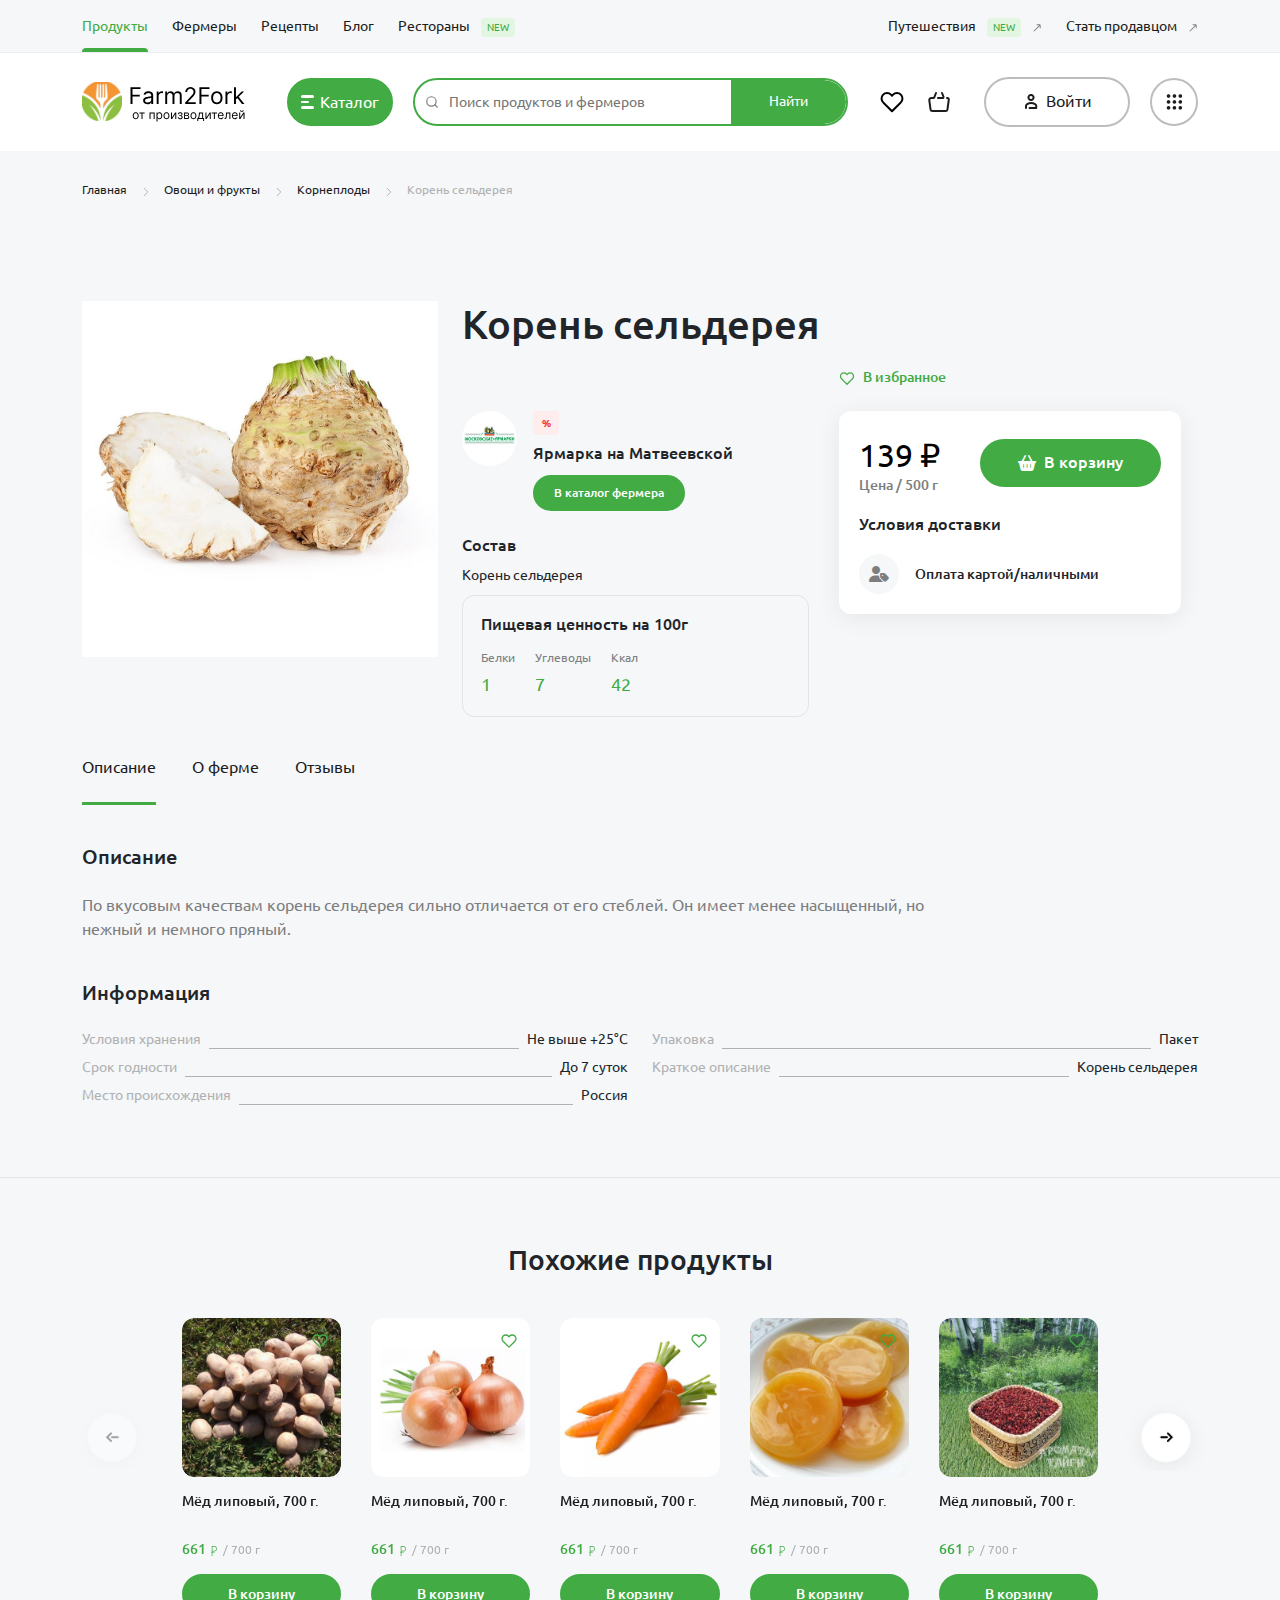
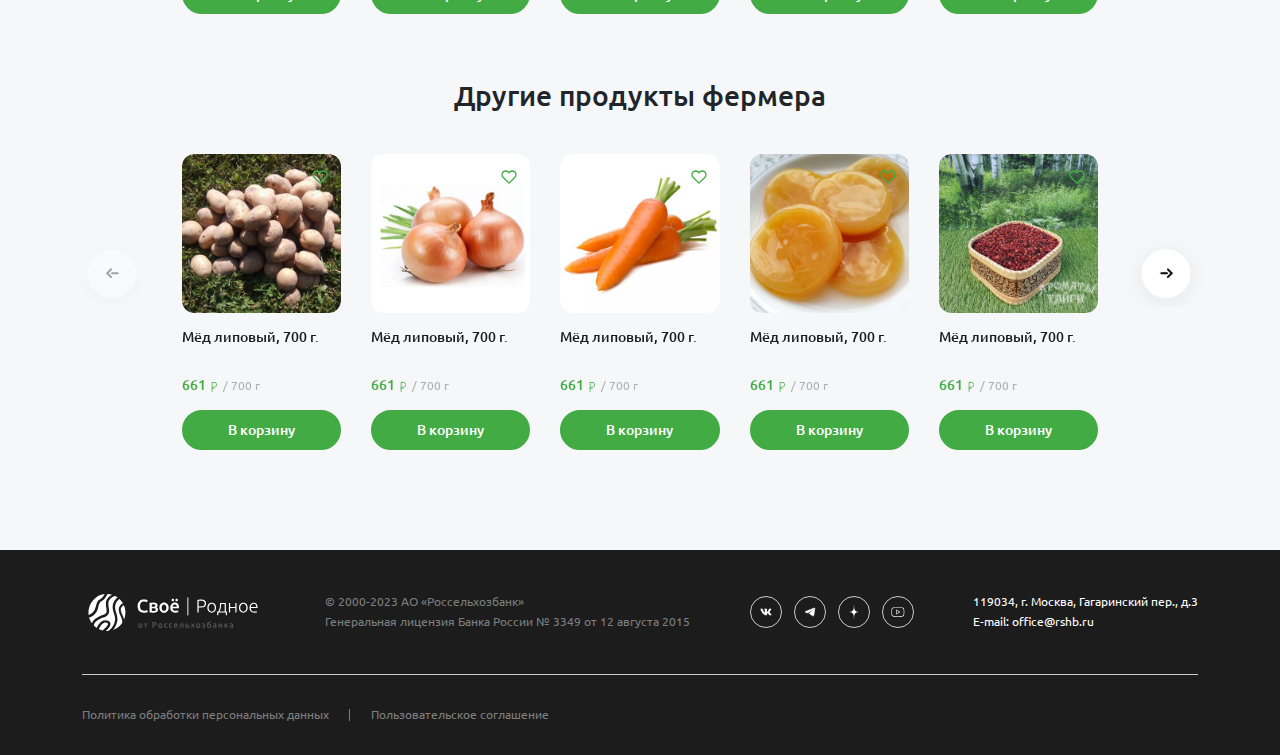
==== commit d559c24c: "final" ====
--- a/product.html
+++ b/product.html
@@ -20,8 +20,7 @@
 				<div class="container">
 					<div class="header__top-menu">
 						<a href="./index.html" class="logo">
-							<img src="./images/logo.jpg" alt="">
-							<span>Farm2fork</span>
+							<img src="./images/logo.svg" alt="">
 						</a>
 						<a href="!#" class="header-actions-link header-actions-link-media">
 							<img src="./images/loc.svg" alt="">
@@ -194,8 +193,7 @@
 					<div class="header-block">
 						<div class="head-left d-flex w-100">
 							<a href="./index.html" class="logo">
-								<img src="./images/logo.jpg" alt="">
-								<span>Farm2fork</span>
+								<img src="./images/logo.svg" alt="">
 							</a>
 							<label for="catalog" class="catalog-btn" data-bs-toggle="modal" data-bs-target="#exampleModal">
 								<div class="bars-icon">
